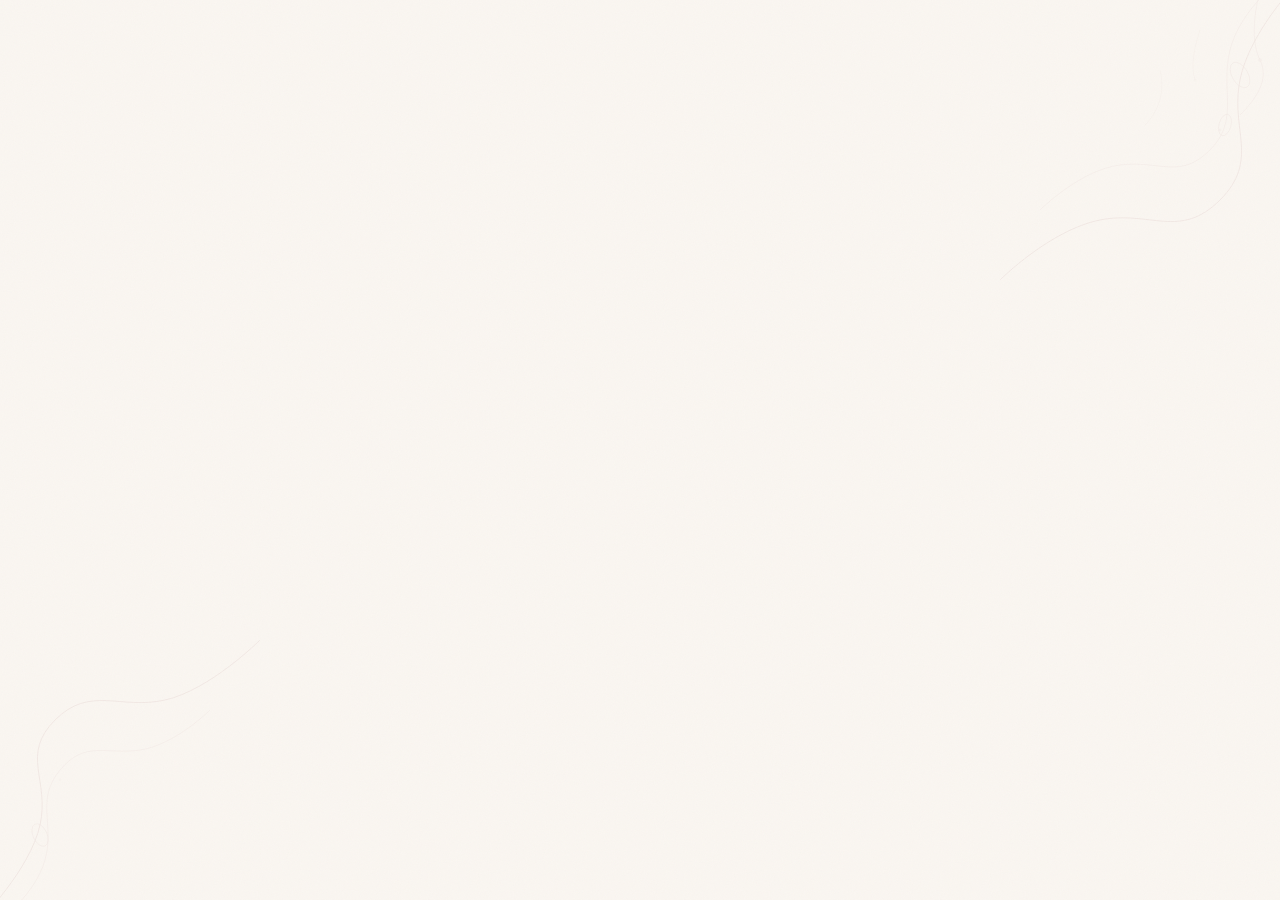
==== index.html @ 4d5f2e0e "Initial commit - citation calendar" ====
<!DOCTYPE html>
<html lang="fr">
<head>
<meta charset="UTF-8" />
<meta name="viewport" content="width=device-width, initial-scale=1.0" />
<title>Pour toi, chaque matin.</title>
<link rel="preconnect" href="https://fonts.googleapis.com" />
<link rel="preconnect" href="https://fonts.gstatic.com" crossorigin />
<link href="https://fonts.googleapis.com/css2?family=Cormorant+Garamond:ital,wght@0,300;0,400;0,500;0,600;1,300;1,400;1,500&family=Lora:ital,wght@0,400;0,500;1,400&display=swap" rel="stylesheet" />
<style>
*, *::before, *::after { margin: 0; padding: 0; box-sizing: border-box; }

:root {
  --ivory: #FAF6F1;
  --cream: #F5EDE4;
  --bordeaux: #7A2332;
  --bordeaux-light: #9B3A4A;
  --rose: #D4A0A0;
  --rose-light: #E8C4C4;
  --rose-pale: #F0D6D6;
  --ink: #1A1A1A;
  --ink-light: #4A4A4A;
  --ink-faded: #8A8A8A;
  --gold: #C9A96E;
  --gold-light: #D4BC8E;
}

html {
  font-size: 16px;
  scroll-behavior: smooth;
}

body {
  font-family: 'Lora', Georgia, serif;
  background-color: var(--ivory);
  color: var(--ink);
  min-height: 100vh;
  position: relative;
  overflow-x: hidden;
}

/* Grain texture overlay */
body::before {
  content: '';
  position: fixed;
  top: 0; left: 0; right: 0; bottom: 0;
  pointer-events: none;
  z-index: 9999;
  opacity: 0.03;
  background-image: url("data:image/svg+xml,%3Csvg viewBox='0 0 256 256' xmlns='http://www.w3.org/2000/svg'%3E%3Cfilter id='noise'%3E%3CfeTurbulence type='fractalNoise' baseFrequency='0.9' numOctaves='4' stitchTiles='stitch'/%3E%3C/filter%3E%3Crect width='100%25' height='100%25' filter='url(%23noise)'/%3E%3C/svg%3E");
  background-size: 256px 256px;
}

/* Subtle botanical corner decorations */
.botanical-corner {
  position: fixed;
  pointer-events: none;
  z-index: 1;
  opacity: 0.06;
}
.botanical-corner--top-right {
  top: -20px; right: -20px;
  width: 300px; height: 300px;
}
.botanical-corner--bottom-left {
  bottom: -20px; left: -20px;
  width: 280px; height: 280px;
  transform: rotate(180deg);
}

/* Header */
.header {
  text-align: center;
  padding: 3rem 1.5rem 1rem;
  position: relative;
}
.header__title {
  font-family: 'Cormorant Garamond', Georgia, serif;
  font-weight: 300;
  font-size: 1rem;
  letter-spacing: 0.25em;
  text-transform: uppercase;
  color: var(--bordeaux);
  margin-bottom: 0.5rem;
}
.header__subtitle {
  font-family: 'Cormorant Garamond', Georgia, serif;
  font-weight: 300;
  font-style: italic;
  font-size: 1.4rem;
  color: var(--ink-light);
  letter-spacing: 0.02em;
}
.header__line {
  width: 60px;
  height: 1px;
  background: var(--rose);
  margin: 1.2rem auto 0;
}

/* Countdown */
.countdown {
  text-align: center;
  padding: 0.8rem 1.5rem 0;
  font-family: 'Cormorant Garamond', Georgia, serif;
  font-size: 0.95rem;
  color: var(--ink-faded);
  font-style: italic;
  letter-spacing: 0.03em;
}
.countdown__number {
  color: var(--bordeaux);
  font-weight: 500;
  font-style: normal;
}

/* Today's citation - hero */
.hero {
  padding: 3rem 1.5rem 2.5rem;
  max-width: 680px;
  margin: 0 auto;
  text-align: center;
  min-height: 50vh;
  display: flex;
  flex-direction: column;
  justify-content: center;
  align-items: center;
}
.hero__date {
  font-family: 'Cormorant Garamond', Georgia, serif;
  font-size: 0.85rem;
  letter-spacing: 0.2em;
  text-transform: uppercase;
  color: var(--rose);
  margin-bottom: 2rem;
  font-weight: 500;
}
.hero__quote {
  font-family: 'Cormorant Garamond', Georgia, serif;
  font-size: clamp(1.6rem, 5vw, 2.4rem);
  font-weight: 300;
  line-height: 1.6;
  color: var(--ink);
  position: relative;
  padding: 0 1rem;
}
.hero__quote::before {
  content: '\201C';
  font-family: 'Cormorant Garamond', Georgia, serif;
  font-size: 5rem;
  color: var(--rose-light);
  position: absolute;
  top: -2.5rem;
  left: -0.5rem;
  line-height: 1;
  opacity: 0.5;
}
.hero__ornament {
  margin-top: 2rem;
  display: flex;
  align-items: center;
  gap: 0.8rem;
  justify-content: center;
}
.hero__ornament-line {
  width: 40px;
  height: 1px;
  background: var(--rose);
}
.hero__ornament-dot {
  width: 5px;
  height: 5px;
  border-radius: 50%;
  background: var(--bordeaux);
  opacity: 0.4;
}

/* Fade-in animation */
.fade-in {
  animation: fadeInUp 1.2s ease-out forwards;
  opacity: 0;
}
@keyframes fadeInUp {
  from { opacity: 0; transform: translateY(20px); }
  to { opacity: 1; transform: translateY(0); }
}
.fade-in-delay-1 { animation-delay: 0.2s; }
.fade-in-delay-2 { animation-delay: 0.5s; }
.fade-in-delay-3 { animation-delay: 0.8s; }

/* Section title */
.section-title {
  text-align: center;
  font-family: 'Cormorant Garamond', Georgia, serif;
  font-size: 0.8rem;
  letter-spacing: 0.25em;
  text-transform: uppercase;
  color: var(--ink-faded);
  padding: 0 1.5rem;
  margin-bottom: 1.5rem;
  position: relative;
}
.section-title::before,
.section-title::after {
  content: '';
  display: inline-block;
  width: 30px;
  height: 1px;
  background: var(--rose-light);
  vertical-align: middle;
  margin: 0 0.8rem;
}

/* Past citations */
.past-section {
  max-width: 600px;
  margin: 0 auto;
  padding: 0 1.5rem 2rem;
}
.past-card {
  border-top: 1px solid var(--rose-pale);
  padding: 1.5rem 0;
  opacity: 0;
  animation: fadeIn 0.6s ease-out forwards;
}
.past-card:last-child {
  border-bottom: 1px solid var(--rose-pale);
}
@keyframes fadeIn {
  to { opacity: 0.72; }
}
.past-card__date {
  font-family: 'Cormorant Garamond', Georgia, serif;
  font-size: 0.75rem;
  letter-spacing: 0.15em;
  text-transform: uppercase;
  color: var(--rose);
  margin-bottom: 0.6rem;
  font-weight: 500;
}
.past-card__quote {
  font-family: 'Cormorant Garamond', Georgia, serif;
  font-size: 1.15rem;
  font-weight: 300;
  line-height: 1.55;
  color: var(--ink-light);
  font-style: italic;
}

/* Future / locked citations */
.future-section {
  max-width: 600px;
  margin: 0 auto;
  padding: 0 1.5rem 4rem;
}
.future-grid {
  display: grid;
  grid-template-columns: repeat(auto-fill, minmax(130px, 1fr));
  gap: 0.8rem;
}
.future-card {
  background: var(--cream);
  border: 1px solid var(--rose-pale);
  border-radius: 4px;
  padding: 1.2rem 0.8rem;
  text-align: center;
  position: relative;
  overflow: hidden;
  transition: transform 0.2s ease;
}
.future-card:hover {
  transform: translateY(-2px);
}
.future-card__date {
  font-family: 'Cormorant Garamond', Georgia, serif;
  font-size: 0.75rem;
  letter-spacing: 0.12em;
  text-transform: uppercase;
  color: var(--ink-faded);
  margin-bottom: 0.5rem;
}
.future-card__icon {
  font-size: 1.3rem;
  opacity: 0.35;
  color: var(--bordeaux);
}
.future-card__label {
  font-family: 'Cormorant Garamond', Georgia, serif;
  font-size: 0.7rem;
  color: var(--rose);
  font-style: italic;
  margin-top: 0.4rem;
}
/* Sealed envelope effect */
.future-card::after {
  content: '';
  position: absolute;
  top: 0; left: 0;
  width: 100%;
  height: 3px;
  background: linear-gradient(90deg, transparent, var(--rose-light), transparent);
}

/* Pre-start state */
.pre-start {
  text-align: center;
  padding: 4rem 1.5rem;
  max-width: 580px;
  margin: 0 auto;
}
.pre-start__message {
  font-family: 'Cormorant Garamond', Georgia, serif;
  font-size: 1.4rem;
  font-weight: 300;
  line-height: 1.7;
  color: var(--ink-light);
  font-style: italic;
}

/* Footer */
.footer {
  text-align: center;
  padding: 2rem 1.5rem 3rem;
  font-family: 'Cormorant Garamond', Georgia, serif;
  font-size: 0.75rem;
  color: var(--rose);
  letter-spacing: 0.1em;
  font-style: italic;
}

/* Responsive */
@media (max-width: 480px) {
  .header { padding: 2rem 1rem 0.8rem; }
  .hero { padding: 2rem 1rem 2rem; min-height: 40vh; }
  .hero__quote { font-size: 1.4rem; padding: 0 0.5rem; }
  .hero__quote::before { font-size: 3.5rem; top: -1.8rem; left: -0.3rem; }
  .future-grid { grid-template-columns: repeat(auto-fill, minmax(100px, 1fr)); gap: 0.6rem; }
  .section-title::before, .section-title::after { width: 20px; }
}

@media (min-width: 768px) {
  .header { padding: 4rem 2rem 1.5rem; }
  .hero { padding: 4rem 2rem 3rem; }
}
</style>
</head>
<body>

<!-- Botanical SVG corner decorations -->
<svg class="botanical-corner botanical-corner--top-right" viewBox="0 0 300 300" fill="none" xmlns="http://www.w3.org/2000/svg">
  <path d="M300 0C300 0 250 50 240 100C230 150 260 180 220 220C180 260 150 230 100 240C50 250 0 300 0 300" stroke="#7A2332" stroke-width="1" fill="none"/>
  <path d="M280 0C280 0 240 30 230 70C220 110 240 140 210 170C180 200 160 180 120 185C80 190 40 230 40 230" stroke="#7A2332" stroke-width="0.5" fill="none"/>
  <path d="M260 10C255 30 250 60 260 80C270 100 255 120 240 135" stroke="#7A2332" stroke-width="0.5" fill="none"/>
  <ellipse cx="240" cy="95" rx="8" ry="14" transform="rotate(-30 240 95)" stroke="#7A2332" stroke-width="0.5" fill="none"/>
  <ellipse cx="225" cy="145" rx="6" ry="11" transform="rotate(15 225 145)" stroke="#7A2332" stroke-width="0.5" fill="none"/>
  <path d="M200 50C195 65 190 85 195 100" stroke="#7A2332" stroke-width="0.3" fill="none"/>
  <path d="M160 90C165 110 160 130 145 145" stroke="#7A2332" stroke-width="0.3" fill="none"/>
  <circle cx="260" cy="80" r="2" fill="#7A2332" opacity="0.3"/>
  <circle cx="220" cy="150" r="1.5" fill="#7A2332" opacity="0.3"/>
  <circle cx="195" cy="100" r="1.5" fill="#7A2332" opacity="0.2"/>
</svg>

<svg class="botanical-corner botanical-corner--bottom-left" viewBox="0 0 280 280" fill="none" xmlns="http://www.w3.org/2000/svg">
  <path d="M280 0C280 0 230 50 220 95C210 140 240 165 205 200C170 235 140 210 95 220C50 230 0 280 0 280" stroke="#7A2332" stroke-width="1" fill="none"/>
  <path d="M260 0C260 0 225 25 215 60C205 95 225 120 200 150C175 180 155 165 120 170C85 175 50 210 50 210" stroke="#7A2332" stroke-width="0.5" fill="none"/>
  <ellipse cx="220" cy="85" rx="7" ry="12" transform="rotate(-25 220 85)" stroke="#7A2332" stroke-width="0.5" fill="none"/>
  <circle cx="200" cy="140" r="1.5" fill="#7A2332" opacity="0.2"/>
</svg>

<div id="root"></div>

<script crossorigin src="https://unpkg.com/react@18/umd/react.production.min.js"></script>
<script crossorigin src="https://unpkg.com/react-dom@18/umd/react-dom.production.min.js"></script>

<script>
const e = React.createElement;

const CITATIONS = {
  "2026-04-13": "Demain, ça commence vraiment. Ce soir, repose-toi comme quelqu'un qui sait exactement ce qu'elle vaut — et demain, montre-le.",
  "2026-04-14": "Tu portes déjà en toi tout ce qu'il faut. Aujourd'hui, rappelle-toi juste pourquoi tu as commencé.",
  "2026-04-15": "Chaque page tournée ce soir, c'est un patient que tu sauveras demain. Continue, même quand les mots se brouillent.",
  "2026-04-16": "T'as pas sacrifié tes soirées, tes week-ends et ta santé mentale pour t'arrêter maintenant. Pas toi. Pas aujourd'hui.",
  "2026-04-17": "Il y a quelque chose de magnifique chez quelqu'un qui refuse d'abandonner. Tu es exactement cette personne.",
  "2026-04-18": "Le doute, c'est juste ton cerveau qui te dit qu'il travaille. Laisse-le bosser, et toi, continue d'avancer.",
  "2026-04-19": "Un jour, une petite fille dans un couloir d'hôpital te regardera avec des yeux immenses et dira « merci, docteure ». Tout part de cette table de travail.",
  "2026-04-20": "Aujourd'hui, tu as le droit d'être fatiguée. Tu n'as pas le droit de lâcher. Ce n'est pas la même chose.",
  "2026-04-21": "Tes fiches ne te jugeront pas. Tes profs ne te jugeront pas. Et moi non plus. Mais toi tu te jugeras si tu n'y vas pas à fond.",
  "2026-04-22": "La médecine, c'est une histoire d'amour difficile. Tu en es au chapitre le plus dur. Mais les plus beaux chapitres arrivent.",
  "2026-04-23": "Ferme les réseaux. Ouvre tes cours. Dans trois heures, tu seras fière de toi. Dans trois semaines, tu seras libre.",
  "2026-04-24": "Tu n'es pas en train de « réviser pour un examen ». Tu es en train de devenir quelqu'un qui sauve des vies. Agis en conséquence.",
  "2026-04-25": "Même les plus grands médecins ont eu cette nuit-là où tout semblait impossible. Ils ont juste tourné une page de plus.",
  "2026-04-26": "Je ne vais pas te dire que c'est facile. Je vais te dire que tu es plus forte que tout ce qui te fait peur en ce moment.",
  "2026-04-27": "Quelque part entre la fatigue et la détermination, il y a toi. Et tu es exactement là où tu dois être.",
  "2026-04-28": "Personne ne viendra faire le travail à ta place. Mais personne ne pourra non plus t'enlever ce que tu construis, nuit après nuit.",
  "2026-04-29": "Respire. Relis. Recommence. Les trois R de ceux qui réussissent quand les autres s'écroulent.",
  "2026-04-30": "T'es pas juste « en train de réviser ». T'es en train de prouver à tout le monde — et surtout à toi — que t'es faite pour ça.",
  "2026-05-01": "Aujourd'hui le monde se repose. Toi, tu prends de l'avance. Et c'est exactement cette différence qui fera tout.",
  "2026-05-02": "Cinq jours. Cent vingt heures. Chaque minute compte, mais toi aussi tu comptes. Mange. Bois. Puis replonge.",
  "2026-05-03": "La peur que tu ressens, c'est le signe que ça compte vraiment pour toi. Utilise-la comme carburant, pas comme frein.",
  "2026-05-04": "Tu es si proche que tu pourrais presque toucher la ligne d'arrivée. Ne marche pas. Cours.",
  "2026-05-05": "Dernière ligne droite. Tu n'as plus besoin de motivation — tu as besoin de discipline. Et ça, tu l'as déjà prouvé mille fois.",
  "2026-05-06": "Demain, tu entres dans cette salle et tu déposes sur la table tout ce que tu es. Et ce que tu es, c'est suffisant. C'est immense.",
  "2026-05-07": "C'est aujourd'hui. Tu sais tout ce qu'il faut savoir. Fais-toi confiance autant que moi je te fais confiance. Va tout donner."
};

const EXAM_DATE = new Date(2026, 4, 6); // May 6 - index 4

const MONTHS_FR = ['janvier','février','mars','avril','mai','juin','juillet','août','septembre','octobre','novembre','décembre'];

function formatDate(dateStr) {
  const d = new Date(dateStr + 'T00:00:00');
  return d.getDate() + ' ' + MONTHS_FR[d.getMonth()];
}

function formatDateLong(dateStr) {
  const d = new Date(dateStr + 'T00:00:00');
  const jours = ['Dimanche','Lundi','Mardi','Mercredi','Jeudi','Vendredi','Samedi'];
  return jours[d.getDay()] + ' ' + d.getDate() + ' ' + MONTHS_FR[d.getMonth()];
}

function getToday() {
  const now = new Date();
  const y = now.getFullYear();
  const m = String(now.getMonth() + 1).padStart(2, '0');
  const d = String(now.getDate()).padStart(2, '0');
  return y + '-' + m + '-' + d;
}

function getDaysUntilExam() {
  const now = new Date();
  now.setHours(0,0,0,0);
  const exam = new Date(EXAM_DATE);
  exam.setHours(0,0,0,0);
  const diff = Math.ceil((exam - now) / (1000 * 60 * 60 * 24));
  return diff;
}

function App() {
  const today = getToday();
  const allDates = Object.keys(CITATIONS).sort();
  const daysUntil = getDaysUntilExam();

  const todayCitation = CITATIONS[today];
  const pastDates = allDates.filter(function(d) { return d < today && CITATIONS[d]; }).reverse();
  const futureDates = allDates.filter(function(d) { return d > today; });

  // Countdown text
  var countdownText = null;
  if (daysUntil > 0) {
    countdownText = e('div', { className: 'countdown fade-in' },
      'J-', e('span', { className: 'countdown__number' }, daysUntil), ' avant le grand jour'
    );
  } else if (daysUntil === 0) {
    countdownText = e('div', { className: 'countdown fade-in' },
      e('span', { className: 'countdown__number' }, "C'est aujourd'hui.")
    );
  }

  // Header
  var header = e('header', { className: 'header' },
    e('h1', { className: 'header__title fade-in' }, 'Calendrier'),
    e('p', { className: 'header__subtitle fade-in fade-in-delay-1' }, 'Pour toi, chaque matin.'),
    e('div', { className: 'header__line fade-in fade-in-delay-2' })
  );

  // Hero - today's citation
  var hero = null;
  if (todayCitation) {
    hero = e('section', { className: 'hero' },
      e('div', { className: 'hero__date fade-in fade-in-delay-1' }, formatDateLong(today)),
      e('blockquote', { className: 'hero__quote fade-in fade-in-delay-2' }, todayCitation),
      e('div', { className: 'hero__ornament fade-in fade-in-delay-3' },
        e('span', { className: 'hero__ornament-line' }),
        e('span', { className: 'hero__ornament-dot' }),
        e('span', { className: 'hero__ornament-line' })
      )
    );
  } else if (today < allDates[0]) {
    hero = e('section', { className: 'pre-start' },
      e('p', { className: 'pre-start__message fade-in fade-in-delay-2' },
        'Les mots arrivent bientôt. Le 14 avril, ouvre cette page au réveil.'
      )
    );
  } else if (today > allDates[allDates.length - 1]) {
    hero = e('section', { className: 'pre-start' },
      e('p', { className: 'pre-start__message fade-in fade-in-delay-2' },
        'Tu l\u2019as fait. Chaque mot était pour toi, et tu les as tous mérités.'
      )
    );
  }

  // Past citations
  var pastSection = null;
  if (pastDates.length > 0) {
    pastSection = e('section', { className: 'past-section' },
      e('h2', { className: 'section-title' }, 'Jours passés'),
      pastDates.map(function(d, i) {
        return e('div', {
          className: 'past-card',
          key: d,
          style: { animationDelay: (i * 0.1) + 's' }
        },
          e('div', { className: 'past-card__date' }, formatDate(d)),
          e('p', { className: 'past-card__quote' }, '\u201C' + CITATIONS[d] + '\u201D')
        );
      })
    );
  }

  // Future locked cards
  var futureSection = null;
  if (futureDates.length > 0) {
    futureSection = e('section', { className: 'future-section' },
      e('h2', { className: 'section-title' }, '\u00C0 venir'),
      e('div', { className: 'future-grid' },
        futureDates.map(function(d) {
          return e('div', { className: 'future-card', key: d },
            e('div', { className: 'future-card__date' }, formatDate(d)),
            e('div', { className: 'future-card__icon' }, '\u2709'),
            e('div', { className: 'future-card__label' }, 'patience\u2026')
          );
        })
      )
    );
  }

  // Footer
  var footer = e('footer', { className: 'footer' }, '\u2014 avec tout ce que j\u2019ai \u2014');

  return e(React.Fragment, null,
    header,
    countdownText,
    hero,
    pastSection,
    futureSection,
    footer
  );
}

var root = ReactDOM.createRoot(document.getElementById('root'));
root.render(e(App));
</script>
</body>
</html>
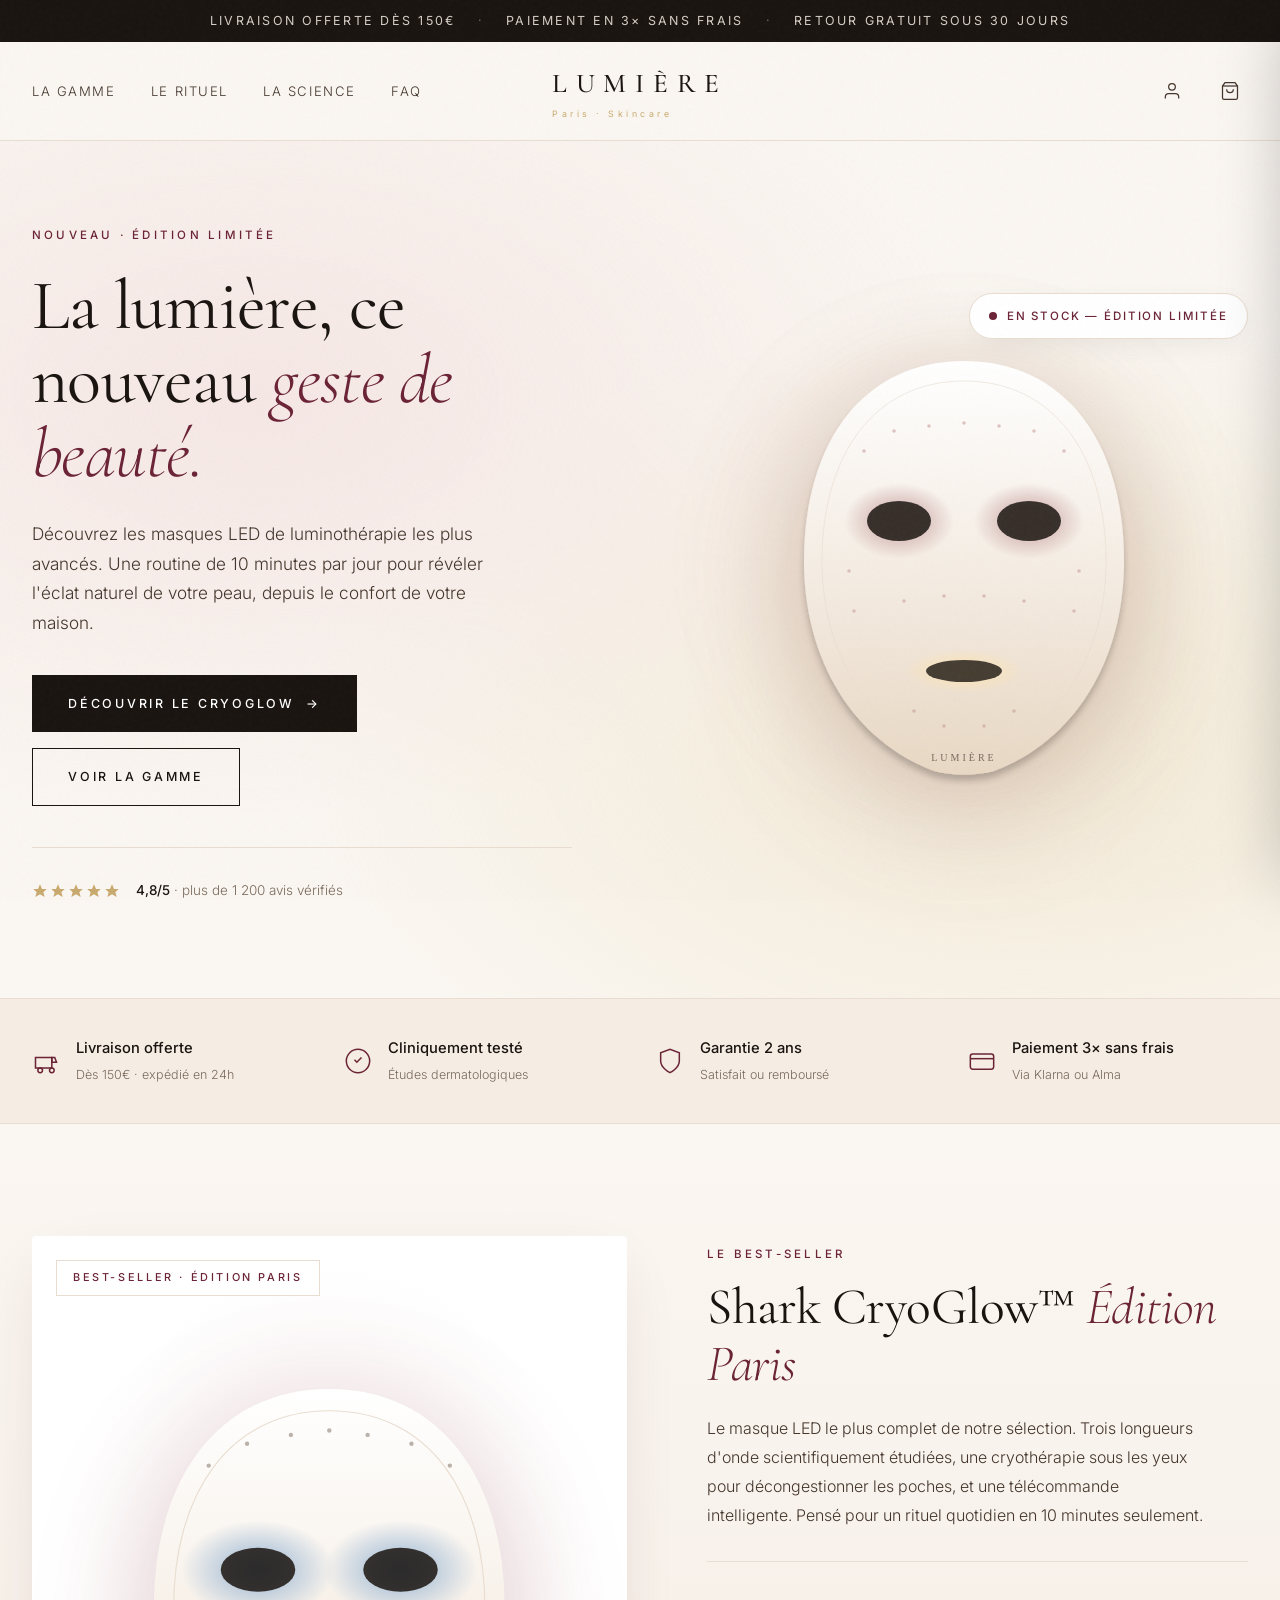
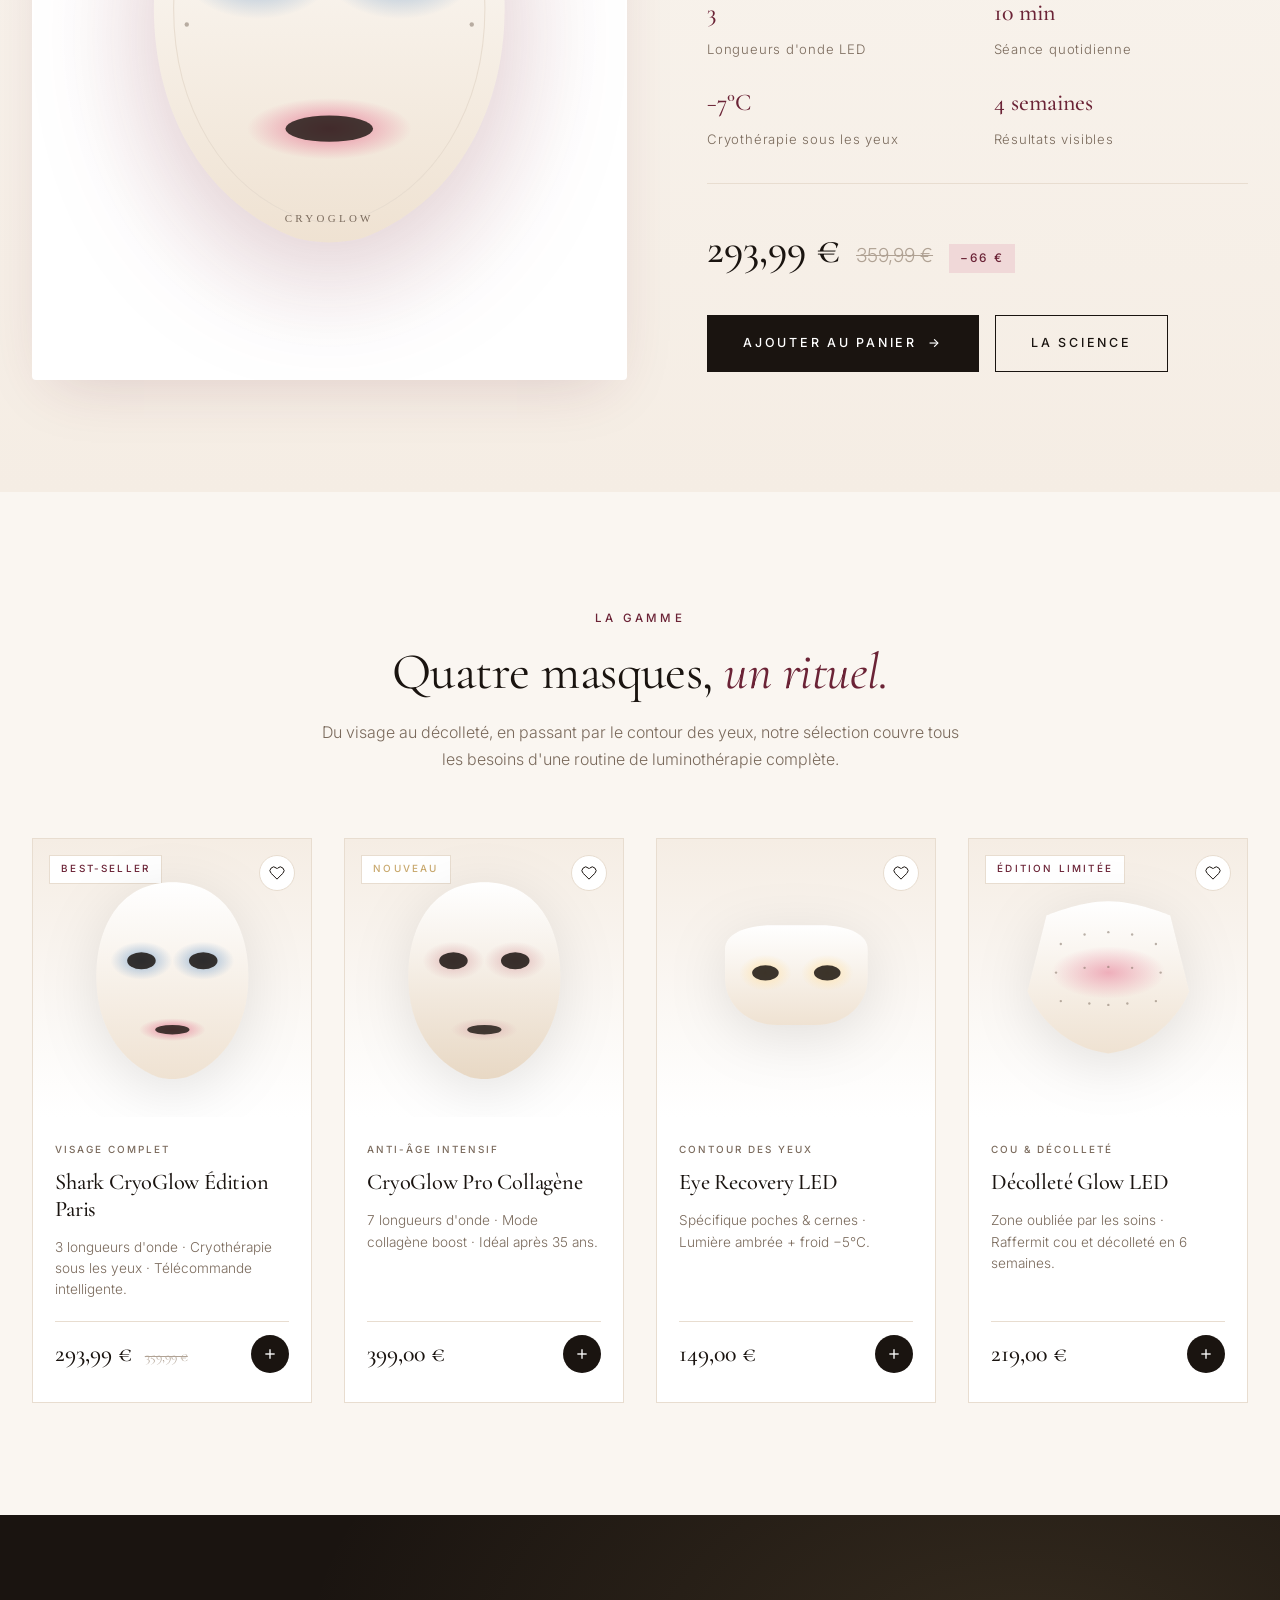
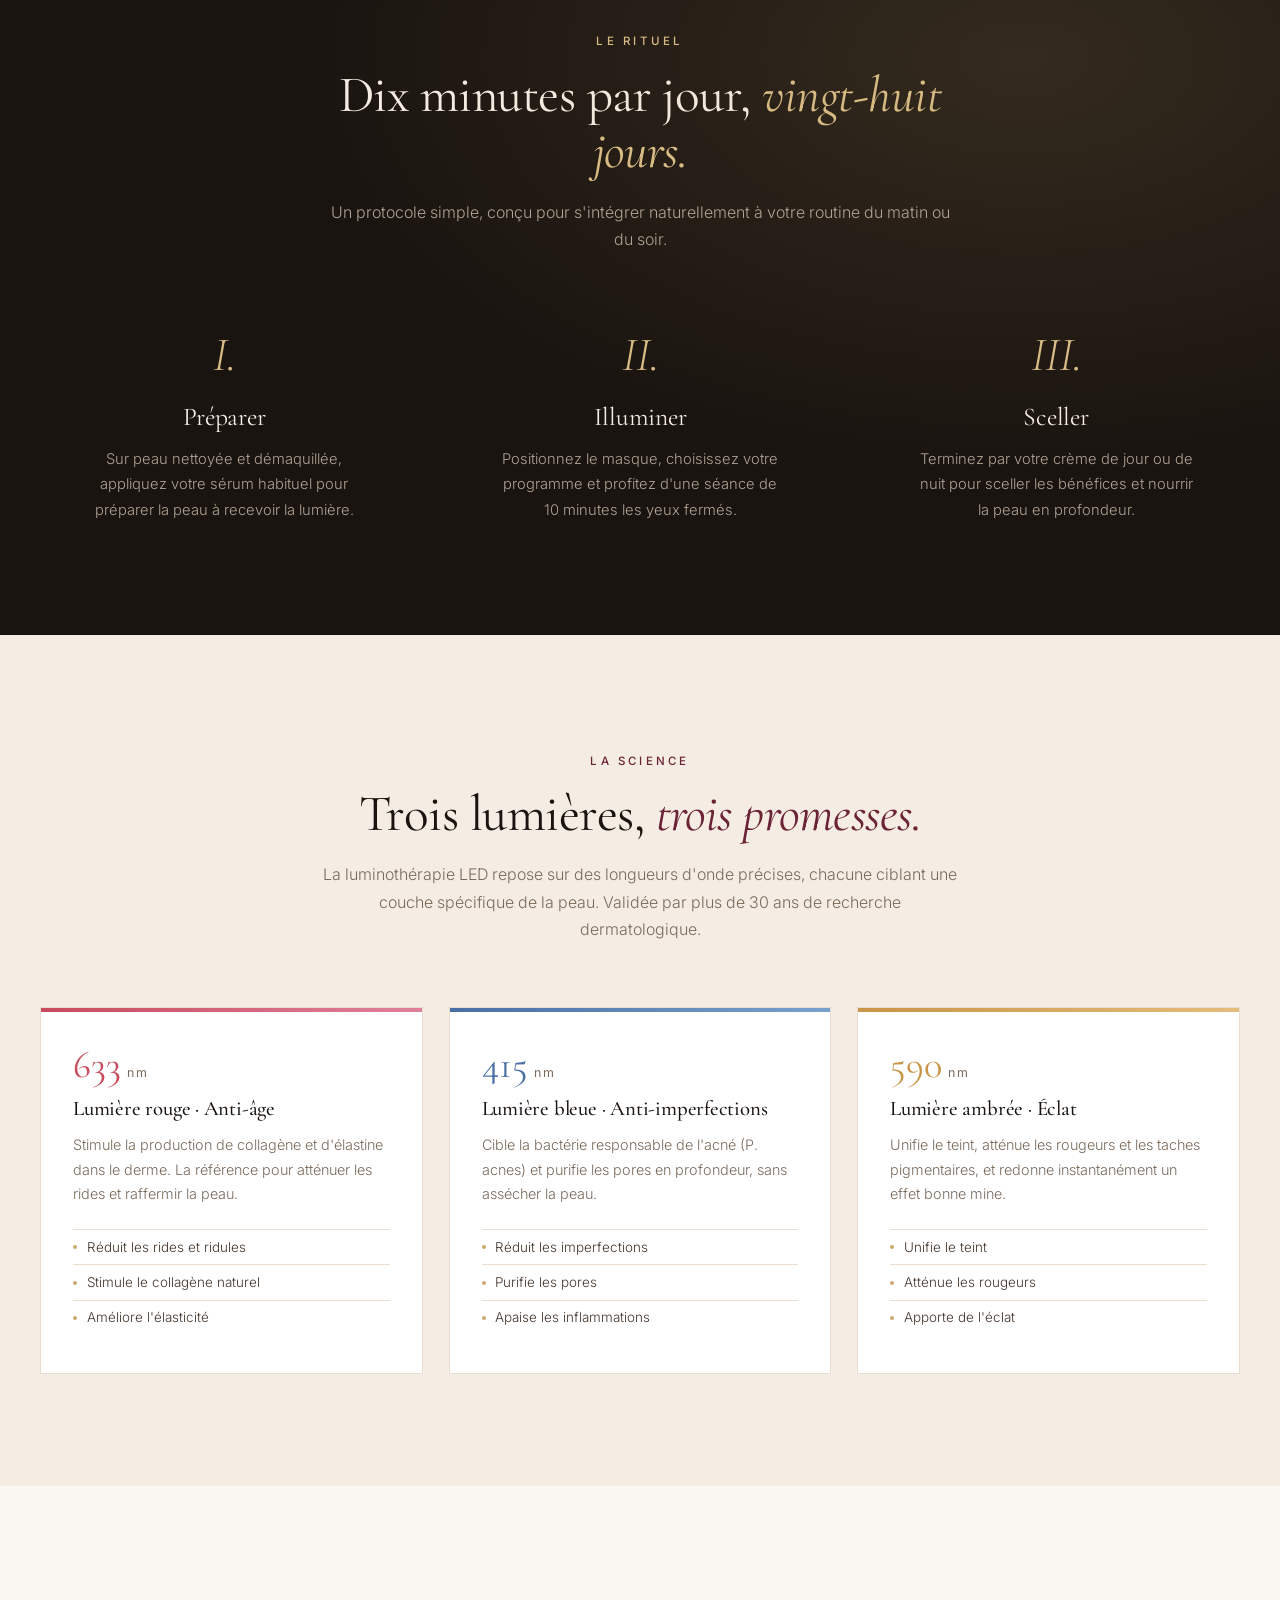
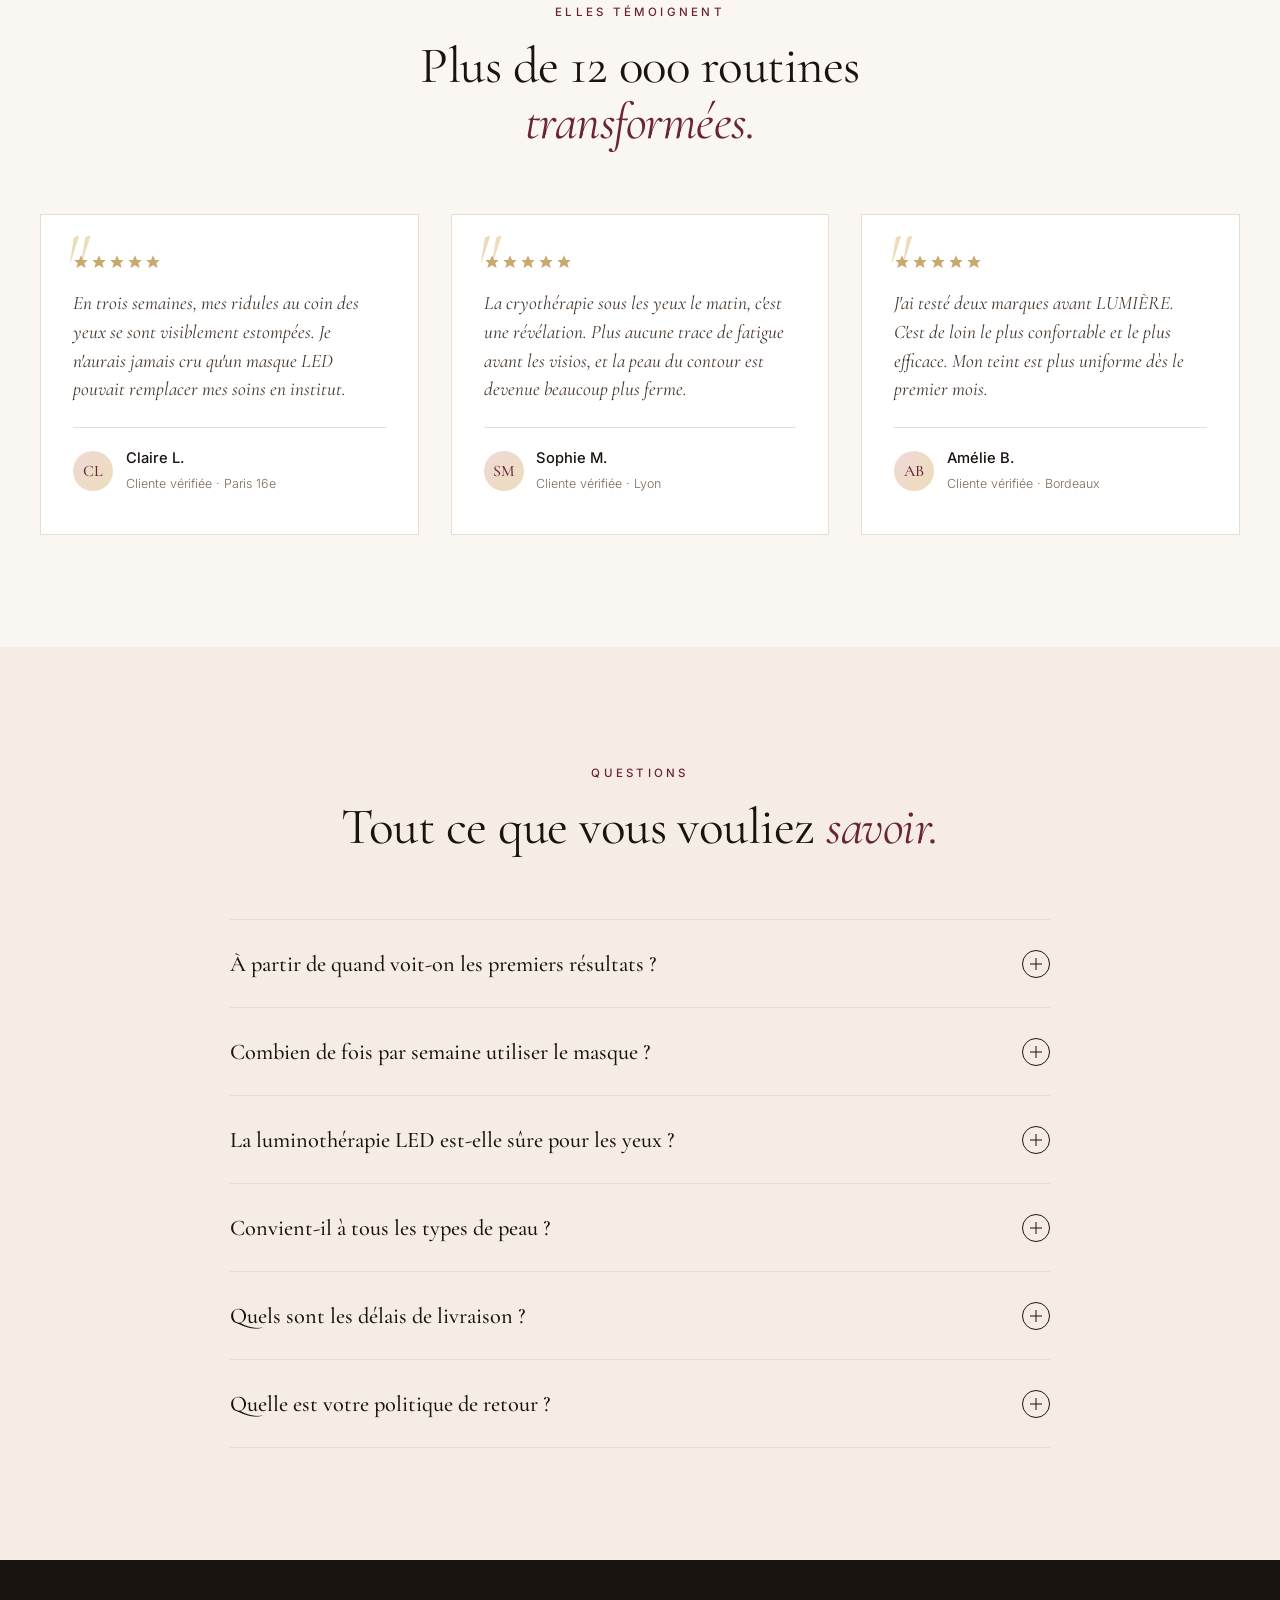
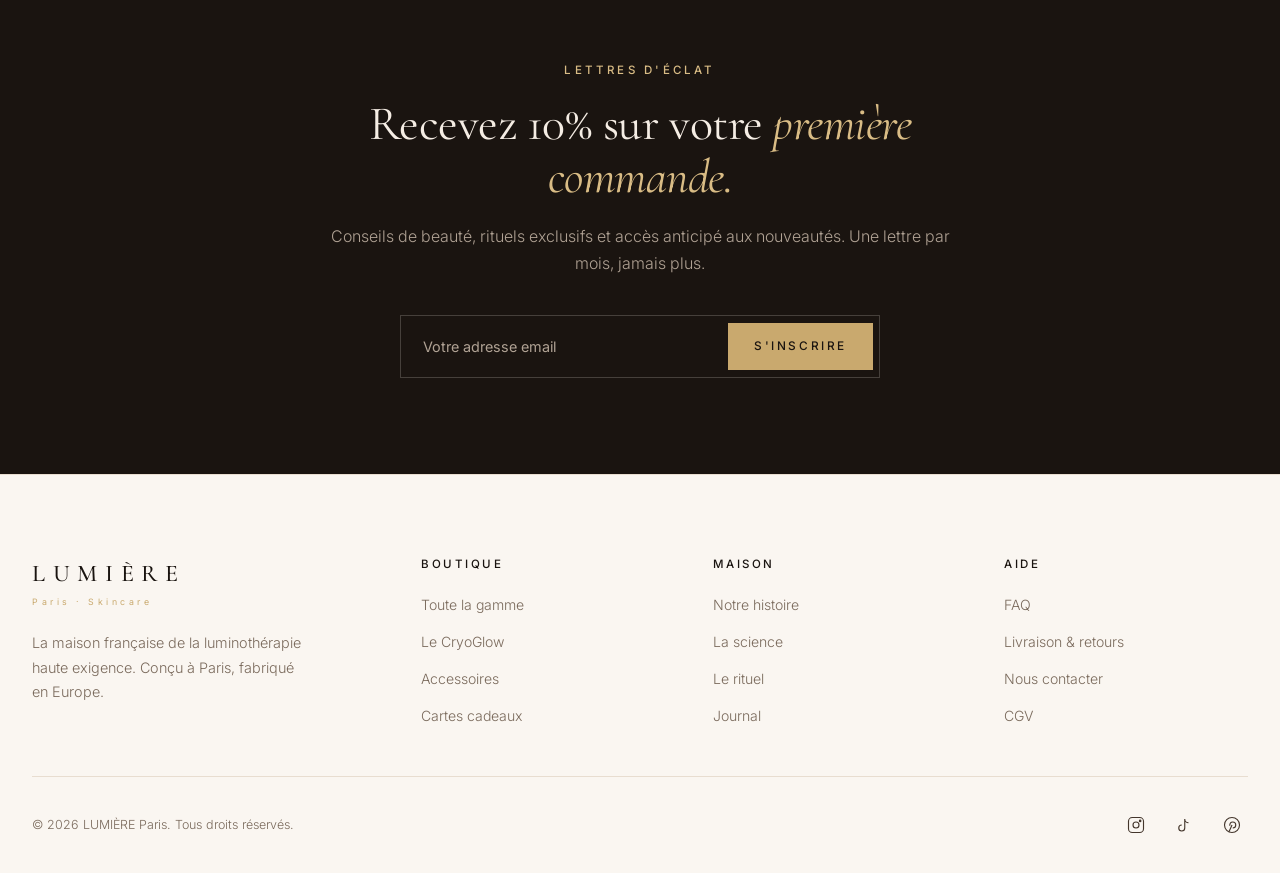
==== commit bfc31b89: "feat: boutique LUMIÈRE — landing premium masques LED CryoGlow Single-page e-commerce luxe/spa avec g" ====
--- a/index.html
+++ b/index.html
@@ -3,542 +3,2012 @@
 <head>
 <meta charset="UTF-8" />
 <meta name="viewport" content="width=device-width, initial-scale=1.0" />
-<title>Pour toi, chaque matin.</title>
+<title>LUMIÈRE — Masques LED de luminothérapie</title>
+<meta name="description" content="La lumière comme nouveau geste de beauté. Découvrez le Shark CryoGlow et notre sélection de masques LED de luminothérapie." />
 <link rel="preconnect" href="https://fonts.googleapis.com" />
 <link rel="preconnect" href="https://fonts.gstatic.com" crossorigin />
-<link href="https://fonts.googleapis.com/css2?family=Cormorant+Garamond:ital,wght@0,300;0,400;0,500;0,600;1,300;1,400;1,500&family=Lora:ital,wght@0,400;0,500;1,400&display=swap" rel="stylesheet" />
+<link href="https://fonts.googleapis.com/css2?family=Cormorant+Garamond:ital,wght@0,300;0,400;0,500;0,600;0,700;1,400&family=Inter:wght@300;400;500;600&display=swap" rel="stylesheet" />
 <style>
 *, *::before, *::after { margin: 0; padding: 0; box-sizing: border-box; }
 
 :root {
   --ivory: #FAF6F1;
   --cream: #F5EDE4;
-  --bordeaux: #7A2332;
-  --bordeaux-light: #9B3A4A;
-  --rose: #D4A0A0;
-  --rose-light: #E8C4C4;
-  --rose-pale: #F0D6D6;
-  --ink: #1A1A1A;
-  --ink-light: #4A4A4A;
-  --ink-faded: #8A8A8A;
+  --champagne: #E8D8C4;
+  --pearl: #FFFFFF;
+  --rose-pale: #F0D8D8;
+  --rose: #E0B6B6;
+  --rose-deep: #B97D7D;
+  --bordeaux: #6B2336;
   --gold: #C9A96E;
-  --gold-light: #D4BC8E;
-}
-
-html {
-  font-size: 16px;
-  scroll-behavior: smooth;
-}
+  --gold-light: #D9BC85;
+  --gold-pale: #EBDDB9;
+  --ink: #1A1410;
+  --ink-2: #44362C;
+  --ink-3: #7A6A5C;
+  --ink-faded: #B0A294;
+  --line: #E8DDD0;
+  --shadow-soft: 0 20px 60px -20px rgba(107, 35, 54, 0.18);
+  --shadow-card: 0 8px 32px -12px rgba(26, 20, 16, 0.12);
+}
+
+html { font-size: 16px; scroll-behavior: smooth; }
 
 body {
-  font-family: 'Lora', Georgia, serif;
-  background-color: var(--ivory);
+  font-family: 'Inter', system-ui, sans-serif;
+  font-weight: 300;
+  background: var(--ivory);
   color: var(--ink);
-  min-height: 100vh;
-  position: relative;
+  line-height: 1.6;
   overflow-x: hidden;
-}
-
-/* Grain texture overlay */
+  -webkit-font-smoothing: antialiased;
+}
+
 body::before {
   content: '';
   position: fixed;
-  top: 0; left: 0; right: 0; bottom: 0;
+  inset: 0;
   pointer-events: none;
   z-index: 9999;
-  opacity: 0.03;
-  background-image: url("data:image/svg+xml,%3Csvg viewBox='0 0 256 256' xmlns='http://www.w3.org/2000/svg'%3E%3Cfilter id='noise'%3E%3CfeTurbulence type='fractalNoise' baseFrequency='0.9' numOctaves='4' stitchTiles='stitch'/%3E%3C/filter%3E%3Crect width='100%25' height='100%25' filter='url(%23noise)'/%3E%3C/svg%3E");
-  background-size: 256px 256px;
-}
-
-/* Subtle botanical corner decorations */
-.botanical-corner {
-  position: fixed;
-  pointer-events: none;
-  z-index: 1;
-  opacity: 0.06;
-}
-.botanical-corner--top-right {
-  top: -20px; right: -20px;
-  width: 300px; height: 300px;
-}
-.botanical-corner--bottom-left {
-  bottom: -20px; left: -20px;
-  width: 280px; height: 280px;
-  transform: rotate(180deg);
-}
-
-/* Header */
-.header {
-  text-align: center;
-  padding: 3rem 1.5rem 1rem;
-  position: relative;
-}
-.header__title {
+  opacity: 0.025;
+  background-image: url("data:image/svg+xml,%3Csvg viewBox='0 0 256 256' xmlns='http://www.w3.org/2000/svg'%3E%3Cfilter id='n'%3E%3CfeTurbulence type='fractalNoise' baseFrequency='0.9' numOctaves='4' stitchTiles='stitch'/%3E%3C/filter%3E%3Crect width='100%25' height='100%25' filter='url(%23n)'/%3E%3C/svg%3E");
+}
+
+h1, h2, h3, h4, .display {
   font-family: 'Cormorant Garamond', Georgia, serif;
-  font-weight: 300;
-  font-size: 1rem;
-  letter-spacing: 0.25em;
+  font-weight: 400;
+  letter-spacing: -0.01em;
+  line-height: 1.1;
+  color: var(--ink);
+}
+
+.eyebrow {
+  font-family: 'Inter', sans-serif;
+  font-size: 0.72rem;
+  font-weight: 500;
+  letter-spacing: 0.28em;
   text-transform: uppercase;
   color: var(--bordeaux);
-  margin-bottom: 0.5rem;
-}
-.header__subtitle {
-  font-family: 'Cormorant Garamond', Georgia, serif;
+}
+
+a { color: inherit; text-decoration: none; }
+button { font: inherit; cursor: pointer; border: none; background: none; color: inherit; }
+img { max-width: 100%; display: block; }
+
+.announce {
+  background: var(--ink);
+  color: var(--cream);
+  text-align: center;
+  font-size: 0.78rem;
+  letter-spacing: 0.18em;
+  text-transform: uppercase;
+  padding: 0.7rem 1rem;
+  font-weight: 400;
+}
+.announce span { opacity: 0.85; }
+.announce .sep { margin: 0 1rem; opacity: 0.4; }
+
+.header {
+  position: sticky;
+  top: 0;
+  z-index: 100;
+  background: rgba(250, 246, 241, 0.85);
+  backdrop-filter: blur(20px);
+  -webkit-backdrop-filter: blur(20px);
+  border-bottom: 1px solid var(--line);
+}
+.header-inner {
+  max-width: 1400px;
+  margin: 0 auto;
+  padding: 1.2rem 2rem;
+  display: grid;
+  grid-template-columns: 1fr auto 1fr;
+  align-items: center;
+  gap: 2rem;
+}
+.nav { display: flex; gap: 2.2rem; align-items: center; }
+.nav a {
+  font-size: 0.82rem;
+  letter-spacing: 0.12em;
+  text-transform: uppercase;
+  color: var(--ink-2);
+  transition: color 0.2s;
+  position: relative;
+}
+.nav a:hover { color: var(--bordeaux); }
+.nav a::after {
+  content: '';
+  position: absolute;
+  bottom: -4px; left: 0;
+  width: 0; height: 1px;
+  background: var(--bordeaux);
+  transition: width 0.3s ease;
+}
+.nav a:hover::after { width: 100%; }
+
+.logo {
+  font-family: 'Cormorant Garamond', serif;
+  font-size: 1.7rem;
+  font-weight: 500;
+  letter-spacing: 0.32em;
+  color: var(--ink);
+  white-space: nowrap;
+}
+.logo small {
+  display: block;
+  font-family: 'Inter', sans-serif;
+  font-size: 0.55rem;
+  letter-spacing: 0.4em;
+  color: var(--gold);
+  margin-top: 0.1rem;
+  font-weight: 400;
+}
+
+.header-actions {
+  display: flex;
+  justify-content: flex-end;
+  gap: 1.4rem;
+  align-items: center;
+}
+.icon-btn {
+  width: 36px; height: 36px;
+  display: grid;
+  place-items: center;
+  color: var(--ink-2);
+  transition: color 0.2s;
+  position: relative;
+}
+.icon-btn:hover { color: var(--bordeaux); }
+.icon-btn svg { width: 20px; height: 20px; stroke-width: 1.5; }
+.cart-count {
+  position: absolute;
+  top: 2px; right: 2px;
+  background: var(--bordeaux);
+  color: var(--pearl);
+  font-size: 0.6rem;
+  font-weight: 500;
+  width: 16px; height: 16px;
+  border-radius: 50%;
+  display: grid;
+  place-items: center;
+  letter-spacing: 0;
+  font-family: 'Inter', sans-serif;
+}
+.cart-count.hidden { display: none; }
+
+.menu-toggle { display: none; }
+
+.hero {
+  position: relative;
+  padding: 5rem 2rem 6rem;
+  overflow: hidden;
+}
+.hero::before {
+  content: '';
+  position: absolute;
+  inset: 0;
+  background:
+    radial-gradient(ellipse at 20% 30%, var(--rose-pale) 0%, transparent 50%),
+    radial-gradient(ellipse at 80% 70%, var(--gold-pale) 0%, transparent 50%);
+  opacity: 0.5;
+  pointer-events: none;
+}
+.hero-inner {
+  max-width: 1400px;
+  margin: 0 auto;
+  display: grid;
+  grid-template-columns: 1fr 1fr;
+  gap: 5rem;
+  align-items: center;
+  position: relative;
+  z-index: 1;
+}
+.hero-text { max-width: 540px; }
+.hero h1 {
+  font-size: clamp(2.5rem, 5.5vw, 4.6rem);
+  line-height: 1.05;
+  margin: 1.4rem 0 1.8rem;
+  font-weight: 400;
+}
+.hero h1 em {
+  font-style: italic;
+  color: var(--bordeaux);
   font-weight: 300;
+}
+.hero p.lead {
+  font-size: 1.08rem;
+  color: var(--ink-2);
+  line-height: 1.7;
+  margin-bottom: 2.4rem;
+  font-weight: 300;
+  max-width: 460px;
+}
+.hero-cta {
+  display: flex;
+  gap: 1rem;
+  flex-wrap: wrap;
+  align-items: center;
+}
+
+.btn {
+  display: inline-flex;
+  align-items: center;
+  gap: 0.7rem;
+  padding: 1.1rem 2.2rem;
+  font-size: 0.78rem;
+  letter-spacing: 0.22em;
+  text-transform: uppercase;
+  font-weight: 500;
+  transition: all 0.3s ease;
+  cursor: pointer;
+  border: 1px solid transparent;
+  font-family: 'Inter', sans-serif;
+}
+.btn-primary {
+  background: var(--ink);
+  color: var(--pearl);
+}
+.btn-primary:hover {
+  background: var(--bordeaux);
+  transform: translateY(-1px);
+  box-shadow: 0 12px 28px -10px rgba(107, 35, 54, 0.4);
+}
+.btn-ghost {
+  border-color: var(--ink);
+  color: var(--ink);
+}
+.btn-ghost:hover {
+  background: var(--ink);
+  color: var(--pearl);
+}
+.btn .arrow { transition: transform 0.3s; }
+.btn:hover .arrow { transform: translateX(4px); }
+
+.hero-visual {
+  position: relative;
+  height: 600px;
+  display: grid;
+  place-items: center;
+}
+.mask-stage {
+  position: relative;
+  width: 100%;
+  height: 100%;
+  display: grid;
+  place-items: center;
+}
+.mask-glow {
+  position: absolute;
+  width: 480px; height: 480px;
+  border-radius: 50%;
+  background: radial-gradient(circle, rgba(224, 182, 182, 0.45) 0%, rgba(201, 169, 110, 0.18) 40%, transparent 70%);
+  filter: blur(40px);
+  animation: pulse 6s ease-in-out infinite;
+}
+@keyframes pulse {
+  0%, 100% { transform: scale(1); opacity: 0.7; }
+  50% { transform: scale(1.08); opacity: 1; }
+}
+
+.led-mask {
+  position: relative;
+  width: 380px;
+  height: 460px;
+  z-index: 2;
+  filter: drop-shadow(0 30px 60px rgba(107, 35, 54, 0.2));
+}
+
+.hero-badge {
+  position: absolute;
+  top: 2rem; right: 0;
+  background: var(--pearl);
+  border: 1px solid var(--line);
+  padding: 0.8rem 1.2rem;
+  border-radius: 999px;
+  display: flex;
+  align-items: center;
+  gap: 0.6rem;
+  font-size: 0.72rem;
+  letter-spacing: 0.16em;
+  text-transform: uppercase;
+  color: var(--bordeaux);
+  font-weight: 500;
+  box-shadow: var(--shadow-card);
+  z-index: 3;
+}
+.hero-badge .dot {
+  width: 8px; height: 8px;
+  background: var(--bordeaux);
+  border-radius: 50%;
+  animation: blink 2s ease-in-out infinite;
+}
+@keyframes blink {
+  0%, 100% { opacity: 1; }
+  50% { opacity: 0.4; }
+}
+
+.hero-rating {
+  display: flex;
+  align-items: center;
+  gap: 1rem;
+  margin-top: 2.6rem;
+  padding-top: 2rem;
+  border-top: 1px solid var(--line);
+}
+.stars {
+  display: flex;
+  gap: 2px;
+  color: var(--gold);
+}
+.stars svg { width: 16px; height: 16px; }
+.hero-rating-text {
+  font-size: 0.84rem;
+  color: var(--ink-3);
+}
+.hero-rating-text strong { color: var(--ink); font-weight: 500; }
+
+.promise {
+  background: var(--cream);
+  padding: 2.4rem 2rem;
+  border-top: 1px solid var(--line);
+  border-bottom: 1px solid var(--line);
+}
+.promise-inner {
+  max-width: 1400px;
+  margin: 0 auto;
+  display: grid;
+  grid-template-columns: repeat(4, 1fr);
+  gap: 2rem;
+}
+.promise-item {
+  display: flex;
+  align-items: center;
+  gap: 1rem;
+  font-size: 0.86rem;
+  color: var(--ink-2);
+}
+.promise-item svg {
+  width: 28px; height: 28px;
+  color: var(--bordeaux);
+  stroke-width: 1.3;
+  flex-shrink: 0;
+}
+.promise-item strong {
+  display: block;
+  color: var(--ink);
+  font-weight: 500;
+  font-size: 0.92rem;
+  margin-bottom: 0.15rem;
+}
+.promise-item small {
+  font-size: 0.78rem;
+  color: var(--ink-3);
+}
+
+.section { padding: 7rem 2rem; }
+.section-narrow {
+  max-width: 1400px;
+  margin: 0 auto;
+}
+.section-head {
+  text-align: center;
+  max-width: 640px;
+  margin: 0 auto 4rem;
+}
+.section-head .eyebrow { margin-bottom: 1rem; display: inline-block; }
+.section-head h2 {
+  font-size: clamp(2rem, 4vw, 3.4rem);
+  margin-bottom: 1.2rem;
+}
+.section-head h2 em {
   font-style: italic;
-  font-size: 1.4rem;
-  color: var(--ink-light);
-  letter-spacing: 0.02em;
-}
-.header__line {
-  width: 60px;
-  height: 1px;
-  background: var(--rose);
-  margin: 1.2rem auto 0;
-}
-
-/* Countdown */
-.countdown {
-  text-align: center;
-  padding: 0.8rem 1.5rem 0;
-  font-family: 'Cormorant Garamond', Georgia, serif;
-  font-size: 0.95rem;
+  color: var(--bordeaux);
+}
+.section-head p {
+  color: var(--ink-3);
+  font-size: 1rem;
+  line-height: 1.7;
+}
+
+.featured {
+  background: linear-gradient(180deg, var(--ivory) 0%, var(--cream) 100%);
+  padding: 7rem 2rem;
+}
+.featured-inner {
+  max-width: 1400px;
+  margin: 0 auto;
+  display: grid;
+  grid-template-columns: 1.1fr 1fr;
+  gap: 5rem;
+  align-items: center;
+}
+.featured-visual {
+  position: relative;
+  aspect-ratio: 4 / 5;
+  background: var(--pearl);
+  border-radius: 4px;
+  display: grid;
+  place-items: center;
+  overflow: hidden;
+  box-shadow: var(--shadow-soft);
+}
+.featured-visual::before {
+  content: '';
+  position: absolute;
+  inset: 0;
+  background: radial-gradient(ellipse at center, var(--rose-pale) 0%, transparent 65%);
+  opacity: 0.6;
+}
+.featured-visual .led-mask {
+  width: 70%;
+  height: auto;
+  z-index: 2;
+}
+.featured-tag {
+  position: absolute;
+  top: 1.5rem; left: 1.5rem;
+  font-size: 0.68rem;
+  letter-spacing: 0.24em;
+  text-transform: uppercase;
+  color: var(--bordeaux);
+  font-weight: 500;
+  background: var(--pearl);
+  padding: 0.5rem 1rem;
+  border: 1px solid var(--line);
+  z-index: 3;
+}
+.featured-content .eyebrow { display: block; margin-bottom: 1rem; }
+.featured-content h2 {
+  font-size: clamp(2.2rem, 4vw, 3.6rem);
+  margin-bottom: 1.4rem;
+  line-height: 1.1;
+}
+.featured-content h2 em { font-style: italic; color: var(--bordeaux); font-weight: 300; }
+.featured-content .desc {
+  color: var(--ink-2);
+  line-height: 1.8;
+  font-size: 1rem;
+  margin-bottom: 2rem;
+  max-width: 500px;
+}
+.featured-specs {
+  display: grid;
+  grid-template-columns: 1fr 1fr;
+  gap: 1.4rem 2rem;
+  padding: 2rem 0;
+  margin: 2rem 0;
+  border-top: 1px solid var(--line);
+  border-bottom: 1px solid var(--line);
+}
+.spec strong {
+  display: block;
+  font-family: 'Cormorant Garamond', serif;
+  font-size: 1.5rem;
+  font-weight: 500;
+  color: var(--bordeaux);
+  margin-bottom: 0.2rem;
+}
+.spec span {
+  font-size: 0.82rem;
+  color: var(--ink-3);
+  letter-spacing: 0.06em;
+}
+.featured-price {
+  display: flex;
+  align-items: baseline;
+  gap: 1rem;
+  margin-bottom: 2rem;
+}
+.price-current {
+  font-family: 'Cormorant Garamond', serif;
+  font-size: 2.6rem;
+  font-weight: 500;
+  color: var(--ink);
+}
+.price-old {
+  font-size: 1.2rem;
   color: var(--ink-faded);
-  font-style: italic;
-  letter-spacing: 0.03em;
-}
-.countdown__number {
+  text-decoration: line-through;
+}
+.price-save {
+  font-size: 0.74rem;
+  font-weight: 500;
+  letter-spacing: 0.18em;
+  text-transform: uppercase;
   color: var(--bordeaux);
-  font-weight: 500;
-  font-style: normal;
-}
-
-/* Today's citation - hero */
-.hero {
-  padding: 3rem 1.5rem 2.5rem;
-  max-width: 680px;
+  background: var(--rose-pale);
+  padding: 0.3rem 0.7rem;
+}
+
+.gamme {
+  padding: 7rem 2rem;
+  background: var(--ivory);
+}
+.product-grid {
+  display: grid;
+  grid-template-columns: repeat(4, 1fr);
+  gap: 2rem;
+  max-width: 1400px;
   margin: 0 auto;
-  text-align: center;
-  min-height: 50vh;
+}
+.product-card {
+  background: var(--pearl);
+  border: 1px solid var(--line);
+  transition: all 0.4s ease;
+  position: relative;
   display: flex;
   flex-direction: column;
-  justify-content: center;
+}
+.product-card:hover {
+  transform: translateY(-6px);
+  box-shadow: var(--shadow-soft);
+  border-color: var(--gold-pale);
+}
+.product-img {
+  aspect-ratio: 1;
+  position: relative;
+  display: grid;
+  place-items: center;
+  background: linear-gradient(180deg, var(--cream) 0%, var(--pearl) 100%);
+  overflow: hidden;
+}
+.product-img .led-mask {
+  width: 65%;
+  height: auto;
+  filter: drop-shadow(0 12px 28px rgba(0,0,0,0.1));
+  transition: transform 0.5s ease;
+}
+.product-card:hover .product-img .led-mask { transform: scale(1.04); }
+
+.product-tag {
+  position: absolute;
+  top: 1rem; left: 1rem;
+  font-size: 0.62rem;
+  letter-spacing: 0.22em;
+  text-transform: uppercase;
+  color: var(--bordeaux);
+  background: var(--pearl);
+  padding: 0.35rem 0.7rem;
+  font-weight: 500;
+  border: 1px solid var(--line);
+  z-index: 2;
+}
+.product-tag.new { color: var(--gold); }
+.product-fav {
+  position: absolute;
+  top: 1rem; right: 1rem;
+  width: 36px; height: 36px;
+  border-radius: 50%;
+  background: var(--pearl);
+  display: grid;
+  place-items: center;
+  border: 1px solid var(--line);
+  z-index: 2;
+  transition: all 0.2s;
+}
+.product-fav:hover { color: var(--bordeaux); border-color: var(--bordeaux); }
+.product-fav svg { width: 16px; height: 16px; stroke-width: 1.5; }
+
+.product-info {
+  padding: 1.6rem 1.4rem 1.8rem;
+  display: flex;
+  flex-direction: column;
+  gap: 0.5rem;
+  flex: 1;
+}
+.product-info .eyebrow {
+  font-size: 0.62rem;
+  letter-spacing: 0.2em;
+  color: var(--ink-3);
+}
+.product-info h3 {
+  font-size: 1.4rem;
+  font-weight: 500;
+  margin: 0.2rem 0 0.4rem;
+  line-height: 1.2;
+}
+.product-info .product-desc {
+  font-size: 0.85rem;
+  color: var(--ink-3);
+  line-height: 1.55;
+  margin-bottom: 0.8rem;
+  flex: 1;
+}
+.product-footer {
+  display: flex;
+  justify-content: space-between;
   align-items: center;
-}
-.hero__date {
-  font-family: 'Cormorant Garamond', Georgia, serif;
+  margin-top: auto;
+  padding-top: 0.8rem;
+  border-top: 1px solid var(--line);
+}
+.product-price {
+  font-family: 'Cormorant Garamond', serif;
+  font-size: 1.5rem;
+  font-weight: 500;
+  color: var(--ink);
+}
+.product-price s {
   font-size: 0.85rem;
-  letter-spacing: 0.2em;
-  text-transform: uppercase;
-  color: var(--rose);
-  margin-bottom: 2rem;
-  font-weight: 500;
-}
-.hero__quote {
-  font-family: 'Cormorant Garamond', Georgia, serif;
-  font-size: clamp(1.6rem, 5vw, 2.4rem);
+  color: var(--ink-faded);
+  margin-left: 0.4rem;
   font-weight: 300;
-  line-height: 1.6;
-  color: var(--ink);
+}
+.add-btn {
+  width: 38px; height: 38px;
+  border-radius: 50%;
+  background: var(--ink);
+  color: var(--pearl);
+  display: grid;
+  place-items: center;
+  transition: all 0.2s;
+}
+.add-btn:hover {
+  background: var(--bordeaux);
+  transform: scale(1.08);
+}
+.add-btn svg { width: 16px; height: 16px; stroke-width: 2; }
+
+.rituel {
+  background: var(--ink);
+  color: var(--cream);
+  padding: 7rem 2rem;
   position: relative;
-  padding: 0 1rem;
-}
-.hero__quote::before {
-  content: '\201C';
-  font-family: 'Cormorant Garamond', Georgia, serif;
+  overflow: hidden;
+}
+.rituel::before {
+  content: '';
+  position: absolute;
+  inset: 0;
+  background: radial-gradient(ellipse at 80% 20%, rgba(201, 169, 110, 0.15) 0%, transparent 50%);
+  pointer-events: none;
+}
+.rituel .section-head h2 { color: var(--cream); }
+.rituel .section-head h2 em { color: var(--gold-light); }
+.rituel .section-head p { color: var(--ink-faded); }
+.rituel .eyebrow { color: var(--gold-light); }
+.steps {
+  max-width: 1200px;
+  margin: 0 auto;
+  display: grid;
+  grid-template-columns: repeat(3, 1fr);
+  gap: 3rem;
+  position: relative;
+  z-index: 1;
+}
+.step { text-align: center; }
+.step-num {
+  font-family: 'Cormorant Garamond', serif;
+  font-size: 3rem;
+  font-weight: 300;
+  color: var(--gold-light);
+  font-style: italic;
+  display: block;
+  margin-bottom: 0.6rem;
+}
+.step h3 {
+  color: var(--cream);
+  font-size: 1.6rem;
+  font-weight: 400;
+  margin-bottom: 1rem;
+}
+.step p {
+  color: var(--ink-faded);
+  font-size: 0.92rem;
+  line-height: 1.7;
+  max-width: 280px;
+  margin: 0 auto;
+}
+
+.science {
+  padding: 7rem 2rem;
+  background: var(--cream);
+}
+.wavelengths {
+  max-width: 1200px;
+  margin: 0 auto;
+  display: grid;
+  grid-template-columns: repeat(3, 1fr);
+  gap: 1.6rem;
+}
+.wave-card {
+  background: var(--pearl);
+  padding: 2.4rem 2rem;
+  border: 1px solid var(--line);
+  position: relative;
+  overflow: hidden;
+}
+.wave-card::before {
+  content: '';
+  position: absolute;
+  top: 0; left: 0; right: 0;
+  height: 4px;
+}
+.wave-card.red::before { background: linear-gradient(90deg, #C84B5C, #E0809B); }
+.wave-card.blue::before { background: linear-gradient(90deg, #4A6FA5, #7AA0CC); }
+.wave-card.amber::before { background: linear-gradient(90deg, #C99547, #E5BC7A); }
+.wave-nm {
+  font-family: 'Cormorant Garamond', serif;
+  font-size: 2.4rem;
+  font-weight: 400;
+  margin-bottom: 0.4rem;
+  line-height: 1;
+}
+.wave-card.red .wave-nm { color: #C84B5C; }
+.wave-card.blue .wave-nm { color: #4A6FA5; }
+.wave-card.amber .wave-nm { color: #C99547; }
+.wave-nm span {
+  font-family: 'Inter', sans-serif;
+  font-size: 0.78rem;
+  font-weight: 400;
+  letter-spacing: 0.14em;
+  color: var(--ink-3);
+  margin-left: 0.4rem;
+}
+.wave-card h4 {
+  font-size: 1.3rem;
+  font-weight: 500;
+  margin: 0.8rem 0 0.8rem;
+}
+.wave-card p {
+  color: var(--ink-3);
+  font-size: 0.9rem;
+  line-height: 1.7;
+  margin-bottom: 1.4rem;
+}
+.wave-card ul { list-style: none; }
+.wave-card li {
+  font-size: 0.84rem;
+  color: var(--ink-2);
+  padding: 0.4rem 0;
+  border-top: 1px solid var(--line);
+  display: flex;
+  align-items: center;
+  gap: 0.6rem;
+}
+.wave-card li::before {
+  content: '';
+  width: 4px; height: 4px;
+  background: var(--gold);
+  border-radius: 50%;
+  flex-shrink: 0;
+}
+
+.testimonials {
+  padding: 7rem 2rem;
+  background: var(--ivory);
+}
+.testimonial-grid {
+  max-width: 1200px;
+  margin: 0 auto;
+  display: grid;
+  grid-template-columns: repeat(3, 1fr);
+  gap: 2rem;
+}
+.testimonial {
+  background: var(--pearl);
+  padding: 2.4rem 2rem;
+  border: 1px solid var(--line);
+  position: relative;
+}
+.testimonial::before {
+  content: '"';
+  font-family: 'Cormorant Garamond', serif;
   font-size: 5rem;
-  color: var(--rose-light);
+  color: var(--gold-pale);
   position: absolute;
-  top: -2.5rem;
-  left: -0.5rem;
+  top: 0.4rem; left: 1.4rem;
   line-height: 1;
-  opacity: 0.5;
-}
-.hero__ornament {
-  margin-top: 2rem;
+  font-style: italic;
+}
+.testimonial .stars {
+  margin-bottom: 1.2rem;
+  position: relative;
+  z-index: 1;
+}
+.testimonial blockquote {
+  font-family: 'Cormorant Garamond', serif;
+  font-size: 1.2rem;
+  font-weight: 400;
+  font-style: italic;
+  color: var(--ink-2);
+  line-height: 1.5;
+  margin-bottom: 1.4rem;
+  position: relative;
+  z-index: 1;
+}
+.testimonial-author {
   display: flex;
   align-items: center;
   gap: 0.8rem;
-  justify-content: center;
-}
-.hero__ornament-line {
-  width: 40px;
-  height: 1px;
-  background: var(--rose);
-}
-.hero__ornament-dot {
-  width: 5px;
-  height: 5px;
+  padding-top: 1.2rem;
+  border-top: 1px solid var(--line);
+}
+.avatar {
+  width: 40px; height: 40px;
   border-radius: 50%;
-  background: var(--bordeaux);
-  opacity: 0.4;
-}
-
-/* Fade-in animation */
-.fade-in {
-  animation: fadeInUp 1.2s ease-out forwards;
+  background: linear-gradient(135deg, var(--rose-pale), var(--gold-pale));
+  display: grid;
+  place-items: center;
+  font-family: 'Cormorant Garamond', serif;
+  font-size: 1rem;
+  color: var(--bordeaux);
+  font-weight: 500;
+}
+.testimonial-author strong {
+  display: block;
+  font-size: 0.92rem;
+  font-weight: 500;
+  color: var(--ink);
+}
+.testimonial-author span {
+  font-size: 0.78rem;
+  color: var(--ink-3);
+}
+
+.faq {
+  padding: 7rem 2rem;
+  background: var(--cream);
+}
+.faq-list {
+  max-width: 820px;
+  margin: 0 auto;
+}
+.faq-item { border-bottom: 1px solid var(--line); }
+.faq-item:first-child { border-top: 1px solid var(--line); }
+.faq-question {
+  width: 100%;
+  text-align: left;
+  padding: 1.6rem 0;
+  display: flex;
+  justify-content: space-between;
+  align-items: center;
+  gap: 2rem;
+  font-family: 'Cormorant Garamond', serif;
+  font-size: 1.4rem;
+  font-weight: 500;
+  color: var(--ink);
+  transition: color 0.2s;
+}
+.faq-question:hover { color: var(--bordeaux); }
+.faq-question .plus {
+  width: 28px; height: 28px;
+  flex-shrink: 0;
+  position: relative;
+  border: 1px solid var(--ink);
+  border-radius: 50%;
+  transition: all 0.3s;
+}
+.faq-question .plus::before,
+.faq-question .plus::after {
+  content: '';
+  position: absolute;
+  background: var(--ink);
+  top: 50%; left: 50%;
+  transform: translate(-50%, -50%);
+  transition: transform 0.3s;
+}
+.faq-question .plus::before { width: 12px; height: 1px; }
+.faq-question .plus::after { width: 1px; height: 12px; }
+.faq-item.open .faq-question .plus { background: var(--ink); }
+.faq-item.open .faq-question .plus::before,
+.faq-item.open .faq-question .plus::after { background: var(--pearl); }
+.faq-item.open .faq-question .plus::after { transform: translate(-50%, -50%) rotate(90deg); }
+.faq-answer {
+  max-height: 0;
+  overflow: hidden;
+  transition: max-height 0.4s ease, padding 0.3s;
+  color: var(--ink-2);
+  font-size: 0.96rem;
+  line-height: 1.75;
+}
+.faq-item.open .faq-answer {
+  max-height: 400px;
+  padding-bottom: 1.6rem;
+}
+
+.newsletter {
+  background: var(--ink);
+  color: var(--cream);
+  padding: 6rem 2rem;
+  text-align: center;
+}
+.newsletter-inner { max-width: 640px; margin: 0 auto; }
+.newsletter .eyebrow { color: var(--gold-light); }
+.newsletter h2 {
+  color: var(--cream);
+  font-size: clamp(2rem, 4vw, 3rem);
+  margin: 1rem 0 1.2rem;
+}
+.newsletter h2 em { color: var(--gold-light); font-style: italic; }
+.newsletter p {
+  color: var(--ink-faded);
+  margin-bottom: 2.4rem;
+  line-height: 1.7;
+}
+.newsletter-form {
+  display: flex;
+  gap: 0.4rem;
+  max-width: 480px;
+  margin: 0 auto;
+  border: 1px solid rgba(245, 237, 228, 0.2);
+  padding: 0.4rem;
+}
+.newsletter-form input {
+  flex: 1;
+  background: transparent;
+  border: none;
+  color: var(--cream);
+  padding: 0.9rem 1rem;
+  font-family: 'Inter', sans-serif;
+  font-size: 0.9rem;
+  outline: none;
+}
+.newsletter-form input::placeholder { color: var(--ink-faded); }
+.newsletter-form button {
+  background: var(--gold);
+  color: var(--ink);
+  padding: 0.9rem 1.6rem;
+  font-size: 0.74rem;
+  letter-spacing: 0.22em;
+  text-transform: uppercase;
+  font-weight: 500;
+  transition: background 0.2s;
+}
+.newsletter-form button:hover { background: var(--gold-light); }
+
+.footer {
+  background: var(--ivory);
+  padding: 5rem 2rem 2rem;
+  border-top: 1px solid var(--line);
+}
+.footer-inner {
+  max-width: 1400px;
+  margin: 0 auto;
+  display: grid;
+  grid-template-columns: 1.4fr repeat(3, 1fr);
+  gap: 3rem;
+  padding-bottom: 3rem;
+  border-bottom: 1px solid var(--line);
+}
+.footer-brand .logo { font-size: 1.5rem; }
+.footer-brand p {
+  margin-top: 1.4rem;
+  color: var(--ink-3);
+  font-size: 0.9rem;
+  line-height: 1.7;
+  max-width: 280px;
+}
+.footer-col h5 {
+  font-family: 'Inter', sans-serif;
+  font-size: 0.72rem;
+  letter-spacing: 0.22em;
+  text-transform: uppercase;
+  color: var(--ink);
+  font-weight: 500;
+  margin-bottom: 1.2rem;
+}
+.footer-col ul {
+  list-style: none;
+  display: flex;
+  flex-direction: column;
+  gap: 0.7rem;
+}
+.footer-col a {
+  font-size: 0.88rem;
+  color: var(--ink-3);
+  transition: color 0.2s;
+}
+.footer-col a:hover { color: var(--bordeaux); }
+.footer-bottom {
+  max-width: 1400px;
+  margin: 0 auto;
+  padding-top: 2rem;
+  display: flex;
+  justify-content: space-between;
+  align-items: center;
+  gap: 1rem;
+  font-size: 0.78rem;
+  color: var(--ink-3);
+}
+.socials { display: flex; gap: 1rem; }
+.socials a {
+  width: 32px; height: 32px;
+  display: grid;
+  place-items: center;
+  color: var(--ink-2);
+  transition: color 0.2s;
+}
+.socials a:hover { color: var(--bordeaux); }
+.socials svg { width: 18px; height: 18px; stroke-width: 1.5; }
+
+.drawer-overlay {
+  position: fixed;
+  inset: 0;
+  background: rgba(26, 20, 16, 0.4);
+  backdrop-filter: blur(4px);
   opacity: 0;
-}
-@keyframes fadeInUp {
-  from { opacity: 0; transform: translateY(20px); }
-  to { opacity: 1; transform: translateY(0); }
-}
-.fade-in-delay-1 { animation-delay: 0.2s; }
-.fade-in-delay-2 { animation-delay: 0.5s; }
-.fade-in-delay-3 { animation-delay: 0.8s; }
-
-/* Section title */
-.section-title {
+  pointer-events: none;
+  transition: opacity 0.3s;
+  z-index: 200;
+}
+.drawer-overlay.open {
+  opacity: 1;
+  pointer-events: auto;
+}
+.cart-drawer {
+  position: fixed;
+  top: 0; right: 0;
+  bottom: 0;
+  width: 420px;
+  max-width: 100%;
+  background: var(--ivory);
+  z-index: 201;
+  transform: translateX(100%);
+  transition: transform 0.4s ease;
+  display: flex;
+  flex-direction: column;
+  box-shadow: -20px 0 60px -20px rgba(0,0,0,0.2);
+}
+.cart-drawer.open { transform: translateX(0); }
+.cart-header {
+  padding: 1.8rem 2rem;
+  display: flex;
+  justify-content: space-between;
+  align-items: center;
+  border-bottom: 1px solid var(--line);
+}
+.cart-header h3 {
+  font-size: 1.4rem;
+  font-weight: 500;
+}
+.cart-close {
+  width: 32px; height: 32px;
+  display: grid;
+  place-items: center;
+}
+.cart-close svg { width: 18px; height: 18px; stroke-width: 1.5; }
+.cart-items {
+  flex: 1;
+  overflow-y: auto;
+  padding: 1.4rem 2rem;
+}
+.cart-empty {
   text-align: center;
-  font-family: 'Cormorant Garamond', Georgia, serif;
-  font-size: 0.8rem;
-  letter-spacing: 0.25em;
-  text-transform: uppercase;
-  color: var(--ink-faded);
-  padding: 0 1.5rem;
-  margin-bottom: 1.5rem;
-  position: relative;
-}
-.section-title::before,
-.section-title::after {
-  content: '';
-  display: inline-block;
-  width: 30px;
-  height: 1px;
-  background: var(--rose-light);
-  vertical-align: middle;
-  margin: 0 0.8rem;
-}
-
-/* Past citations */
-.past-section {
-  max-width: 600px;
-  margin: 0 auto;
-  padding: 0 1.5rem 2rem;
-}
-.past-card {
-  border-top: 1px solid var(--rose-pale);
-  padding: 1.5rem 0;
-  opacity: 0;
-  animation: fadeIn 0.6s ease-out forwards;
-}
-.past-card:last-child {
-  border-bottom: 1px solid var(--rose-pale);
-}
-@keyframes fadeIn {
-  to { opacity: 0.72; }
-}
-.past-card__date {
-  font-family: 'Cormorant Garamond', Georgia, serif;
-  font-size: 0.75rem;
-  letter-spacing: 0.15em;
-  text-transform: uppercase;
-  color: var(--rose);
-  margin-bottom: 0.6rem;
-  font-weight: 500;
-}
-.past-card__quote {
-  font-family: 'Cormorant Garamond', Georgia, serif;
-  font-size: 1.15rem;
-  font-weight: 300;
-  line-height: 1.55;
-  color: var(--ink-light);
+  padding: 4rem 0;
+  color: var(--ink-3);
+}
+.cart-empty p {
+  font-family: 'Cormorant Garamond', serif;
+  font-size: 1.4rem;
   font-style: italic;
-}
-
-/* Future / locked citations */
-.future-section {
-  max-width: 600px;
-  margin: 0 auto;
-  padding: 0 1.5rem 4rem;
-}
-.future-grid {
-  display: grid;
-  grid-template-columns: repeat(auto-fill, minmax(130px, 1fr));
-  gap: 0.8rem;
-}
-.future-card {
+  margin-bottom: 1.4rem;
+}
+.cart-item {
+  display: grid;
+  grid-template-columns: 70px 1fr auto;
+  gap: 1rem;
+  padding: 1.2rem 0;
+  border-bottom: 1px solid var(--line);
+  align-items: center;
+}
+.cart-item-img {
+  width: 70px; height: 70px;
   background: var(--cream);
-  border: 1px solid var(--rose-pale);
-  border-radius: 4px;
-  padding: 1.2rem 0.8rem;
-  text-align: center;
-  position: relative;
-  overflow: hidden;
-  transition: transform 0.2s ease;
-}
-.future-card:hover {
-  transform: translateY(-2px);
-}
-.future-card__date {
-  font-family: 'Cormorant Garamond', Georgia, serif;
-  font-size: 0.75rem;
+  display: grid;
+  place-items: center;
+}
+.cart-item-img svg { width: 60%; height: auto; }
+.cart-item-info h4 {
+  font-size: 1rem;
+  font-weight: 500;
+  margin-bottom: 0.2rem;
+}
+.cart-item-info .qty {
+  display: inline-flex;
+  align-items: center;
+  gap: 0.6rem;
+  margin-top: 0.4rem;
+  font-size: 0.84rem;
+  color: var(--ink-3);
+}
+.qty button {
+  width: 22px; height: 22px;
+  display: grid;
+  place-items: center;
+  border: 1px solid var(--line);
+  font-size: 0.9rem;
+  color: var(--ink-2);
+  transition: all 0.15s;
+}
+.qty button:hover { background: var(--ink); color: var(--pearl); border-color: var(--ink); }
+.cart-item-price {
+  font-family: 'Cormorant Garamond', serif;
+  font-weight: 500;
+  font-size: 1.1rem;
+}
+.cart-item-remove {
+  display: block;
+  font-size: 0.74rem;
+  color: var(--ink-3);
   letter-spacing: 0.12em;
   text-transform: uppercase;
-  color: var(--ink-faded);
-  margin-bottom: 0.5rem;
-}
-.future-card__icon {
-  font-size: 1.3rem;
-  opacity: 0.35;
-  color: var(--bordeaux);
-}
-.future-card__label {
-  font-family: 'Cormorant Garamond', Georgia, serif;
-  font-size: 0.7rem;
-  color: var(--rose);
-  font-style: italic;
   margin-top: 0.4rem;
-}
-/* Sealed envelope effect */
-.future-card::after {
-  content: '';
-  position: absolute;
-  top: 0; left: 0;
+  text-align: right;
+}
+.cart-item-remove:hover { color: var(--bordeaux); }
+.cart-footer {
+  padding: 1.6rem 2rem 2rem;
+  border-top: 1px solid var(--line);
+  background: var(--cream);
+}
+.cart-total {
+  display: flex;
+  justify-content: space-between;
+  margin-bottom: 1.4rem;
+  font-family: 'Cormorant Garamond', serif;
+  font-size: 1.4rem;
+  font-weight: 500;
+}
+.cart-checkout {
   width: 100%;
-  height: 3px;
-  background: linear-gradient(90deg, transparent, var(--rose-light), transparent);
-}
-
-/* Pre-start state */
-.pre-start {
+  background: var(--ink);
+  color: var(--pearl);
+  padding: 1.1rem;
+  font-size: 0.78rem;
+  letter-spacing: 0.22em;
+  text-transform: uppercase;
+  font-weight: 500;
+  transition: background 0.2s;
+}
+.cart-checkout:hover { background: var(--bordeaux); }
+.cart-note {
   text-align: center;
-  padding: 4rem 1.5rem;
-  max-width: 580px;
-  margin: 0 auto;
-}
-.pre-start__message {
-  font-family: 'Cormorant Garamond', Georgia, serif;
-  font-size: 1.4rem;
-  font-weight: 300;
-  line-height: 1.7;
-  color: var(--ink-light);
-  font-style: italic;
-}
-
-/* Footer */
-.footer {
-  text-align: center;
-  padding: 2rem 1.5rem 3rem;
-  font-family: 'Cormorant Garamond', Georgia, serif;
-  font-size: 0.75rem;
-  color: var(--rose);
-  letter-spacing: 0.1em;
-  font-style: italic;
-}
-
-/* Responsive */
-@media (max-width: 480px) {
-  .header { padding: 2rem 1rem 0.8rem; }
-  .hero { padding: 2rem 1rem 2rem; min-height: 40vh; }
-  .hero__quote { font-size: 1.4rem; padding: 0 0.5rem; }
-  .hero__quote::before { font-size: 3.5rem; top: -1.8rem; left: -0.3rem; }
-  .future-grid { grid-template-columns: repeat(auto-fill, minmax(100px, 1fr)); gap: 0.6rem; }
-  .section-title::before, .section-title::after { width: 20px; }
-}
-
-@media (min-width: 768px) {
-  .header { padding: 4rem 2rem 1.5rem; }
-  .hero { padding: 4rem 2rem 3rem; }
+  font-size: 0.74rem;
+  color: var(--ink-3);
+  margin-top: 0.8rem;
+}
+
+.toast {
+  position: fixed;
+  bottom: 2rem;
+  left: 50%;
+  transform: translateX(-50%) translateY(20px);
+  background: var(--ink);
+  color: var(--cream);
+  padding: 0.9rem 1.4rem;
+  font-size: 0.84rem;
+  letter-spacing: 0.06em;
+  z-index: 300;
+  opacity: 0;
+  pointer-events: none;
+  transition: all 0.3s;
+  display: flex;
+  align-items: center;
+  gap: 0.6rem;
+  box-shadow: 0 12px 40px -10px rgba(0,0,0,0.3);
+}
+.toast.show {
+  opacity: 1;
+  transform: translateX(-50%) translateY(0);
+}
+.toast svg { width: 16px; height: 16px; color: var(--gold-light); }
+
+@media (max-width: 980px) {
+  .hero-inner, .featured-inner { grid-template-columns: 1fr; gap: 3rem; }
+  .hero-visual { height: 460px; }
+  .led-mask { width: 300px; height: 360px; }
+  .hero-badge { right: 1rem; top: 1rem; }
+  .product-grid, .promise-inner, .steps, .wavelengths, .testimonial-grid { grid-template-columns: repeat(2, 1fr); }
+  .nav { display: none; }
+  .menu-toggle {
+    display: grid;
+    place-items: center;
+    width: 36px; height: 36px;
+  }
+  .menu-toggle svg { width: 22px; height: 22px; }
+  .header-inner { grid-template-columns: auto 1fr auto; gap: 1rem; }
+  .footer-inner { grid-template-columns: 1fr 1fr; gap: 2rem; }
+  .section, .featured, .gamme, .rituel, .science, .testimonials, .faq { padding: 4.5rem 1.4rem; }
+  .hero { padding: 3rem 1.4rem 4rem; }
+  .featured-content h2, .hero h1 { font-size: 2.4rem; }
+}
+@media (max-width: 580px) {
+  .product-grid, .promise-inner, .steps, .wavelengths, .testimonial-grid { grid-template-columns: 1fr; }
+  .footer-inner { grid-template-columns: 1fr; }
+  .header-inner { padding: 1rem 1.2rem; }
+  .logo { font-size: 1.3rem; letter-spacing: 0.24em; }
+  .featured-specs { grid-template-columns: 1fr; gap: 1rem; }
+  .newsletter-form { flex-direction: column; }
+  .announce { font-size: 0.68rem; letter-spacing: 0.1em; }
+  .announce .sep { display: none; }
 }
 </style>
 </head>
 <body>
 
-<!-- Botanical SVG corner decorations -->
-<svg class="botanical-corner botanical-corner--top-right" viewBox="0 0 300 300" fill="none" xmlns="http://www.w3.org/2000/svg">
-  <path d="M300 0C300 0 250 50 240 100C230 150 260 180 220 220C180 260 150 230 100 240C50 250 0 300 0 300" stroke="#7A2332" stroke-width="1" fill="none"/>
-  <path d="M280 0C280 0 240 30 230 70C220 110 240 140 210 170C180 200 160 180 120 185C80 190 40 230 40 230" stroke="#7A2332" stroke-width="0.5" fill="none"/>
-  <path d="M260 10C255 30 250 60 260 80C270 100 255 120 240 135" stroke="#7A2332" stroke-width="0.5" fill="none"/>
-  <ellipse cx="240" cy="95" rx="8" ry="14" transform="rotate(-30 240 95)" stroke="#7A2332" stroke-width="0.5" fill="none"/>
-  <ellipse cx="225" cy="145" rx="6" ry="11" transform="rotate(15 225 145)" stroke="#7A2332" stroke-width="0.5" fill="none"/>
-  <path d="M200 50C195 65 190 85 195 100" stroke="#7A2332" stroke-width="0.3" fill="none"/>
-  <path d="M160 90C165 110 160 130 145 145" stroke="#7A2332" stroke-width="0.3" fill="none"/>
-  <circle cx="260" cy="80" r="2" fill="#7A2332" opacity="0.3"/>
-  <circle cx="220" cy="150" r="1.5" fill="#7A2332" opacity="0.3"/>
-  <circle cx="195" cy="100" r="1.5" fill="#7A2332" opacity="0.2"/>
-</svg>
-
-<svg class="botanical-corner botanical-corner--bottom-left" viewBox="0 0 280 280" fill="none" xmlns="http://www.w3.org/2000/svg">
-  <path d="M280 0C280 0 230 50 220 95C210 140 240 165 205 200C170 235 140 210 95 220C50 230 0 280 0 280" stroke="#7A2332" stroke-width="1" fill="none"/>
-  <path d="M260 0C260 0 225 25 215 60C205 95 225 120 200 150C175 180 155 165 120 170C85 175 50 210 50 210" stroke="#7A2332" stroke-width="0.5" fill="none"/>
-  <ellipse cx="220" cy="85" rx="7" ry="12" transform="rotate(-25 220 85)" stroke="#7A2332" stroke-width="0.5" fill="none"/>
-  <circle cx="200" cy="140" r="1.5" fill="#7A2332" opacity="0.2"/>
-</svg>
-
-<div id="root"></div>
-
-<script crossorigin src="https://unpkg.com/react@18/umd/react.production.min.js"></script>
-<script crossorigin src="https://unpkg.com/react-dom@18/umd/react-dom.production.min.js"></script>
+<div class="announce">
+  <span>Livraison offerte dès 150€</span>
+  <span class="sep">·</span>
+  <span>Paiement en 3× sans frais</span>
+  <span class="sep">·</span>
+  <span>Retour gratuit sous 30 jours</span>
+</div>
+
+<header class="header">
+  <div class="header-inner">
+    <nav class="nav">
+      <a href="#gamme">La gamme</a>
+      <a href="#rituel">Le rituel</a>
+      <a href="#science">La science</a>
+      <a href="#faq">FAQ</a>
+    </nav>
+    <a href="#" class="logo">
+      LUMIÈRE
+      <small>Paris · Skincare</small>
+    </a>
+    <div class="header-actions">
+      <button class="menu-toggle" aria-label="Menu">
+        <svg viewBox="0 0 24 24" fill="none" stroke="currentColor"><line x1="3" y1="6" x2="21" y2="6"/><line x1="3" y1="12" x2="21" y2="12"/><line x1="3" y1="18" x2="21" y2="18"/></svg>
+      </button>
+      <button class="icon-btn" aria-label="Compte">
+        <svg viewBox="0 0 24 24" fill="none" stroke="currentColor"><path d="M20 21v-2a4 4 0 0 0-4-4H8a4 4 0 0 0-4 4v2"/><circle cx="12" cy="7" r="4"/></svg>
+      </button>
+      <button class="icon-btn cart-toggle" aria-label="Panier">
+        <svg viewBox="0 0 24 24" fill="none" stroke="currentColor"><path d="M6 2L3 6v14a2 2 0 0 0 2 2h14a2 2 0 0 0 2-2V6l-3-4z"/><line x1="3" y1="6" x2="21" y2="6"/><path d="M16 10a4 4 0 0 1-8 0"/></svg>
+        <span class="cart-count hidden">0</span>
+      </button>
+    </div>
+  </div>
+</header>
+
+<section class="hero">
+  <div class="hero-inner">
+    <div class="hero-text">
+      <span class="eyebrow">Nouveau · Édition limitée</span>
+      <h1>La lumière, ce nouveau <em>geste de beauté.</em></h1>
+      <p class="lead">Découvrez les masques LED de luminothérapie les plus avancés. Une routine de 10 minutes par jour pour révéler l'éclat naturel de votre peau, depuis le confort de votre maison.</p>
+      <div class="hero-cta">
+        <a href="#featured" class="btn btn-primary">
+          Découvrir le CryoGlow
+          <span class="arrow">→</span>
+        </a>
+        <a href="#gamme" class="btn btn-ghost">Voir la gamme</a>
+      </div>
+      <div class="hero-rating">
+        <div class="stars" aria-label="4.8 sur 5">
+          <svg viewBox="0 0 24 24" fill="currentColor"><polygon points="12,2 15,9 22,9 17,14 19,21 12,17 5,21 7,14 2,9 9,9"/></svg>
+          <svg viewBox="0 0 24 24" fill="currentColor"><polygon points="12,2 15,9 22,9 17,14 19,21 12,17 5,21 7,14 2,9 9,9"/></svg>
+          <svg viewBox="0 0 24 24" fill="currentColor"><polygon points="12,2 15,9 22,9 17,14 19,21 12,17 5,21 7,14 2,9 9,9"/></svg>
+          <svg viewBox="0 0 24 24" fill="currentColor"><polygon points="12,2 15,9 22,9 17,14 19,21 12,17 5,21 7,14 2,9 9,9"/></svg>
+          <svg viewBox="0 0 24 24" fill="currentColor"><polygon points="12,2 15,9 22,9 17,14 19,21 12,17 5,21 7,14 2,9 9,9"/></svg>
+        </div>
+        <div class="hero-rating-text">
+          <strong>4,8/5</strong> · plus de 1 200 avis vérifiés
+        </div>
+      </div>
+    </div>
+    <div class="hero-visual">
+      <div class="mask-stage">
+        <div class="mask-glow"></div>
+        <div class="hero-badge"><span class="dot"></span> En stock — Édition limitée</div>
+        <svg class="led-mask" viewBox="0 0 380 460" xmlns="http://www.w3.org/2000/svg" aria-hidden="true">
+          <defs>
+            <linearGradient id="maskShellHero" x1="0%" y1="0%" x2="0%" y2="100%">
+              <stop offset="0%" stop-color="#FFFFFF"/>
+              <stop offset="50%" stop-color="#F5EDE4"/>
+              <stop offset="100%" stop-color="#E8D8C4"/>
+            </linearGradient>
+            <radialGradient id="eyeGlowHero" cx="50%" cy="50%" r="50%">
+              <stop offset="0%" stop-color="#E0B6B6" stop-opacity="0.9"/>
+              <stop offset="60%" stop-color="#C49A9A" stop-opacity="0.4"/>
+              <stop offset="100%" stop-color="#C49A9A" stop-opacity="0"/>
+            </radialGradient>
+            <radialGradient id="mouthGlowHero" cx="50%" cy="50%" r="50%">
+              <stop offset="0%" stop-color="#FFE4B0" stop-opacity="0.95"/>
+              <stop offset="100%" stop-color="#FFE4B0" stop-opacity="0"/>
+            </radialGradient>
+            <filter id="softShadow" x="-50%" y="-50%" width="200%" height="200%">
+              <feGaussianBlur in="SourceAlpha" stdDeviation="3"/>
+              <feOffset dx="0" dy="6" result="offsetblur"/>
+              <feComponentTransfer><feFuncA type="linear" slope="0.2"/></feComponentTransfer>
+              <feMerge><feMergeNode/><feMergeNode in="SourceGraphic"/></feMerge>
+            </filter>
+          </defs>
+          <path d="M 190 30 C 290 30, 350 110, 350 230 C 350 330, 300 410, 220 440 C 200 445, 180 445, 160 440 C 80 410, 30 330, 30 230 C 30 110, 90 30, 190 30 Z" fill="url(#maskShellHero)" filter="url(#softShadow)"/>
+          <path d="M 190 50 C 280 50, 332 124, 332 230 C 332 322, 286 396, 215 422 C 199 426, 181 426, 165 422 C 94 396, 48 322, 48 230 C 48 124, 100 50, 190 50 Z" fill="none" stroke="#E8DDD0" stroke-width="1" opacity="0.6"/>
+          <ellipse cx="125" cy="190" rx="55" ry="38" fill="url(#eyeGlowHero)"/>
+          <ellipse cx="255" cy="190" rx="55" ry="38" fill="url(#eyeGlowHero)"/>
+          <ellipse cx="125" cy="190" rx="32" ry="20" fill="#1A1410" opacity="0.85"/>
+          <ellipse cx="255" cy="190" rx="32" ry="20" fill="#1A1410" opacity="0.85"/>
+          <ellipse cx="190" cy="340" rx="60" ry="22" fill="url(#mouthGlowHero)"/>
+          <ellipse cx="190" cy="340" rx="38" ry="11" fill="#1A1410" opacity="0.8"/>
+          <g opacity="0.55" fill="#C49A9A">
+            <circle cx="90" cy="120" r="1.8"/><circle cx="120" cy="100" r="1.8"/><circle cx="155" cy="95" r="1.8"/><circle cx="190" cy="92" r="1.8"/><circle cx="225" cy="95" r="1.8"/><circle cx="260" cy="100" r="1.8"/><circle cx="290" cy="120" r="1.8"/>
+            <circle cx="75" cy="240" r="1.8"/><circle cx="305" cy="240" r="1.8"/><circle cx="80" cy="280" r="1.8"/><circle cx="300" cy="280" r="1.8"/>
+            <circle cx="130" cy="270" r="1.8"/><circle cx="170" cy="265" r="1.8"/><circle cx="210" cy="265" r="1.8"/><circle cx="250" cy="270" r="1.8"/>
+            <circle cx="140" cy="380" r="1.8"/><circle cx="170" cy="395" r="1.8"/><circle cx="210" cy="395" r="1.8"/><circle cx="240" cy="380" r="1.8"/>
+          </g>
+          <text x="190" y="430" text-anchor="middle" fill="#7A6A5C" font-family="serif" font-size="10" letter-spacing="3">LUMIÈRE</text>
+        </svg>
+      </div>
+    </div>
+  </div>
+</section>
+
+<section class="promise">
+  <div class="promise-inner">
+    <div class="promise-item">
+      <svg viewBox="0 0 24 24" fill="none" stroke="currentColor"><path d="M3 9h14v9H3z"/><path d="M17 13h4l-1.5-4H17v4z"/><circle cx="7" cy="20" r="2"/><circle cx="17" cy="20" r="2"/></svg>
+      <div>
+        <strong>Livraison offerte</strong>
+        <small>Dès 150€ · expédié en 24h</small>
+      </div>
+    </div>
+    <div class="promise-item">
+      <svg viewBox="0 0 24 24" fill="none" stroke="currentColor"><path d="M9 11l2 2 4-4"/><circle cx="12" cy="12" r="10"/></svg>
+      <div>
+        <strong>Cliniquement testé</strong>
+        <small>Études dermatologiques</small>
+      </div>
+    </div>
+    <div class="promise-item">
+      <svg viewBox="0 0 24 24" fill="none" stroke="currentColor"><path d="M12 22s8-4 8-10V5l-8-3-8 3v7c0 6 8 10 8 10z"/></svg>
+      <div>
+        <strong>Garantie 2 ans</strong>
+        <small>Satisfait ou remboursé</small>
+      </div>
+    </div>
+    <div class="promise-item">
+      <svg viewBox="0 0 24 24" fill="none" stroke="currentColor"><rect x="2" y="6" width="20" height="13" rx="2"/><line x1="2" y1="10" x2="22" y2="10"/></svg>
+      <div>
+        <strong>Paiement 3× sans frais</strong>
+        <small>Via Klarna ou Alma</small>
+      </div>
+    </div>
+  </div>
+</section>
+
+<section class="featured" id="featured">
+  <div class="featured-inner">
+    <div class="featured-visual">
+      <span class="featured-tag">Best-seller · Édition Paris</span>
+      <svg class="led-mask" viewBox="0 0 380 460" xmlns="http://www.w3.org/2000/svg" aria-hidden="true">
+        <defs>
+          <linearGradient id="maskShellFeat" x1="0%" y1="0%" x2="0%" y2="100%">
+            <stop offset="0%" stop-color="#FFFFFF"/>
+            <stop offset="100%" stop-color="#EFE2D2"/>
+          </linearGradient>
+          <radialGradient id="eyeGlowFeat" cx="50%" cy="50%" r="50%">
+            <stop offset="0%" stop-color="#8FAFD0" stop-opacity="0.95"/>
+            <stop offset="100%" stop-color="#8FAFD0" stop-opacity="0"/>
+          </radialGradient>
+          <radialGradient id="mouthGlowFeat" cx="50%" cy="50%" r="50%">
+            <stop offset="0%" stop-color="#E8809A" stop-opacity="0.95"/>
+            <stop offset="100%" stop-color="#E8809A" stop-opacity="0"/>
+          </radialGradient>
+        </defs>
+        <path d="M 190 30 C 290 30, 350 110, 350 230 C 350 330, 300 410, 220 440 C 200 445, 180 445, 160 440 C 80 410, 30 330, 30 230 C 30 110, 90 30, 190 30 Z" fill="url(#maskShellFeat)"/>
+        <path d="M 190 50 C 280 50, 332 124, 332 230 C 332 322, 286 396, 215 422 C 199 426, 181 426, 165 422 C 94 396, 48 322, 48 230 C 48 124, 100 50, 190 50 Z" fill="none" stroke="#E8DDD0" stroke-width="1"/>
+        <ellipse cx="125" cy="195" rx="70" ry="45" fill="url(#eyeGlowFeat)"/>
+        <ellipse cx="255" cy="195" rx="70" ry="45" fill="url(#eyeGlowFeat)"/>
+        <ellipse cx="125" cy="195" rx="34" ry="20" fill="#1A1410" opacity="0.85"/>
+        <ellipse cx="255" cy="195" rx="34" ry="20" fill="#1A1410" opacity="0.85"/>
+        <ellipse cx="190" cy="340" rx="75" ry="28" fill="url(#mouthGlowFeat)"/>
+        <ellipse cx="190" cy="340" rx="40" ry="12" fill="#1A1410" opacity="0.8"/>
+        <g opacity="0.5" fill="#7A6A5C">
+          <circle cx="80" cy="100" r="2"/><circle cx="115" cy="80" r="2"/><circle cx="155" cy="72" r="2"/><circle cx="190" cy="68" r="2"/><circle cx="225" cy="72" r="2"/><circle cx="265" cy="80" r="2"/><circle cx="300" cy="100" r="2"/>
+          <circle cx="60" cy="245" r="2"/><circle cx="320" cy="245" r="2"/>
+        </g>
+        <text x="190" y="425" text-anchor="middle" fill="#7A6A5C" font-family="serif" font-size="10" letter-spacing="3">CRYOGLOW</text>
+      </svg>
+    </div>
+    <div class="featured-content">
+      <span class="eyebrow">Le best-seller</span>
+      <h2>Shark CryoGlow™ <em>Édition Paris</em></h2>
+      <p class="desc">Le masque LED le plus complet de notre sélection. Trois longueurs d'onde scientifiquement étudiées, une cryothérapie sous les yeux pour décongestionner les poches, et une télécommande intelligente. Pensé pour un rituel quotidien en 10 minutes seulement.</p>
+      <div class="featured-specs">
+        <div class="spec">
+          <strong>3</strong>
+          <span>Longueurs d'onde LED</span>
+        </div>
+        <div class="spec">
+          <strong>10 min</strong>
+          <span>Séance quotidienne</span>
+        </div>
+        <div class="spec">
+          <strong>−7°C</strong>
+          <span>Cryothérapie sous les yeux</span>
+        </div>
+        <div class="spec">
+          <strong>4 semaines</strong>
+          <span>Résultats visibles</span>
+        </div>
+      </div>
+      <div class="featured-price">
+        <span class="price-current">293,99 €</span>
+        <span class="price-old">359,99 €</span>
+        <span class="price-save">−66 €</span>
+      </div>
+      <div class="hero-cta">
+        <button class="btn btn-primary add-to-cart" data-id="cryoglow" data-name="Shark CryoGlow Édition Paris" data-price="293.99">
+          Ajouter au panier
+          <span class="arrow">→</span>
+        </button>
+        <a href="#science" class="btn btn-ghost">La science</a>
+      </div>
+    </div>
+  </div>
+</section>
+
+<section class="gamme" id="gamme">
+  <div class="section-narrow">
+    <div class="section-head">
+      <span class="eyebrow">La gamme</span>
+      <h2>Quatre masques, <em>un rituel.</em></h2>
+      <p>Du visage au décolleté, en passant par le contour des yeux, notre sélection couvre tous les besoins d'une routine de luminothérapie complète.</p>
+    </div>
+    <div class="product-grid">
+      <article class="product-card">
+        <div class="product-img">
+          <span class="product-tag">Best-seller</span>
+          <button class="product-fav" aria-label="Favori">
+            <svg viewBox="0 0 24 24" fill="none" stroke="currentColor"><path d="M20.84 4.61a5.5 5.5 0 0 0-7.78 0L12 5.67l-1.06-1.06a5.5 5.5 0 0 0-7.78 7.78l1.06 1.06L12 21.23l7.78-7.78 1.06-1.06a5.5 5.5 0 0 0 0-7.78z"/></svg>
+          </button>
+          <svg class="led-mask" viewBox="0 0 380 460" xmlns="http://www.w3.org/2000/svg">
+            <defs>
+              <linearGradient id="ms1" x1="0%" y1="0%" x2="0%" y2="100%"><stop offset="0%" stop-color="#FFFFFF"/><stop offset="100%" stop-color="#EFE2D2"/></linearGradient>
+              <radialGradient id="eg1"><stop offset="0%" stop-color="#8FAFD0" stop-opacity="0.9"/><stop offset="100%" stop-color="#8FAFD0" stop-opacity="0"/></radialGradient>
+              <radialGradient id="mg1"><stop offset="0%" stop-color="#E8809A" stop-opacity="0.9"/><stop offset="100%" stop-color="#E8809A" stop-opacity="0"/></radialGradient>
+            </defs>
+            <path d="M 190 30 C 290 30, 350 110, 350 230 C 350 330, 300 410, 220 440 C 200 445, 180 445, 160 440 C 80 410, 30 330, 30 230 C 30 110, 90 30, 190 30 Z" fill="url(#ms1)"/>
+            <ellipse cx="125" cy="195" rx="65" ry="40" fill="url(#eg1)"/>
+            <ellipse cx="255" cy="195" rx="65" ry="40" fill="url(#eg1)"/>
+            <ellipse cx="125" cy="195" rx="30" ry="18" fill="#1A1410" opacity="0.85"/>
+            <ellipse cx="255" cy="195" rx="30" ry="18" fill="#1A1410" opacity="0.85"/>
+            <ellipse cx="190" cy="340" rx="70" ry="24" fill="url(#mg1)"/>
+            <ellipse cx="190" cy="340" rx="36" ry="10" fill="#1A1410" opacity="0.8"/>
+          </svg>
+        </div>
+        <div class="product-info">
+          <span class="eyebrow">Visage complet</span>
+          <h3>Shark CryoGlow Édition Paris</h3>
+          <p class="product-desc">3 longueurs d'onde · Cryothérapie sous les yeux · Télécommande intelligente.</p>
+          <div class="product-footer">
+            <div class="product-price">293,99 € <s>359,99 €</s></div>
+            <button class="add-btn add-to-cart" aria-label="Ajouter au panier" data-id="cryoglow" data-name="Shark CryoGlow Édition Paris" data-price="293.99">
+              <svg viewBox="0 0 24 24" fill="none" stroke="currentColor"><line x1="12" y1="5" x2="12" y2="19"/><line x1="5" y1="12" x2="19" y2="12"/></svg>
+            </button>
+          </div>
+        </div>
+      </article>
+
+      <article class="product-card">
+        <div class="product-img">
+          <span class="product-tag new">Nouveau</span>
+          <button class="product-fav" aria-label="Favori">
+            <svg viewBox="0 0 24 24" fill="none" stroke="currentColor"><path d="M20.84 4.61a5.5 5.5 0 0 0-7.78 0L12 5.67l-1.06-1.06a5.5 5.5 0 0 0-7.78 7.78l1.06 1.06L12 21.23l7.78-7.78 1.06-1.06a5.5 5.5 0 0 0 0-7.78z"/></svg>
+          </button>
+          <svg class="led-mask" viewBox="0 0 380 460" xmlns="http://www.w3.org/2000/svg">
+            <defs>
+              <linearGradient id="ms2" x1="0%" y1="0%" x2="0%" y2="100%"><stop offset="0%" stop-color="#FFFFFF"/><stop offset="100%" stop-color="#E8D8C4"/></linearGradient>
+              <radialGradient id="eg2"><stop offset="0%" stop-color="#E0B6B6" stop-opacity="0.95"/><stop offset="100%" stop-color="#E0B6B6" stop-opacity="0"/></radialGradient>
+              <radialGradient id="mg2"><stop offset="0%" stop-color="#E0B6B6" stop-opacity="0.95"/><stop offset="100%" stop-color="#E0B6B6" stop-opacity="0"/></radialGradient>
+            </defs>
+            <path d="M 190 30 C 290 30, 350 110, 350 230 C 350 330, 300 410, 220 440 C 200 445, 180 445, 160 440 C 80 410, 30 330, 30 230 C 30 110, 90 30, 190 30 Z" fill="url(#ms2)"/>
+            <ellipse cx="125" cy="195" rx="65" ry="40" fill="url(#eg2)"/>
+            <ellipse cx="255" cy="195" rx="65" ry="40" fill="url(#eg2)"/>
+            <ellipse cx="125" cy="195" rx="30" ry="18" fill="#1A1410" opacity="0.85"/>
+            <ellipse cx="255" cy="195" rx="30" ry="18" fill="#1A1410" opacity="0.85"/>
+            <ellipse cx="190" cy="340" rx="70" ry="24" fill="url(#mg2)"/>
+            <ellipse cx="190" cy="340" rx="36" ry="10" fill="#1A1410" opacity="0.8"/>
+          </svg>
+        </div>
+        <div class="product-info">
+          <span class="eyebrow">Anti-âge intensif</span>
+          <h3>CryoGlow Pro Collagène</h3>
+          <p class="product-desc">7 longueurs d'onde · Mode collagène boost · Idéal après 35 ans.</p>
+          <div class="product-footer">
+            <div class="product-price">399,00 €</div>
+            <button class="add-btn add-to-cart" aria-label="Ajouter au panier" data-id="cryoglow-pro" data-name="CryoGlow Pro Collagène" data-price="399.00">
+              <svg viewBox="0 0 24 24" fill="none" stroke="currentColor"><line x1="12" y1="5" x2="12" y2="19"/><line x1="5" y1="12" x2="19" y2="12"/></svg>
+            </button>
+          </div>
+        </div>
+      </article>
+
+      <article class="product-card">
+        <div class="product-img">
+          <button class="product-fav" aria-label="Favori">
+            <svg viewBox="0 0 24 24" fill="none" stroke="currentColor"><path d="M20.84 4.61a5.5 5.5 0 0 0-7.78 0L12 5.67l-1.06-1.06a5.5 5.5 0 0 0-7.78 7.78l1.06 1.06L12 21.23l7.78-7.78 1.06-1.06a5.5 5.5 0 0 0 0-7.78z"/></svg>
+          </button>
+          <svg class="led-mask" viewBox="0 0 380 280" xmlns="http://www.w3.org/2000/svg">
+            <defs>
+              <linearGradient id="ms3" x1="0%" y1="0%" x2="0%" y2="100%"><stop offset="0%" stop-color="#FFFFFF"/><stop offset="100%" stop-color="#EFE2D2"/></linearGradient>
+              <radialGradient id="eg3"><stop offset="0%" stop-color="#FFE4B0" stop-opacity="0.95"/><stop offset="100%" stop-color="#FFE4B0" stop-opacity="0"/></radialGradient>
+            </defs>
+            <path d="M 40 80 C 40 50, 80 30, 140 30 L 240 30 C 300 30, 340 50, 340 80 L 340 140 C 340 200, 290 240, 230 240 L 150 240 C 90 240, 40 200, 40 140 Z" fill="url(#ms3)"/>
+            <ellipse cx="125" cy="130" rx="55" ry="38" fill="url(#eg3)"/>
+            <ellipse cx="255" cy="130" rx="55" ry="38" fill="url(#eg3)"/>
+            <ellipse cx="125" cy="130" rx="28" ry="16" fill="#1A1410" opacity="0.85"/>
+            <ellipse cx="255" cy="130" rx="28" ry="16" fill="#1A1410" opacity="0.85"/>
+          </svg>
+        </div>
+        <div class="product-info">
+          <span class="eyebrow">Contour des yeux</span>
+          <h3>Eye Recovery LED</h3>
+          <p class="product-desc">Spécifique poches & cernes · Lumière ambrée + froid −5°C.</p>
+          <div class="product-footer">
+            <div class="product-price">149,00 €</div>
+            <button class="add-btn add-to-cart" aria-label="Ajouter au panier" data-id="eye-recovery" data-name="Eye Recovery LED" data-price="149.00">
+              <svg viewBox="0 0 24 24" fill="none" stroke="currentColor"><line x1="12" y1="5" x2="12" y2="19"/><line x1="5" y1="12" x2="19" y2="12"/></svg>
+            </button>
+          </div>
+        </div>
+      </article>
+
+      <article class="product-card">
+        <div class="product-img">
+          <span class="product-tag">Édition limitée</span>
+          <button class="product-fav" aria-label="Favori">
+            <svg viewBox="0 0 24 24" fill="none" stroke="currentColor"><path d="M20.84 4.61a5.5 5.5 0 0 0-7.78 0L12 5.67l-1.06-1.06a5.5 5.5 0 0 0-7.78 7.78l1.06 1.06L12 21.23l7.78-7.78 1.06-1.06a5.5 5.5 0 0 0 0-7.78z"/></svg>
+          </button>
+          <svg class="led-mask" viewBox="0 0 380 380" xmlns="http://www.w3.org/2000/svg">
+            <defs>
+              <linearGradient id="ms4" x1="0%" y1="0%" x2="0%" y2="100%"><stop offset="0%" stop-color="#FFFFFF"/><stop offset="100%" stop-color="#EFE2D2"/></linearGradient>
+              <radialGradient id="mg4"><stop offset="0%" stop-color="#E8809A" stop-opacity="0.85"/><stop offset="100%" stop-color="#E8809A" stop-opacity="0"/></radialGradient>
+            </defs>
+            <path d="M 60 60 C 60 60, 130 30, 190 30 C 250 30, 320 60, 320 60 L 360 220 C 340 270, 280 340, 190 350 C 100 340, 40 270, 20 220 Z" fill="url(#ms4)"/>
+            <ellipse cx="190" cy="180" rx="120" ry="55" fill="url(#mg4)" opacity="0.7"/>
+            <g opacity="0.5" fill="#7A6A5C">
+              <circle cx="90" cy="120" r="2.5"/><circle cx="140" cy="100" r="2.5"/><circle cx="190" cy="95" r="2.5"/><circle cx="240" cy="100" r="2.5"/><circle cx="290" cy="120" r="2.5"/>
+              <circle cx="80" cy="180" r="2.5"/><circle cx="140" cy="170" r="2.5"/><circle cx="190" cy="168" r="2.5"/><circle cx="240" cy="170" r="2.5"/><circle cx="300" cy="180" r="2.5"/>
+              <circle cx="90" cy="240" r="2.5"/><circle cx="150" cy="245" r="2.5"/><circle cx="190" cy="248" r="2.5"/><circle cx="230" cy="245" r="2.5"/><circle cx="290" cy="240" r="2.5"/>
+            </g>
+          </svg>
+        </div>
+        <div class="product-info">
+          <span class="eyebrow">Cou & décolleté</span>
+          <h3>Décolleté Glow LED</h3>
+          <p class="product-desc">Zone oubliée par les soins · Raffermit cou et décolleté en 6 semaines.</p>
+          <div class="product-footer">
+            <div class="product-price">219,00 €</div>
+            <button class="add-btn add-to-cart" aria-label="Ajouter au panier" data-id="decollete" data-name="Décolleté Glow LED" data-price="219.00">
+              <svg viewBox="0 0 24 24" fill="none" stroke="currentColor"><line x1="12" y1="5" x2="12" y2="19"/><line x1="5" y1="12" x2="19" y2="12"/></svg>
+            </button>
+          </div>
+        </div>
+      </article>
+    </div>
+  </div>
+</section>
+
+<section class="rituel" id="rituel">
+  <div class="section-narrow">
+    <div class="section-head">
+      <span class="eyebrow">Le rituel</span>
+      <h2>Dix minutes par jour, <em>vingt-huit jours.</em></h2>
+      <p>Un protocole simple, conçu pour s'intégrer naturellement à votre routine du matin ou du soir.</p>
+    </div>
+    <div class="steps">
+      <div class="step">
+        <span class="step-num">I.</span>
+        <h3>Préparer</h3>
+        <p>Sur peau nettoyée et démaquillée, appliquez votre sérum habituel pour préparer la peau à recevoir la lumière.</p>
+      </div>
+      <div class="step">
+        <span class="step-num">II.</span>
+        <h3>Illuminer</h3>
+        <p>Positionnez le masque, choisissez votre programme et profitez d'une séance de 10 minutes les yeux fermés.</p>
+      </div>
+      <div class="step">
+        <span class="step-num">III.</span>
+        <h3>Sceller</h3>
+        <p>Terminez par votre crème de jour ou de nuit pour sceller les bénéfices et nourrir la peau en profondeur.</p>
+      </div>
+    </div>
+  </div>
+</section>
+
+<section class="science" id="science">
+  <div class="section-narrow">
+    <div class="section-head">
+      <span class="eyebrow">La science</span>
+      <h2>Trois lumières, <em>trois promesses.</em></h2>
+      <p>La luminothérapie LED repose sur des longueurs d'onde précises, chacune ciblant une couche spécifique de la peau. Validée par plus de 30 ans de recherche dermatologique.</p>
+    </div>
+    <div class="wavelengths">
+      <div class="wave-card red">
+        <div class="wave-nm">633<span>nm</span></div>
+        <h4>Lumière rouge · Anti-âge</h4>
+        <p>Stimule la production de collagène et d'élastine dans le derme. La référence pour atténuer les rides et raffermir la peau.</p>
+        <ul>
+          <li>Réduit les rides et ridules</li>
+          <li>Stimule le collagène naturel</li>
+          <li>Améliore l'élasticité</li>
+        </ul>
+      </div>
+      <div class="wave-card blue">
+        <div class="wave-nm">415<span>nm</span></div>
+        <h4>Lumière bleue · Anti-imperfections</h4>
+        <p>Cible la bactérie responsable de l'acné (P. acnes) et purifie les pores en profondeur, sans assécher la peau.</p>
+        <ul>
+          <li>Réduit les imperfections</li>
+          <li>Purifie les pores</li>
+          <li>Apaise les inflammations</li>
+        </ul>
+      </div>
+      <div class="wave-card amber">
+        <div class="wave-nm">590<span>nm</span></div>
+        <h4>Lumière ambrée · Éclat</h4>
+        <p>Unifie le teint, atténue les rougeurs et les taches pigmentaires, et redonne instantanément un effet bonne mine.</p>
+        <ul>
+          <li>Unifie le teint</li>
+          <li>Atténue les rougeurs</li>
+          <li>Apporte de l'éclat</li>
+        </ul>
+      </div>
+    </div>
+  </div>
+</section>
+
+<section class="testimonials">
+  <div class="section-narrow">
+    <div class="section-head">
+      <span class="eyebrow">Elles témoignent</span>
+      <h2>Plus de 12 000 routines <em>transformées.</em></h2>
+    </div>
+    <div class="testimonial-grid">
+      <div class="testimonial">
+        <div class="stars">
+          <svg viewBox="0 0 24 24" fill="currentColor"><polygon points="12,2 15,9 22,9 17,14 19,21 12,17 5,21 7,14 2,9 9,9"/></svg>
+          <svg viewBox="0 0 24 24" fill="currentColor"><polygon points="12,2 15,9 22,9 17,14 19,21 12,17 5,21 7,14 2,9 9,9"/></svg>
+          <svg viewBox="0 0 24 24" fill="currentColor"><polygon points="12,2 15,9 22,9 17,14 19,21 12,17 5,21 7,14 2,9 9,9"/></svg>
+          <svg viewBox="0 0 24 24" fill="currentColor"><polygon points="12,2 15,9 22,9 17,14 19,21 12,17 5,21 7,14 2,9 9,9"/></svg>
+          <svg viewBox="0 0 24 24" fill="currentColor"><polygon points="12,2 15,9 22,9 17,14 19,21 12,17 5,21 7,14 2,9 9,9"/></svg>
+        </div>
+        <blockquote>En trois semaines, mes ridules au coin des yeux se sont visiblement estompées. Je n'aurais jamais cru qu'un masque LED pouvait remplacer mes soins en institut.</blockquote>
+        <div class="testimonial-author">
+          <div class="avatar">CL</div>
+          <div>
+            <strong>Claire L.</strong>
+            <span>Cliente vérifiée · Paris 16e</span>
+          </div>
+        </div>
+      </div>
+      <div class="testimonial">
+        <div class="stars">
+          <svg viewBox="0 0 24 24" fill="currentColor"><polygon points="12,2 15,9 22,9 17,14 19,21 12,17 5,21 7,14 2,9 9,9"/></svg>
+          <svg viewBox="0 0 24 24" fill="currentColor"><polygon points="12,2 15,9 22,9 17,14 19,21 12,17 5,21 7,14 2,9 9,9"/></svg>
+          <svg viewBox="0 0 24 24" fill="currentColor"><polygon points="12,2 15,9 22,9 17,14 19,21 12,17 5,21 7,14 2,9 9,9"/></svg>
+          <svg viewBox="0 0 24 24" fill="currentColor"><polygon points="12,2 15,9 22,9 17,14 19,21 12,17 5,21 7,14 2,9 9,9"/></svg>
+          <svg viewBox="0 0 24 24" fill="currentColor"><polygon points="12,2 15,9 22,9 17,14 19,21 12,17 5,21 7,14 2,9 9,9"/></svg>
+        </div>
+        <blockquote>La cryothérapie sous les yeux le matin, c'est une révélation. Plus aucune trace de fatigue avant les visios, et la peau du contour est devenue beaucoup plus ferme.</blockquote>
+        <div class="testimonial-author">
+          <div class="avatar">SM</div>
+          <div>
+            <strong>Sophie M.</strong>
+            <span>Cliente vérifiée · Lyon</span>
+          </div>
+        </div>
+      </div>
+      <div class="testimonial">
+        <div class="stars">
+          <svg viewBox="0 0 24 24" fill="currentColor"><polygon points="12,2 15,9 22,9 17,14 19,21 12,17 5,21 7,14 2,9 9,9"/></svg>
+          <svg viewBox="0 0 24 24" fill="currentColor"><polygon points="12,2 15,9 22,9 17,14 19,21 12,17 5,21 7,14 2,9 9,9"/></svg>
+          <svg viewBox="0 0 24 24" fill="currentColor"><polygon points="12,2 15,9 22,9 17,14 19,21 12,17 5,21 7,14 2,9 9,9"/></svg>
+          <svg viewBox="0 0 24 24" fill="currentColor"><polygon points="12,2 15,9 22,9 17,14 19,21 12,17 5,21 7,14 2,9 9,9"/></svg>
+          <svg viewBox="0 0 24 24" fill="currentColor"><polygon points="12,2 15,9 22,9 17,14 19,21 12,17 5,21 7,14 2,9 9,9"/></svg>
+        </div>
+        <blockquote>J'ai testé deux marques avant LUMIÈRE. C'est de loin le plus confortable et le plus efficace. Mon teint est plus uniforme dès le premier mois.</blockquote>
+        <div class="testimonial-author">
+          <div class="avatar">AB</div>
+          <div>
+            <strong>Amélie B.</strong>
+            <span>Cliente vérifiée · Bordeaux</span>
+          </div>
+        </div>
+      </div>
+    </div>
+  </div>
+</section>
+
+<section class="faq" id="faq">
+  <div class="section-narrow">
+    <div class="section-head">
+      <span class="eyebrow">Questions</span>
+      <h2>Tout ce que vous vouliez <em>savoir.</em></h2>
+    </div>
+    <div class="faq-list">
+      <div class="faq-item">
+        <button class="faq-question">
+          À partir de quand voit-on les premiers résultats ?
+          <span class="plus"></span>
+        </button>
+        <div class="faq-answer">
+          <p>Les premiers effets sur l'éclat et la fermeté de la peau sont visibles dès 2 à 3 semaines d'utilisation quotidienne. Les bénéfices anti-âge plus profonds (rides, élasticité) s'observent généralement à partir de 6 à 8 semaines.</p>
+        </div>
+      </div>
+      <div class="faq-item">
+        <button class="faq-question">
+          Combien de fois par semaine utiliser le masque ?
+          <span class="plus"></span>
+        </button>
+        <div class="faq-answer">
+          <p>Pour des résultats optimaux, nous recommandons 5 à 7 séances par semaine de 10 minutes, idéalement le matin ou le soir après le nettoyage. Une cure intensive peut être faite tous les jours pendant 4 semaines, puis 3 fois par semaine en entretien.</p>
+        </div>
+      </div>
+      <div class="faq-item">
+        <button class="faq-question">
+          La luminothérapie LED est-elle sûre pour les yeux ?
+          <span class="plus"></span>
+        </button>
+        <div class="faq-answer">
+          <p>Oui. Nos masques sont conçus avec une protection oculaire intégrée et émettent une lumière non UV, sans danger pour les yeux. Il est néanmoins recommandé de garder les yeux fermés pendant la séance pour un meilleur confort.</p>
+        </div>
+      </div>
+      <div class="faq-item">
+        <button class="faq-question">
+          Convient-il à tous les types de peau ?
+          <span class="plus"></span>
+        </button>
+        <div class="faq-answer">
+          <p>Absolument. La luminothérapie LED est adaptée à tous les phototypes et tous les types de peau, y compris sensibles. Elle est non invasive et indolore. Déconseillée uniquement en cas de grossesse, de prise de médicaments photosensibilisants, ou d'épilepsie photosensible.</p>
+        </div>
+      </div>
+      <div class="faq-item">
+        <button class="faq-question">
+          Quels sont les délais de livraison ?
+          <span class="plus"></span>
+        </button>
+        <div class="faq-answer">
+          <p>Vos commandes sont expédiées sous 24h ouvrées depuis notre entrepôt parisien. La livraison à domicile en France métropolitaine prend 2 à 3 jours ouvrés, et 4 à 6 jours dans le reste de l'Europe. Livraison offerte à partir de 150€ d'achat.</p>
+        </div>
+      </div>
+      <div class="faq-item">
+        <button class="faq-question">
+          Quelle est votre politique de retour ?
+          <span class="plus"></span>
+        </button>
+        <div class="faq-answer">
+          <p>Nous offrons 30 jours pour tester votre masque. Si vous n'êtes pas convaincue, retournez-le-nous gratuitement et nous vous remboursons intégralement. Tous nos produits bénéficient également d'une garantie constructeur de 2 ans.</p>
+        </div>
+      </div>
+    </div>
+  </div>
+</section>
+
+<section class="newsletter">
+  <div class="newsletter-inner">
+    <span class="eyebrow">Lettres d'éclat</span>
+    <h2>Recevez 10% sur votre <em>première commande.</em></h2>
+    <p>Conseils de beauté, rituels exclusifs et accès anticipé aux nouveautés. Une lettre par mois, jamais plus.</p>
+    <form class="newsletter-form" onsubmit="event.preventDefault(); showToast('Merci, vous êtes inscrite ✦');">
+      <input type="email" placeholder="Votre adresse email" required />
+      <button type="submit">S'inscrire</button>
+    </form>
+  </div>
+</section>
+
+<footer class="footer">
+  <div class="footer-inner">
+    <div class="footer-brand">
+      <a href="#" class="logo">
+        LUMIÈRE
+        <small>Paris · Skincare</small>
+      </a>
+      <p>La maison française de la luminothérapie haute exigence. Conçu à Paris, fabriqué en Europe.</p>
+    </div>
+    <div class="footer-col">
+      <h5>Boutique</h5>
+      <ul>
+        <li><a href="#gamme">Toute la gamme</a></li>
+        <li><a href="#featured">Le CryoGlow</a></li>
+        <li><a href="#">Accessoires</a></li>
+        <li><a href="#">Cartes cadeaux</a></li>
+      </ul>
+    </div>
+    <div class="footer-col">
+      <h5>Maison</h5>
+      <ul>
+        <li><a href="#">Notre histoire</a></li>
+        <li><a href="#science">La science</a></li>
+        <li><a href="#rituel">Le rituel</a></li>
+        <li><a href="#">Journal</a></li>
+      </ul>
+    </div>
+    <div class="footer-col">
+      <h5>Aide</h5>
+      <ul>
+        <li><a href="#faq">FAQ</a></li>
+        <li><a href="#">Livraison & retours</a></li>
+        <li><a href="#">Nous contacter</a></li>
+        <li><a href="#">CGV</a></li>
+      </ul>
+    </div>
+  </div>
+  <div class="footer-bottom">
+    <span>© 2026 LUMIÈRE Paris. Tous droits réservés.</span>
+    <div class="socials">
+      <a href="#" aria-label="Instagram">
+        <svg viewBox="0 0 24 24" fill="none" stroke="currentColor"><rect x="2" y="2" width="20" height="20" rx="5"/><circle cx="12" cy="12" r="4"/><circle cx="17.5" cy="6.5" r="1" fill="currentColor"/></svg>
+      </a>
+      <a href="#" aria-label="TikTok">
+        <svg viewBox="0 0 24 24" fill="none" stroke="currentColor"><path d="M9 12a4 4 0 1 0 4 4V4a5 5 0 0 0 5 5"/></svg>
+      </a>
+      <a href="#" aria-label="Pinterest">
+        <svg viewBox="0 0 24 24" fill="none" stroke="currentColor"><circle cx="12" cy="12" r="10"/><path d="M8 21l4-9"/><path d="M9 13c0-3 2-5 4-5s4 1.5 4 4-2 4-4 4"/></svg>
+      </a>
+    </div>
+  </div>
+</footer>
+
+<div class="drawer-overlay" id="overlay"></div>
+<aside class="cart-drawer" id="cart">
+  <header class="cart-header">
+    <h3>Votre panier</h3>
+    <button class="cart-close" id="cart-close" aria-label="Fermer">
+      <svg viewBox="0 0 24 24" fill="none" stroke="currentColor"><line x1="18" y1="6" x2="6" y2="18"/><line x1="6" y1="6" x2="18" y2="18"/></svg>
+    </button>
+  </header>
+  <div class="cart-items" id="cart-items">
+    <div class="cart-empty">
+      <p>Votre panier est vide</p>
+      <a href="#gamme" class="btn btn-ghost" onclick="closeCart()">Découvrir la gamme</a>
+    </div>
+  </div>
+  <footer class="cart-footer" id="cart-footer" style="display:none">
+    <div class="cart-total">
+      <span>Sous-total</span>
+      <span id="cart-total">0,00 €</span>
+    </div>
+    <button class="cart-checkout" onclick="showToast('Le paiement sera disponible très bientôt ✦')">Procéder au paiement</button>
+    <p class="cart-note">Livraison et taxes calculées au paiement</p>
+  </footer>
+</aside>
+
+<div class="toast" id="toast">
+  <svg viewBox="0 0 24 24" fill="none" stroke="currentColor"><polyline points="20 6 9 17 4 12"/></svg>
+  <span id="toast-msg">Ajouté au panier</span>
+</div>
 
 <script>
-const e = React.createElement;
-
-const CITATIONS = {
-  "2026-04-13": "Demain, ça commence vraiment. Ce soir, repose-toi comme quelqu'un qui sait exactement ce qu'elle vaut — et demain, montre-le.",
-  "2026-04-14": "Tu portes déjà en toi tout ce qu'il faut. Aujourd'hui, rappelle-toi juste pourquoi tu as commencé.",
-  "2026-04-15": "Chaque page tournée ce soir, c'est un patient que tu sauveras demain. Continue, même quand les mots se brouillent.",
-  "2026-04-16": "T'as pas sacrifié tes soirées, tes week-ends et ta santé mentale pour t'arrêter maintenant. Pas toi. Pas aujourd'hui.",
-  "2026-04-17": "Il y a quelque chose de magnifique chez quelqu'un qui refuse d'abandonner. Tu es exactement cette personne.",
-  "2026-04-18": "Le doute, c'est juste ton cerveau qui te dit qu'il travaille. Laisse-le bosser, et toi, continue d'avancer.",
-  "2026-04-19": "Un jour, une petite fille dans un couloir d'hôpital te regardera avec des yeux immenses et dira « merci, docteure ». Tout part de cette table de travail.",
-  "2026-04-20": "Aujourd'hui, tu as le droit d'être fatiguée. Tu n'as pas le droit de lâcher. Ce n'est pas la même chose.",
-  "2026-04-21": "Tes fiches ne te jugeront pas. Tes profs ne te jugeront pas. Et moi non plus. Mais toi tu te jugeras si tu n'y vas pas à fond.",
-  "2026-04-22": "La médecine, c'est une histoire d'amour difficile. Tu en es au chapitre le plus dur. Mais les plus beaux chapitres arrivent.",
-  "2026-04-23": "Ferme les réseaux. Ouvre tes cours. Dans trois heures, tu seras fière de toi. Dans trois semaines, tu seras libre.",
-  "2026-04-24": "Tu n'es pas en train de « réviser pour un examen ». Tu es en train de devenir quelqu'un qui sauve des vies. Agis en conséquence.",
-  "2026-04-25": "Même les plus grands médecins ont eu cette nuit-là où tout semblait impossible. Ils ont juste tourné une page de plus.",
-  "2026-04-26": "Je ne vais pas te dire que c'est facile. Je vais te dire que tu es plus forte que tout ce qui te fait peur en ce moment.",
-  "2026-04-27": "Quelque part entre la fatigue et la détermination, il y a toi. Et tu es exactement là où tu dois être.",
-  "2026-04-28": "Personne ne viendra faire le travail à ta place. Mais personne ne pourra non plus t'enlever ce que tu construis, nuit après nuit.",
-  "2026-04-29": "Respire. Relis. Recommence. Les trois R de ceux qui réussissent quand les autres s'écroulent.",
-  "2026-04-30": "T'es pas juste « en train de réviser ». T'es en train de prouver à tout le monde — et surtout à toi — que t'es faite pour ça.",
-  "2026-05-01": "Aujourd'hui le monde se repose. Toi, tu prends de l'avance. Et c'est exactement cette différence qui fera tout.",
-  "2026-05-02": "Cinq jours. Cent vingt heures. Chaque minute compte, mais toi aussi tu comptes. Mange. Bois. Puis replonge.",
-  "2026-05-03": "La peur que tu ressens, c'est le signe que ça compte vraiment pour toi. Utilise-la comme carburant, pas comme frein.",
-  "2026-05-04": "Tu es si proche que tu pourrais presque toucher la ligne d'arrivée. Ne marche pas. Cours.",
-  "2026-05-05": "Dernière ligne droite. Tu n'as plus besoin de motivation — tu as besoin de discipline. Et ça, tu l'as déjà prouvé mille fois.",
-  "2026-05-06": "Demain, tu entres dans cette salle et tu déposes sur la table tout ce que tu es. Et ce que tu es, c'est suffisant. C'est immense.",
-  "2026-05-07": "C'est aujourd'hui. Tu sais tout ce qu'il faut savoir. Fais-toi confiance autant que moi je te fais confiance. Va tout donner."
-};
-
-const EXAM_DATE = new Date(2026, 4, 6); // May 6 - index 4
-
-const MONTHS_FR = ['janvier','février','mars','avril','mai','juin','juillet','août','septembre','octobre','novembre','décembre'];
-
-function formatDate(dateStr) {
-  const d = new Date(dateStr + 'T00:00:00');
-  return d.getDate() + ' ' + MONTHS_FR[d.getMonth()];
-}
-
-function formatDateLong(dateStr) {
-  const d = new Date(dateStr + 'T00:00:00');
-  const jours = ['Dimanche','Lundi','Mardi','Mercredi','Jeudi','Vendredi','Samedi'];
-  return jours[d.getDay()] + ' ' + d.getDate() + ' ' + MONTHS_FR[d.getMonth()];
-}
-
-function getToday() {
-  const now = new Date();
-  const y = now.getFullYear();
-  const m = String(now.getMonth() + 1).padStart(2, '0');
-  const d = String(now.getDate()).padStart(2, '0');
-  return y + '-' + m + '-' + d;
-}
-
-function getDaysUntilExam() {
-  const now = new Date();
-  now.setHours(0,0,0,0);
-  const exam = new Date(EXAM_DATE);
-  exam.setHours(0,0,0,0);
-  const diff = Math.ceil((exam - now) / (1000 * 60 * 60 * 24));
-  return diff;
-}
-
-function App() {
-  const today = getToday();
-  const allDates = Object.keys(CITATIONS).sort();
-  const daysUntil = getDaysUntilExam();
-
-  const todayCitation = CITATIONS[today];
-  const pastDates = allDates.filter(function(d) { return d < today && CITATIONS[d]; }).reverse();
-  const futureDates = allDates.filter(function(d) { return d > today; });
-
-  // Countdown text
-  var countdownText = null;
-  if (daysUntil > 0) {
-    countdownText = e('div', { className: 'countdown fade-in' },
-      'J-', e('span', { className: 'countdown__number' }, daysUntil), ' avant le grand jour'
-    );
-  } else if (daysUntil === 0) {
-    countdownText = e('div', { className: 'countdown fade-in' },
-      e('span', { className: 'countdown__number' }, "C'est aujourd'hui.")
-    );
+const cart = [];
+
+const formatPrice = (n) => n.toFixed(2).replace('.', ',') + ' €';
+
+function getProductSvg() {
+  return `<svg viewBox="0 0 100 120" xmlns="http://www.w3.org/2000/svg">
+    <path d="M 50 10 C 75 10, 90 30, 90 60 C 90 85, 75 105, 55 110 C 52 111, 48 111, 45 110 C 25 105, 10 85, 10 60 C 10 30, 25 10, 50 10 Z" fill="#F5EDE4"/>
+    <ellipse cx="32" cy="50" rx="9" ry="6" fill="#1A1410" opacity="0.75"/>
+    <ellipse cx="68" cy="50" rx="9" ry="6" fill="#1A1410" opacity="0.75"/>
+    <ellipse cx="50" cy="85" rx="10" ry="3.5" fill="#1A1410" opacity="0.7"/>
+  </svg>`;
+}
+
+function renderCart() {
+  const itemsEl = document.getElementById('cart-items');
+  const footerEl = document.getElementById('cart-footer');
+  const countEl = document.querySelector('.cart-count');
+
+  const totalQty = cart.reduce((s, i) => s + i.qty, 0);
+  countEl.textContent = totalQty;
+  countEl.classList.toggle('hidden', totalQty === 0);
+
+  if (cart.length === 0) {
+    itemsEl.innerHTML = `<div class="cart-empty">
+      <p>Votre panier est vide</p>
+      <a href="#gamme" class="btn btn-ghost" onclick="closeCart()">Découvrir la gamme</a>
+    </div>`;
+    footerEl.style.display = 'none';
+    return;
   }
 
-  // Header
-  var header = e('header', { className: 'header' },
-    e('h1', { className: 'header__title fade-in' }, 'Calendrier'),
-    e('p', { className: 'header__subtitle fade-in fade-in-delay-1' }, 'Pour toi, chaque matin.'),
-    e('div', { className: 'header__line fade-in fade-in-delay-2' })
-  );
-
-  // Hero - today's citation
-  var hero = null;
-  if (todayCitation) {
-    hero = e('section', { className: 'hero' },
-      e('div', { className: 'hero__date fade-in fade-in-delay-1' }, formatDateLong(today)),
-      e('blockquote', { className: 'hero__quote fade-in fade-in-delay-2' }, todayCitation),
-      e('div', { className: 'hero__ornament fade-in fade-in-delay-3' },
-        e('span', { className: 'hero__ornament-line' }),
-        e('span', { className: 'hero__ornament-dot' }),
-        e('span', { className: 'hero__ornament-line' })
-      )
-    );
-  } else if (today < allDates[0]) {
-    hero = e('section', { className: 'pre-start' },
-      e('p', { className: 'pre-start__message fade-in fade-in-delay-2' },
-        'Les mots arrivent bientôt. Le 14 avril, ouvre cette page au réveil.'
-      )
-    );
-  } else if (today > allDates[allDates.length - 1]) {
-    hero = e('section', { className: 'pre-start' },
-      e('p', { className: 'pre-start__message fade-in fade-in-delay-2' },
-        'Tu l\u2019as fait. Chaque mot était pour toi, et tu les as tous mérités.'
-      )
-    );
-  }
-
-  // Past citations
-  var pastSection = null;
-  if (pastDates.length > 0) {
-    pastSection = e('section', { className: 'past-section' },
-      e('h2', { className: 'section-title' }, 'Jours passés'),
-      pastDates.map(function(d, i) {
-        return e('div', {
-          className: 'past-card',
-          key: d,
-          style: { animationDelay: (i * 0.1) + 's' }
-        },
-          e('div', { className: 'past-card__date' }, formatDate(d)),
-          e('p', { className: 'past-card__quote' }, '\u201C' + CITATIONS[d] + '\u201D')
-        );
-      })
-    );
-  }
-
-  // Future locked cards
-  var futureSection = null;
-  if (futureDates.length > 0) {
-    futureSection = e('section', { className: 'future-section' },
-      e('h2', { className: 'section-title' }, '\u00C0 venir'),
-      e('div', { className: 'future-grid' },
-        futureDates.map(function(d) {
-          return e('div', { className: 'future-card', key: d },
-            e('div', { className: 'future-card__date' }, formatDate(d)),
-            e('div', { className: 'future-card__icon' }, '\u2709'),
-            e('div', { className: 'future-card__label' }, 'patience\u2026')
-          );
-        })
-      )
-    );
-  }
-
-  // Footer
-  var footer = e('footer', { className: 'footer' }, '\u2014 avec tout ce que j\u2019ai \u2014');
-
-  return e(React.Fragment, null,
-    header,
-    countdownText,
-    hero,
-    pastSection,
-    futureSection,
-    footer
-  );
-}
-
-var root = ReactDOM.createRoot(document.getElementById('root'));
-root.render(e(App));
+  itemsEl.innerHTML = cart.map(item => `
+    <div class="cart-item">
+      <div class="cart-item-img">${getProductSvg()}</div>
+      <div class="cart-item-info">
+        <h4>${item.name}</h4>
+        <span style="font-size:0.78rem;color:var(--ink-3)">${formatPrice(item.price)}</span>
+        <div class="qty">
+          <button onclick="changeQty('${item.id}', -1)">−</button>
+          <span>${item.qty}</span>
+          <button onclick="changeQty('${item.id}', 1)">+</button>
+        </div>
+      </div>
+      <div>
+        <div class="cart-item-price">${formatPrice(item.price * item.qty)}</div>
+        <button class="cart-item-remove" onclick="removeItem('${item.id}')">Retirer</button>
+      </div>
+    </div>
+  `).join('');
+
+  const total = cart.reduce((s, i) => s + i.price * i.qty, 0);
+  document.getElementById('cart-total').textContent = formatPrice(total);
+  footerEl.style.display = 'block';
+}
+
+function addToCart(id, name, price) {
+  const existing = cart.find(i => i.id === id);
+  if (existing) { existing.qty += 1; }
+  else { cart.push({ id, name, price, qty: 1 }); }
+  renderCart();
+  showToast(`${name} · ajouté au panier`);
+}
+
+function changeQty(id, delta) {
+  const item = cart.find(i => i.id === id);
+  if (!item) return;
+  item.qty += delta;
+  if (item.qty <= 0) { removeItem(id); return; }
+  renderCart();
+}
+
+function removeItem(id) {
+  const idx = cart.findIndex(i => i.id === id);
+  if (idx >= 0) cart.splice(idx, 1);
+  renderCart();
+}
+
+const overlay = document.getElementById('overlay');
+const drawer = document.getElementById('cart');
+
+function openCart() {
+  drawer.classList.add('open');
+  overlay.classList.add('open');
+}
+function closeCart() {
+  drawer.classList.remove('open');
+  overlay.classList.remove('open');
+}
+document.querySelector('.cart-toggle').addEventListener('click', openCart);
+document.getElementById('cart-close').addEventListener('click', closeCart);
+overlay.addEventListener('click', closeCart);
+
+document.querySelectorAll('.add-to-cart').forEach(btn => {
+  btn.addEventListener('click', () => {
+    const id = btn.dataset.id;
+    const name = btn.dataset.name;
+    const price = parseFloat(btn.dataset.price);
+    addToCart(id, name, price);
+    setTimeout(openCart, 350);
+  });
+});
+
+document.querySelectorAll('.faq-item').forEach(item => {
+  const q = item.querySelector('.faq-question');
+  q.addEventListener('click', () => {
+    const wasOpen = item.classList.contains('open');
+    document.querySelectorAll('.faq-item').forEach(i => i.classList.remove('open'));
+    if (!wasOpen) item.classList.add('open');
+  });
+});
+
+document.querySelector('.menu-toggle')?.addEventListener('click', () => {
+  const nav = document.querySelector('.nav');
+  nav.style.display = nav.style.display === 'flex' ? 'none' : 'flex';
+});
+
+let toastTimer;
+function showToast(msg) {
+  const t = document.getElementById('toast');
+  document.getElementById('toast-msg').textContent = msg;
+  t.classList.add('show');
+  clearTimeout(toastTimer);
+  toastTimer = setTimeout(() => t.classList.remove('show'), 2400);
+}
+
+document.querySelectorAll('.product-fav').forEach(btn => {
+  btn.addEventListener('click', (e) => {
+    e.preventDefault();
+    const svg = btn.querySelector('svg');
+    const isFav = svg.getAttribute('fill') === 'currentColor';
+    svg.setAttribute('fill', isFav ? 'none' : 'currentColor');
+    btn.style.color = isFav ? '' : 'var(--bordeaux)';
+  });
+});
 </script>
+
 </body>
 </html>
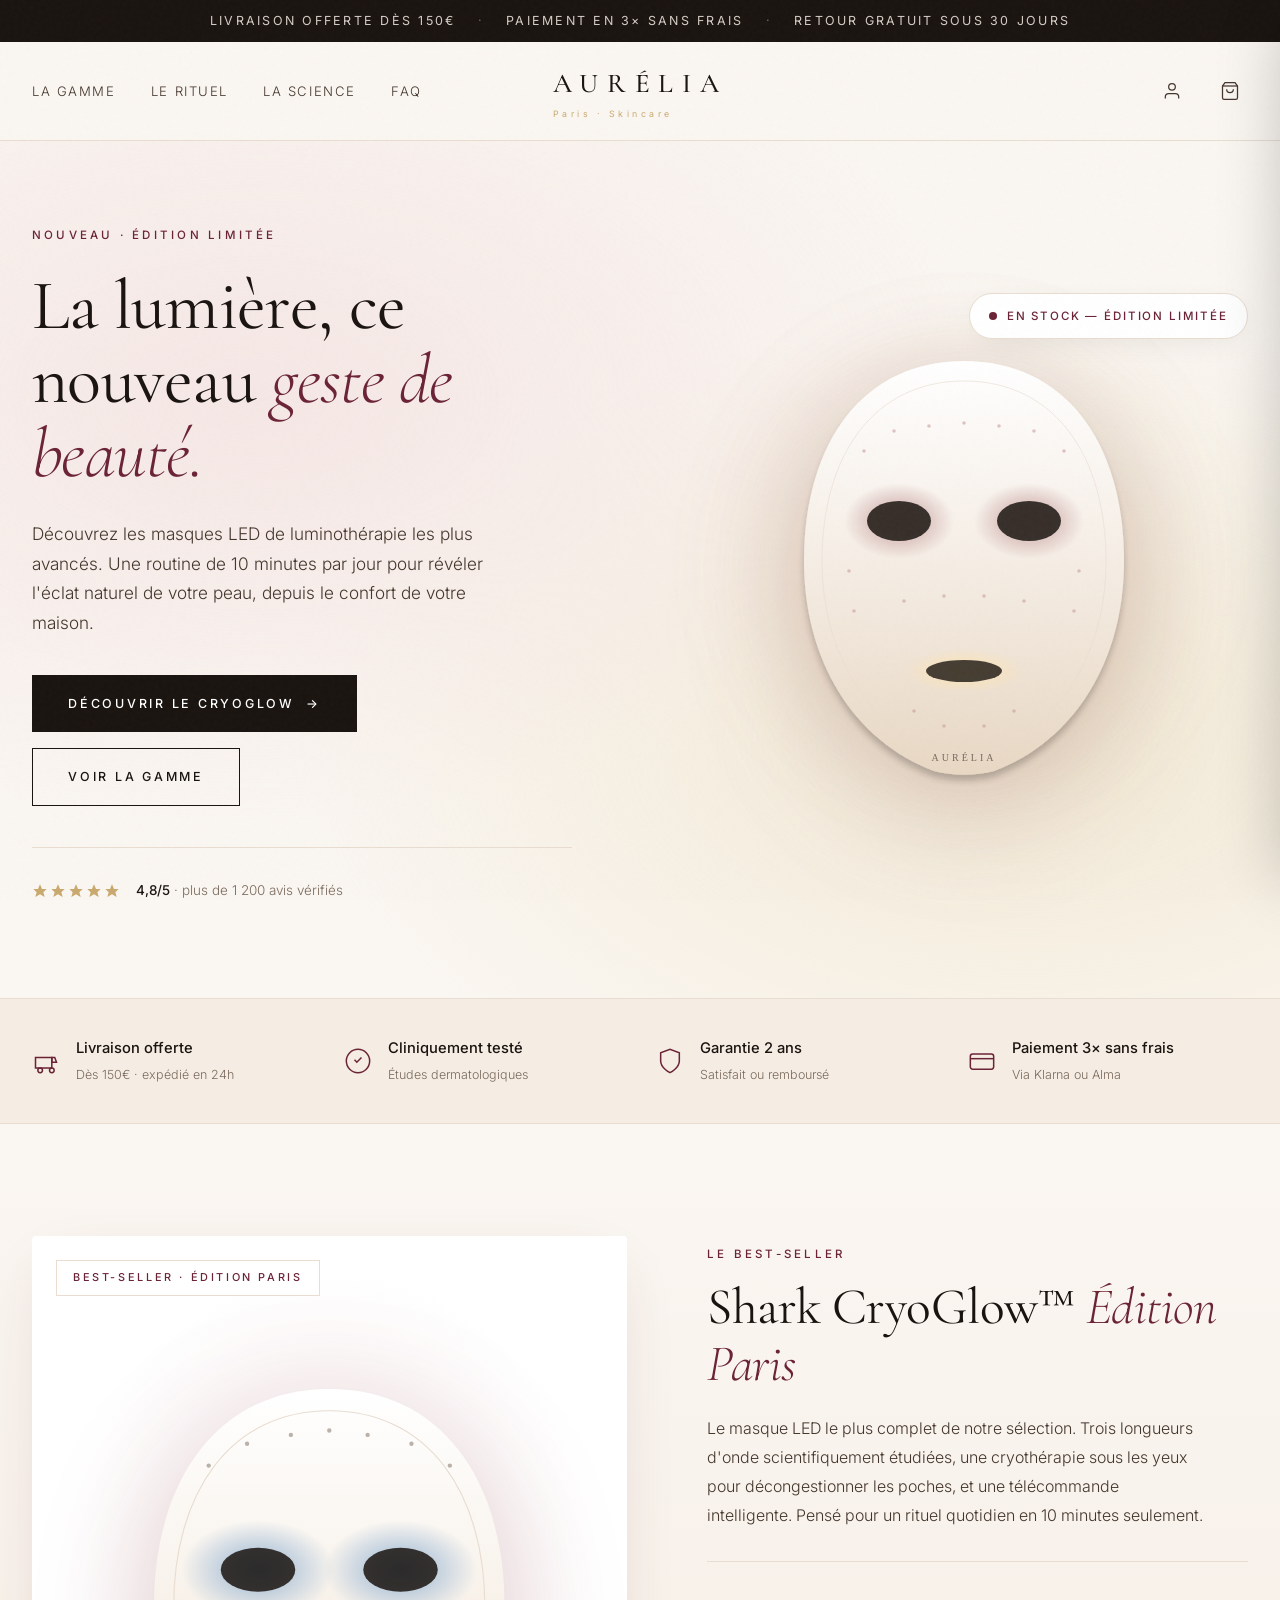
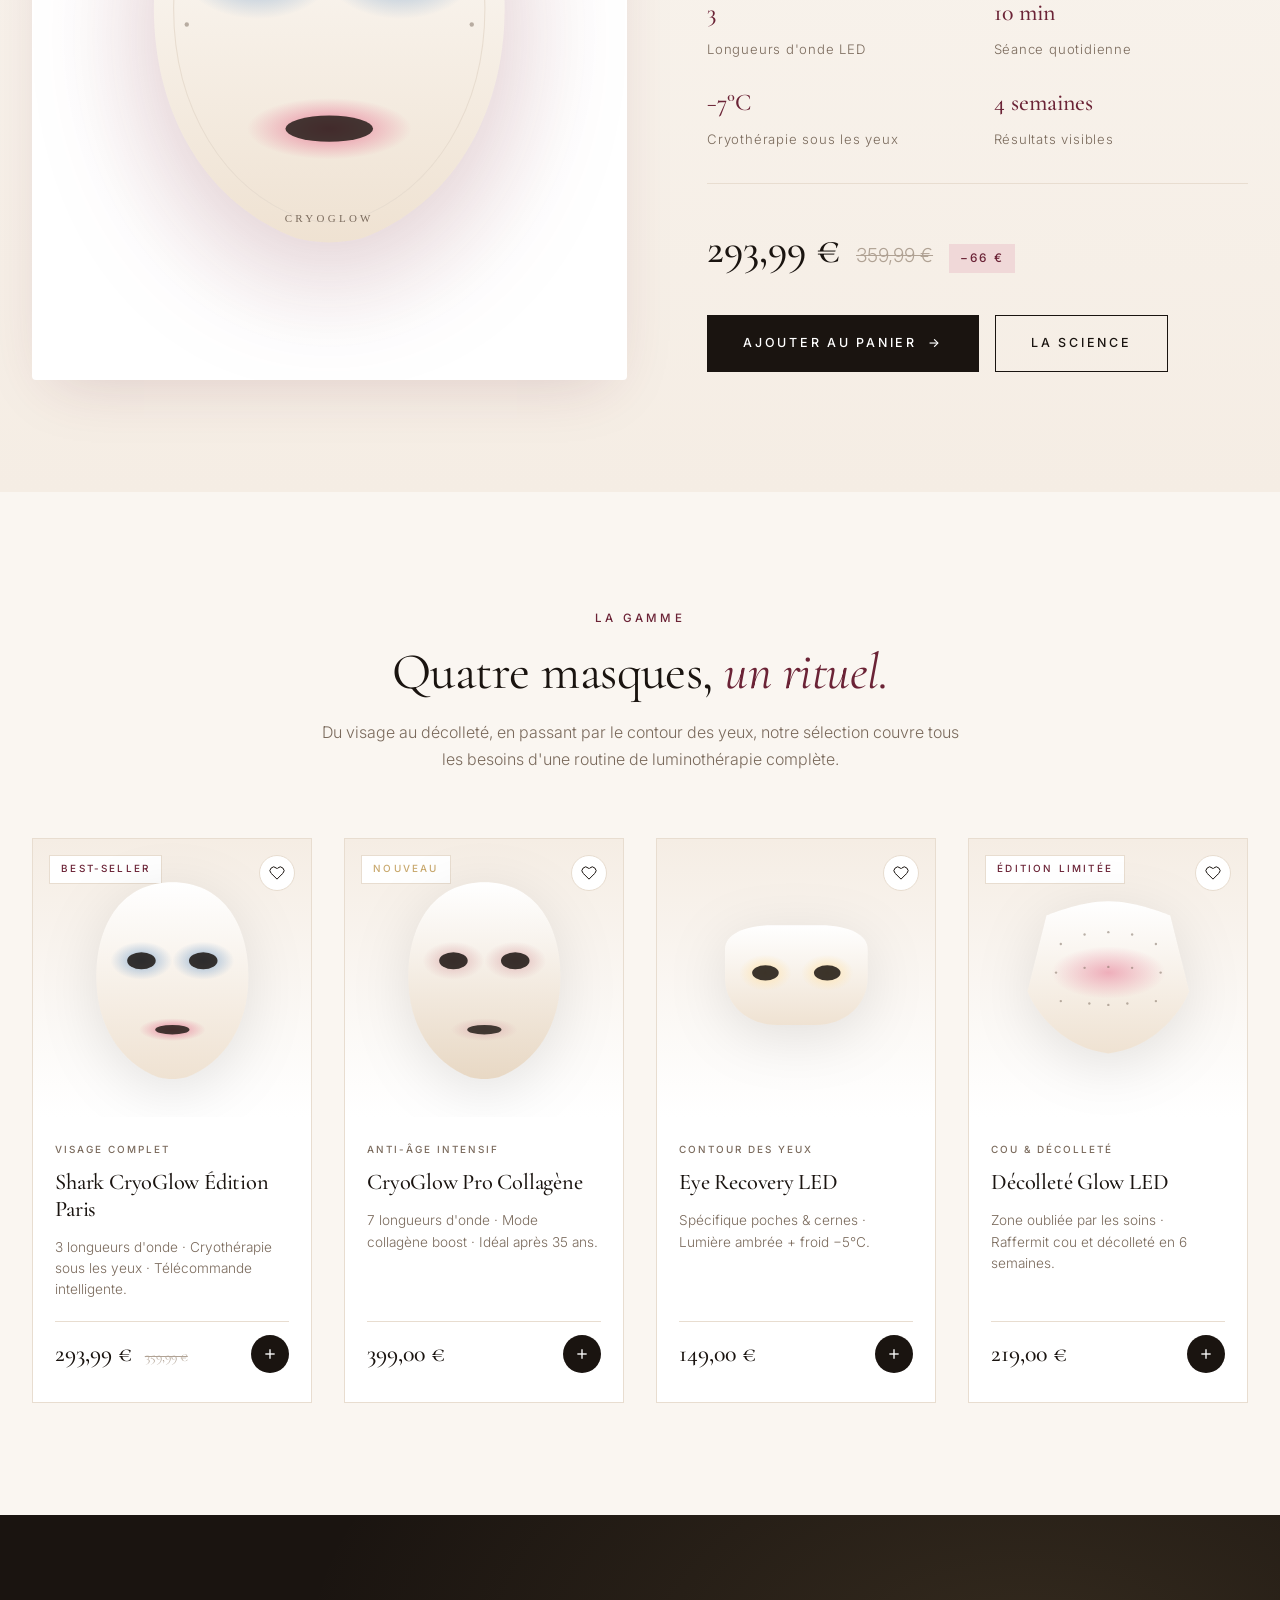
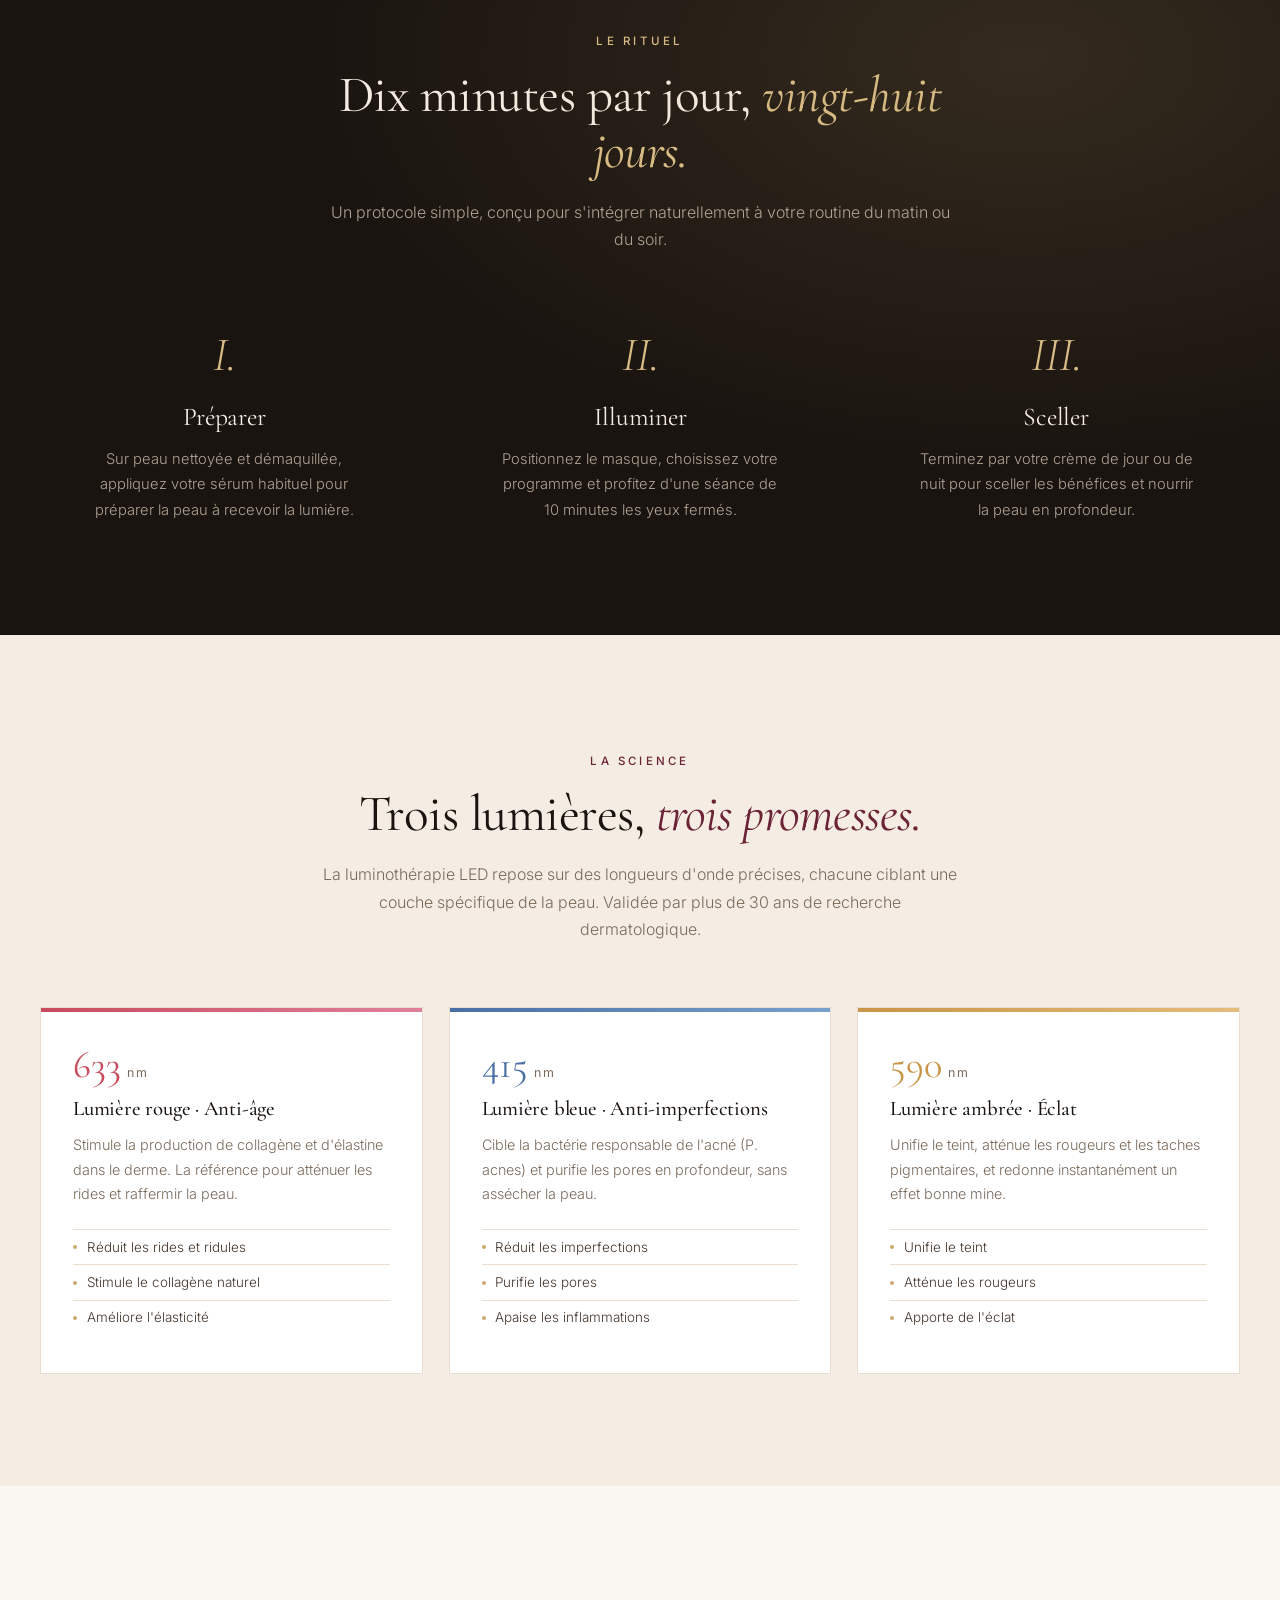
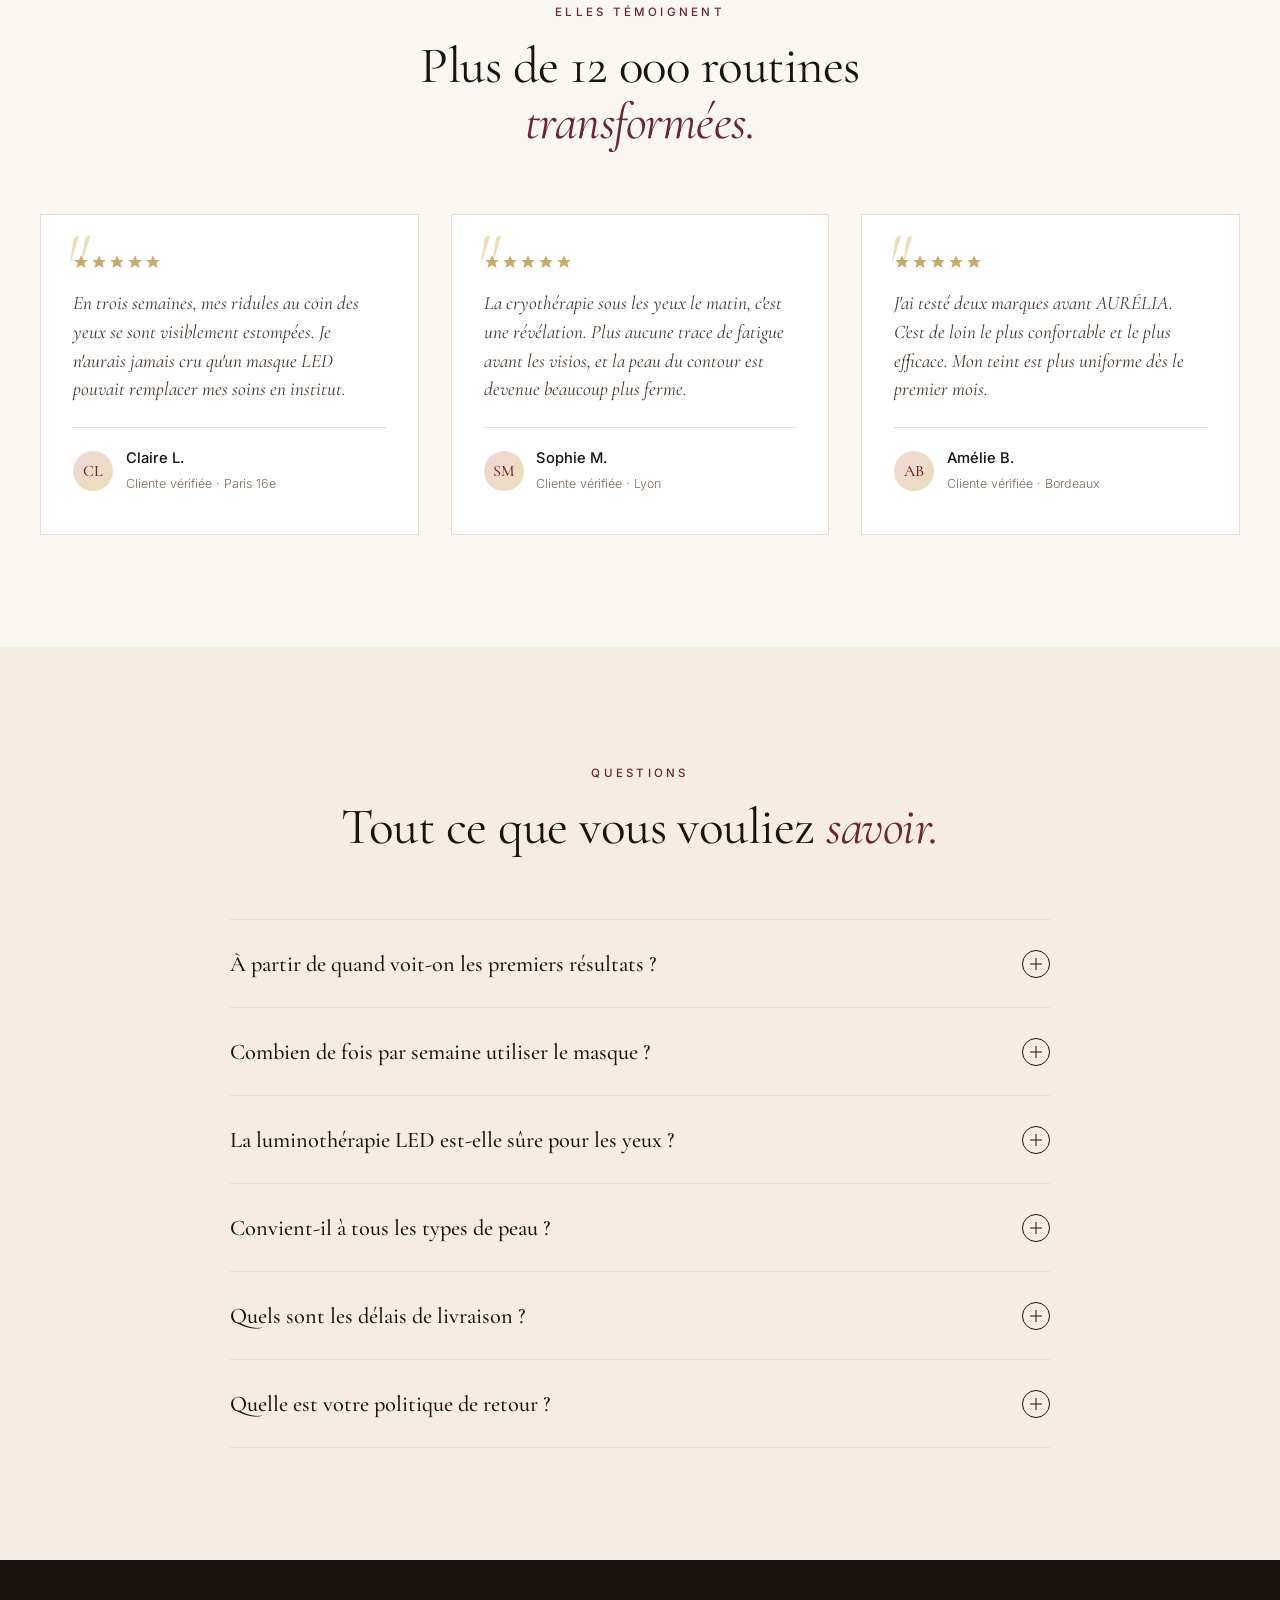
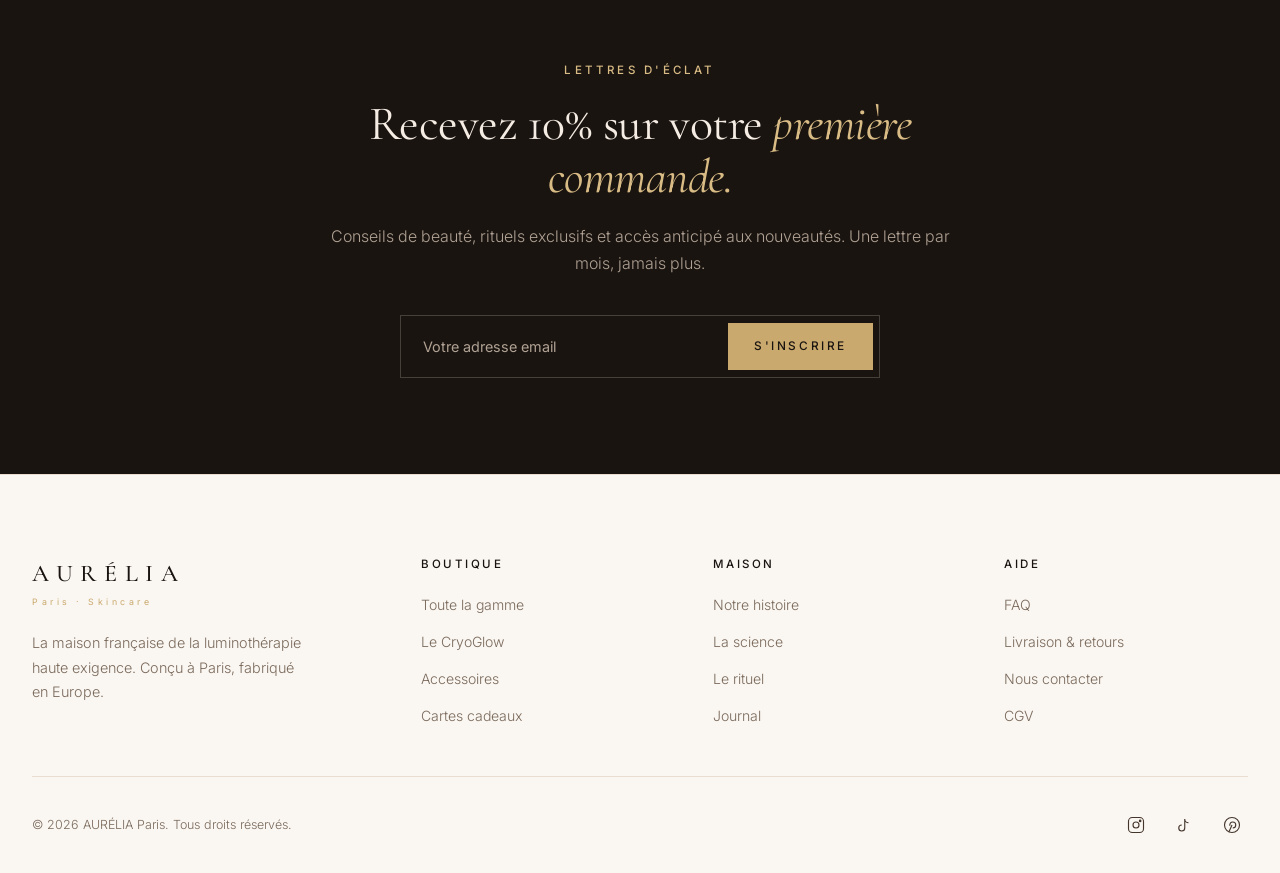
==== commit 54a50093: "refactor: rebrand LUMIÈRE → AURÉLIA Renomme la boutique en AURÉLIA (Aurélia Paris) avec storytelling" ====
--- a/index.html
+++ b/index.html
@@ -3,7 +3,7 @@
 <head>
 <meta charset="UTF-8" />
 <meta name="viewport" content="width=device-width, initial-scale=1.0" />
-<title>LUMIÈRE — Masques LED de luminothérapie</title>
+<title>AURÉLIA — Masques LED de luminothérapie</title>
 <meta name="description" content="La lumière comme nouveau geste de beauté. Découvrez le Shark CryoGlow et notre sélection de masques LED de luminothérapie." />
 <link rel="preconnect" href="https://fonts.googleapis.com" />
 <link rel="preconnect" href="https://fonts.gstatic.com" crossorigin />
@@ -1244,7 +1244,7 @@
       <a href="#faq">FAQ</a>
     </nav>
     <a href="#" class="logo">
-      LUMIÈRE
+      AURÉLIA
       <small>Paris · Skincare</small>
     </a>
     <div class="header-actions">
@@ -1329,7 +1329,7 @@
             <circle cx="130" cy="270" r="1.8"/><circle cx="170" cy="265" r="1.8"/><circle cx="210" cy="265" r="1.8"/><circle cx="250" cy="270" r="1.8"/>
             <circle cx="140" cy="380" r="1.8"/><circle cx="170" cy="395" r="1.8"/><circle cx="210" cy="395" r="1.8"/><circle cx="240" cy="380" r="1.8"/>
           </g>
-          <text x="190" y="430" text-anchor="middle" fill="#7A6A5C" font-family="serif" font-size="10" letter-spacing="3">LUMIÈRE</text>
+          <text x="190" y="430" text-anchor="middle" fill="#7A6A5C" font-family="serif" font-size="10" letter-spacing="3">AURÉLIA</text>
         </svg>
       </div>
     </div>
@@ -1701,7 +1701,7 @@
           <svg viewBox="0 0 24 24" fill="currentColor"><polygon points="12,2 15,9 22,9 17,14 19,21 12,17 5,21 7,14 2,9 9,9"/></svg>
           <svg viewBox="0 0 24 24" fill="currentColor"><polygon points="12,2 15,9 22,9 17,14 19,21 12,17 5,21 7,14 2,9 9,9"/></svg>
         </div>
-        <blockquote>J'ai testé deux marques avant LUMIÈRE. C'est de loin le plus confortable et le plus efficace. Mon teint est plus uniforme dès le premier mois.</blockquote>
+        <blockquote>J'ai testé deux marques avant AURÉLIA. C'est de loin le plus confortable et le plus efficace. Mon teint est plus uniforme dès le premier mois.</blockquote>
         <div class="testimonial-author">
           <div class="avatar">AB</div>
           <div>
@@ -1795,7 +1795,7 @@
   <div class="footer-inner">
     <div class="footer-brand">
       <a href="#" class="logo">
-        LUMIÈRE
+        AURÉLIA
         <small>Paris · Skincare</small>
       </a>
       <p>La maison française de la luminothérapie haute exigence. Conçu à Paris, fabriqué en Europe.</p>
@@ -1829,7 +1829,7 @@
     </div>
   </div>
   <div class="footer-bottom">
-    <span>© 2026 LUMIÈRE Paris. Tous droits réservés.</span>
+    <span>© 2026 AURÉLIA Paris. Tous droits réservés.</span>
     <div class="socials">
       <a href="#" aria-label="Instagram">
         <svg viewBox="0 0 24 24" fill="none" stroke="currentColor"><rect x="2" y="2" width="20" height="20" rx="5"/><circle cx="12" cy="12" r="4"/><circle cx="17.5" cy="6.5" r="1" fill="currentColor"/></svg>
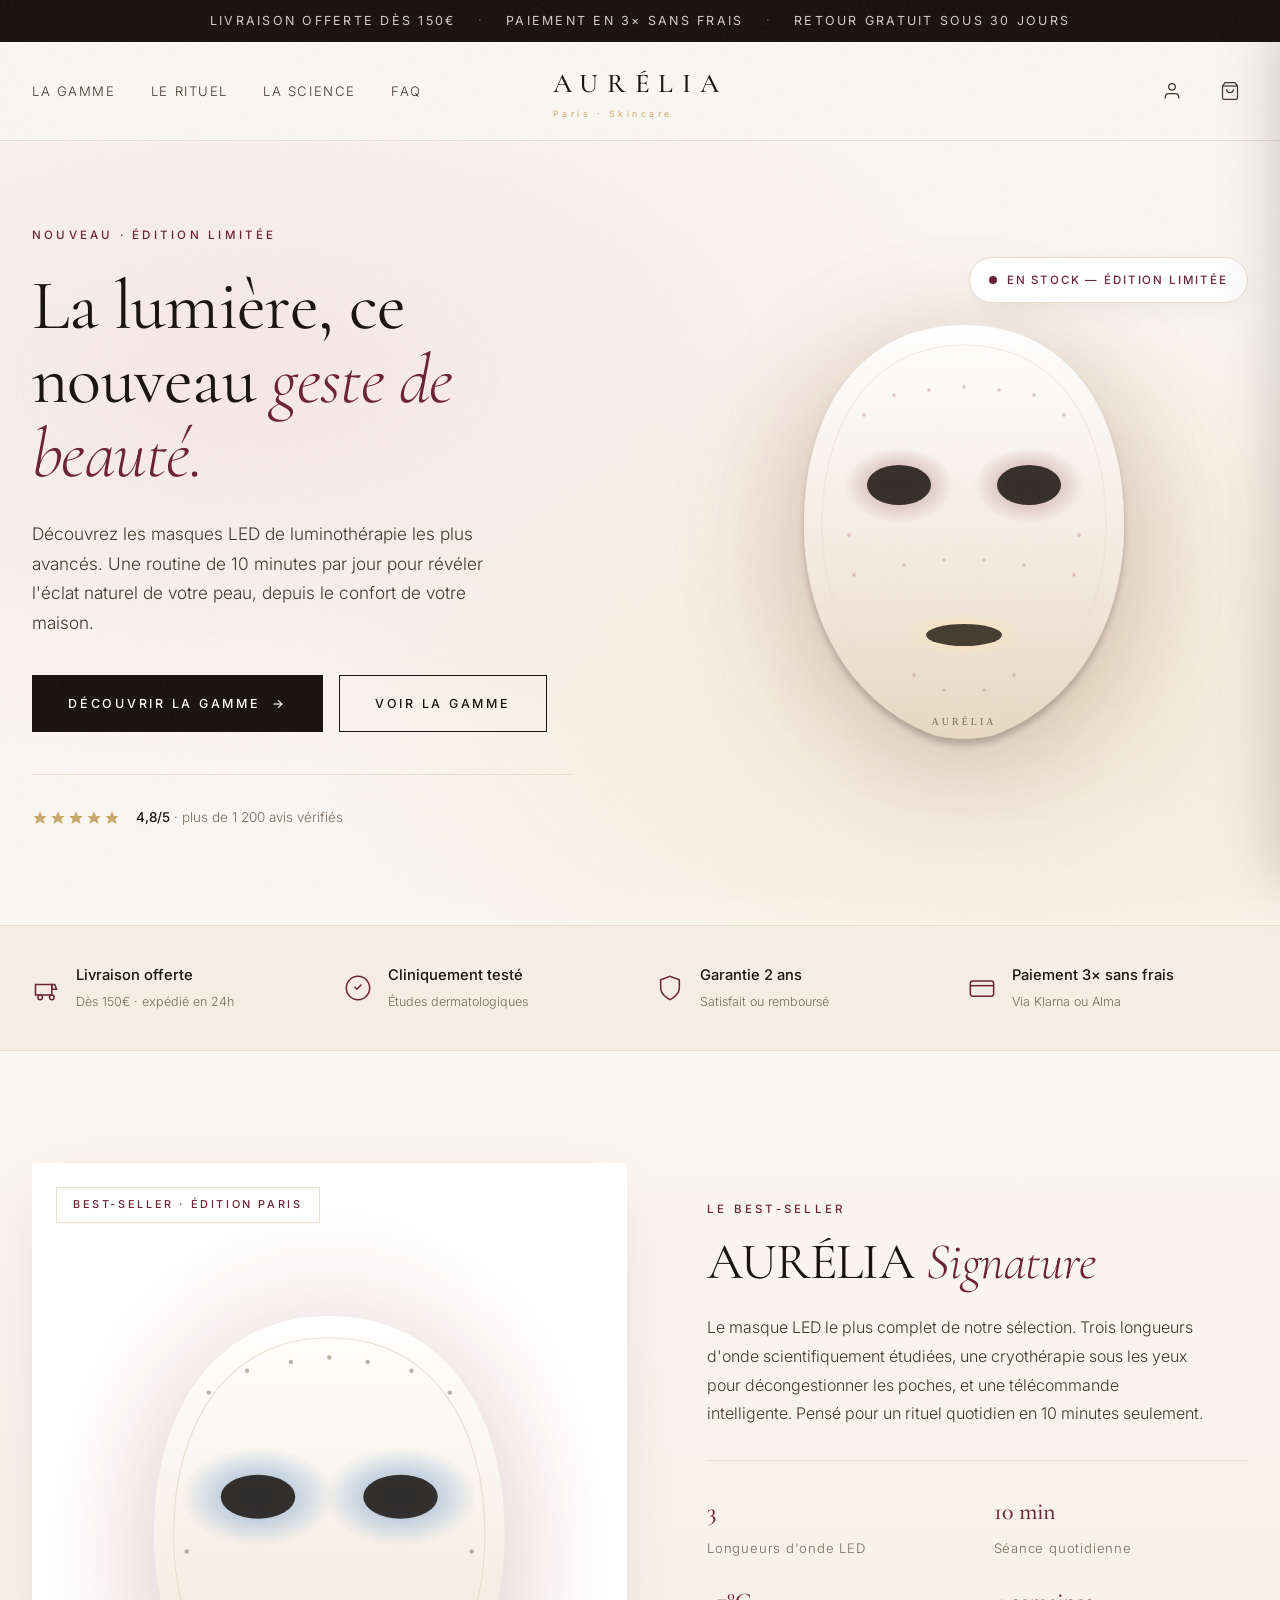
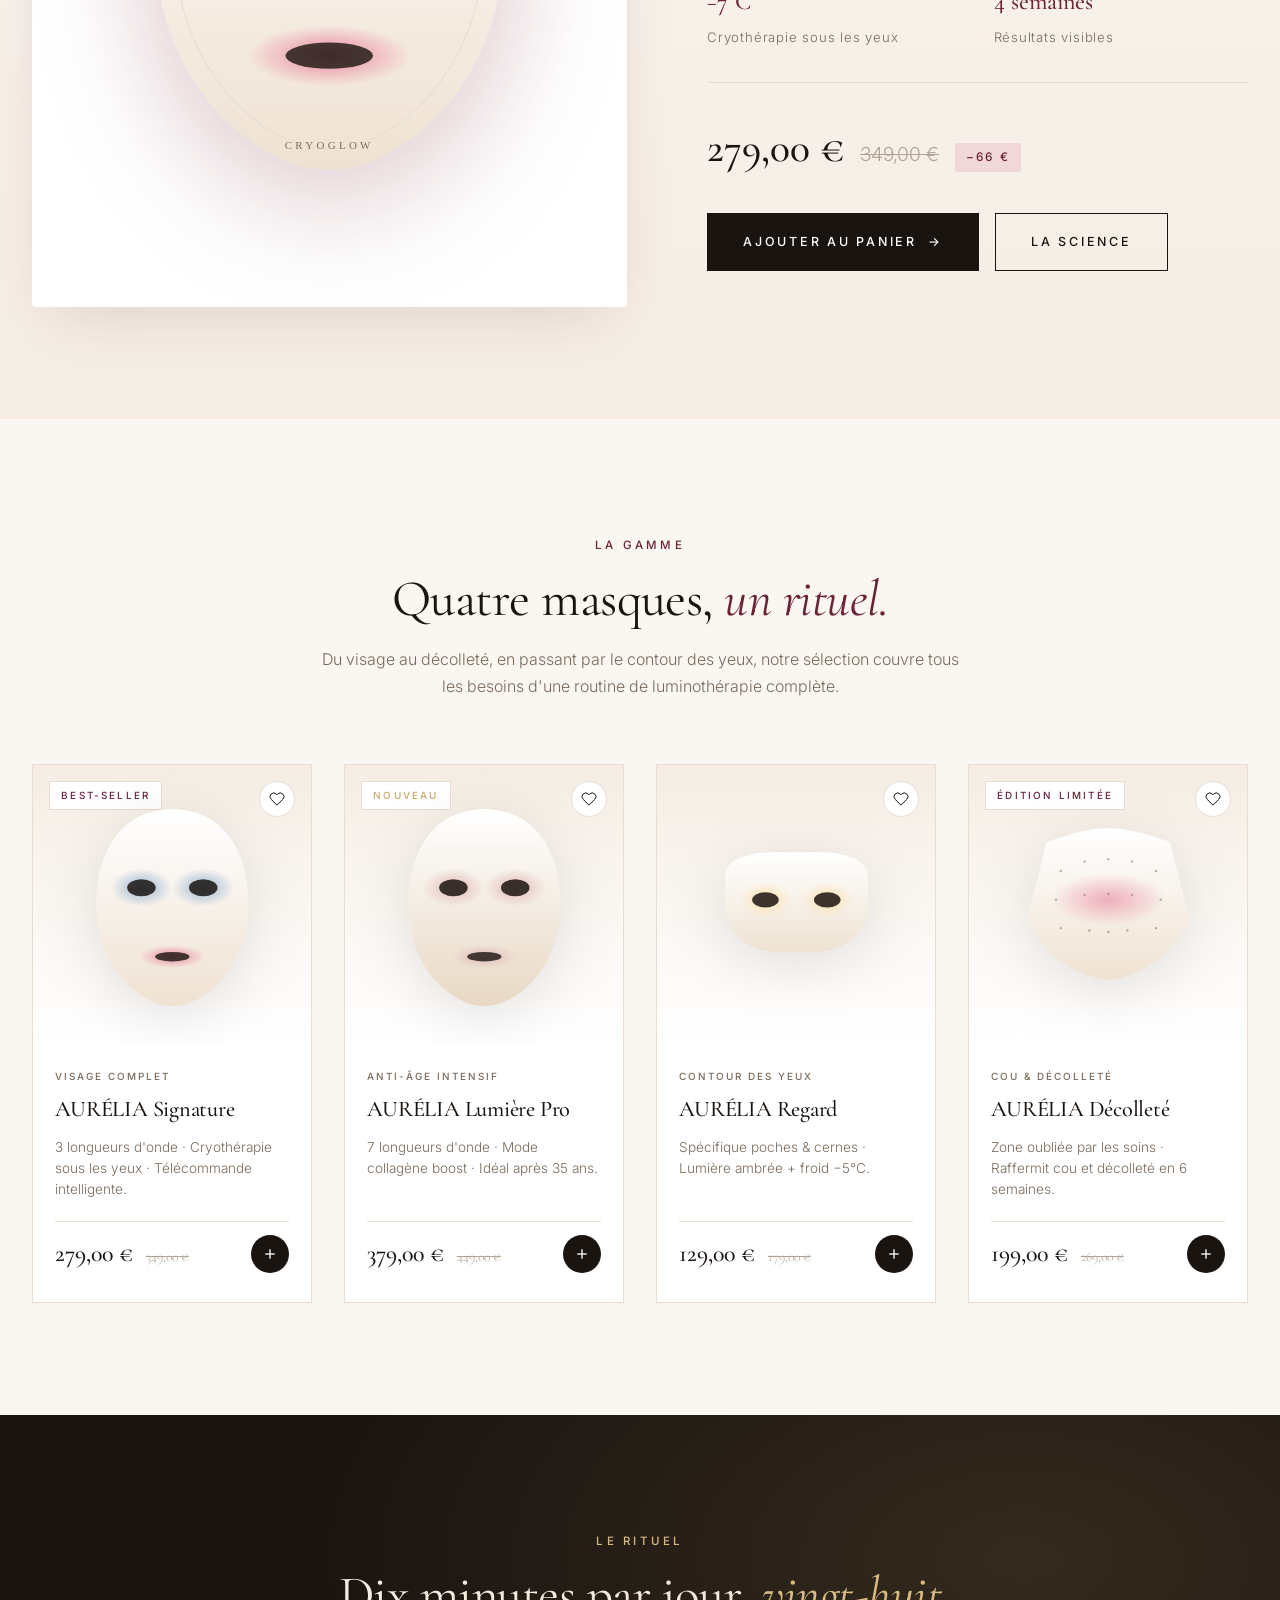
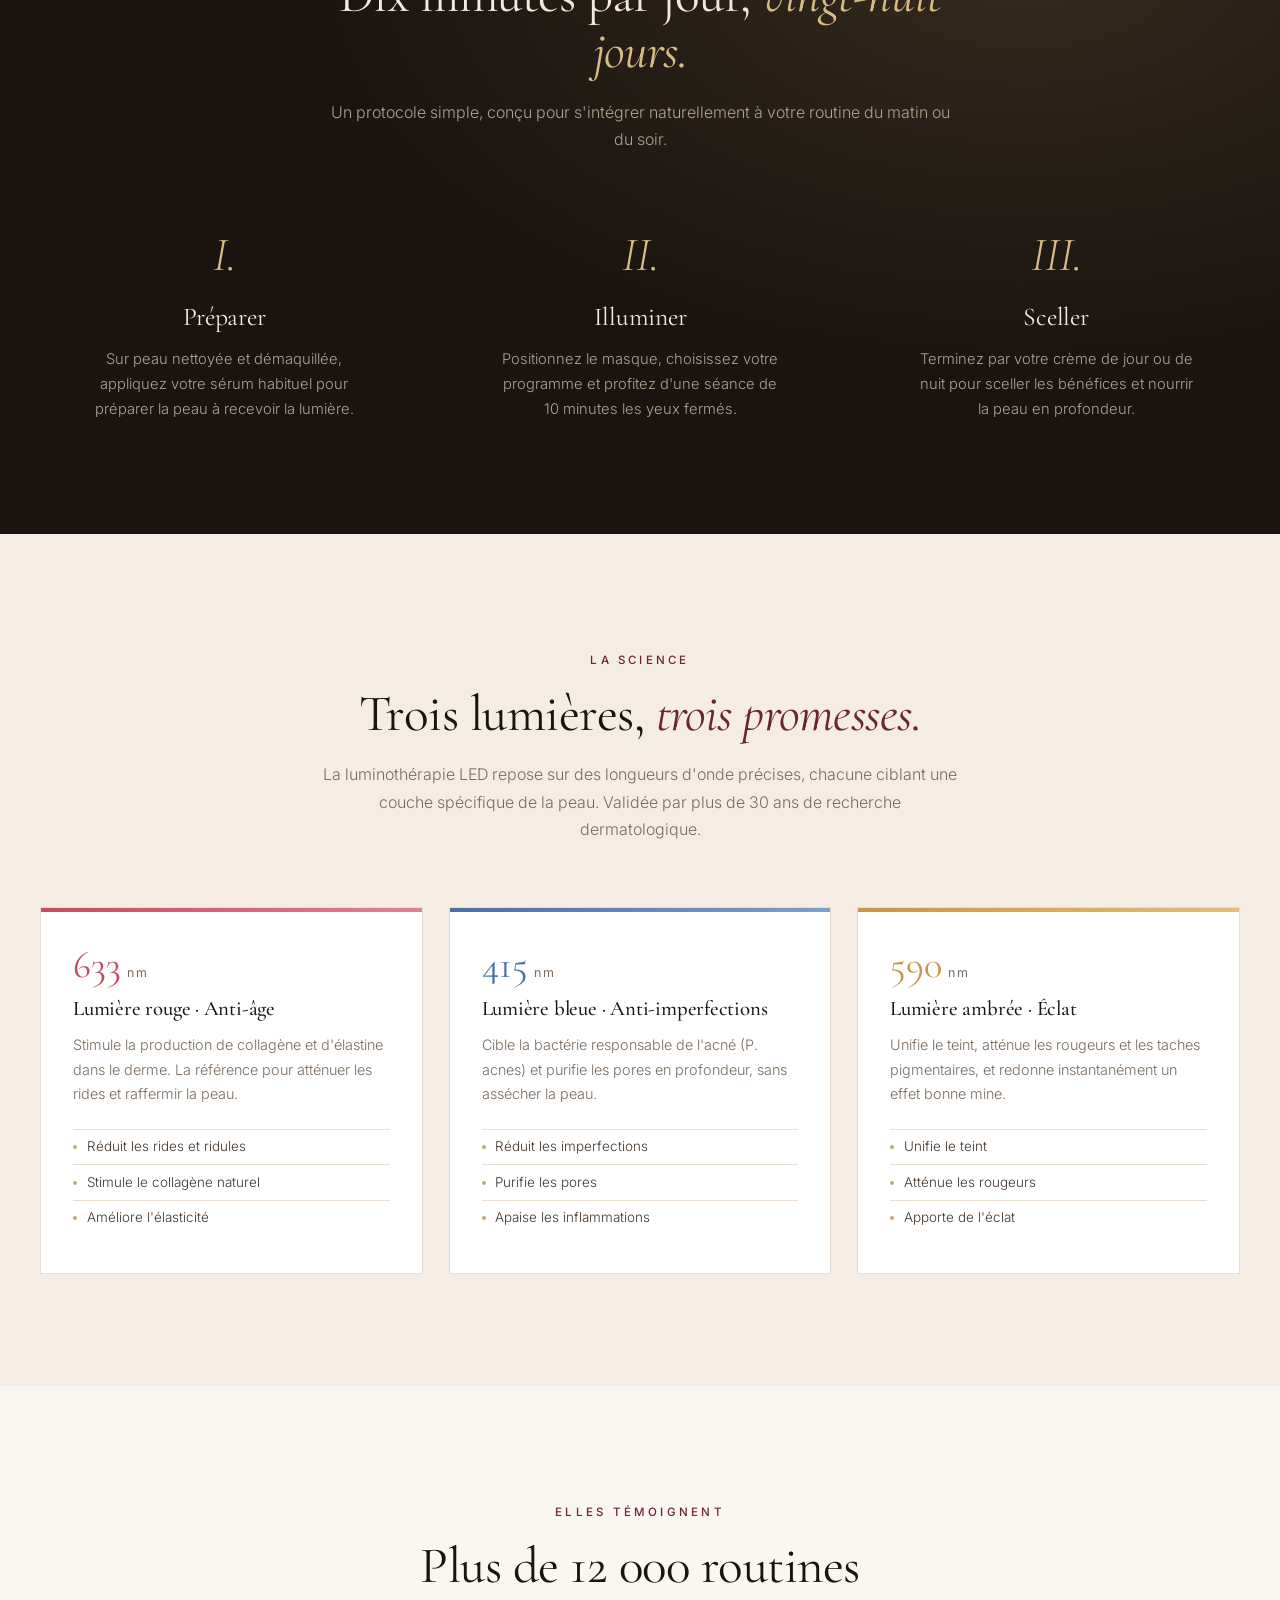
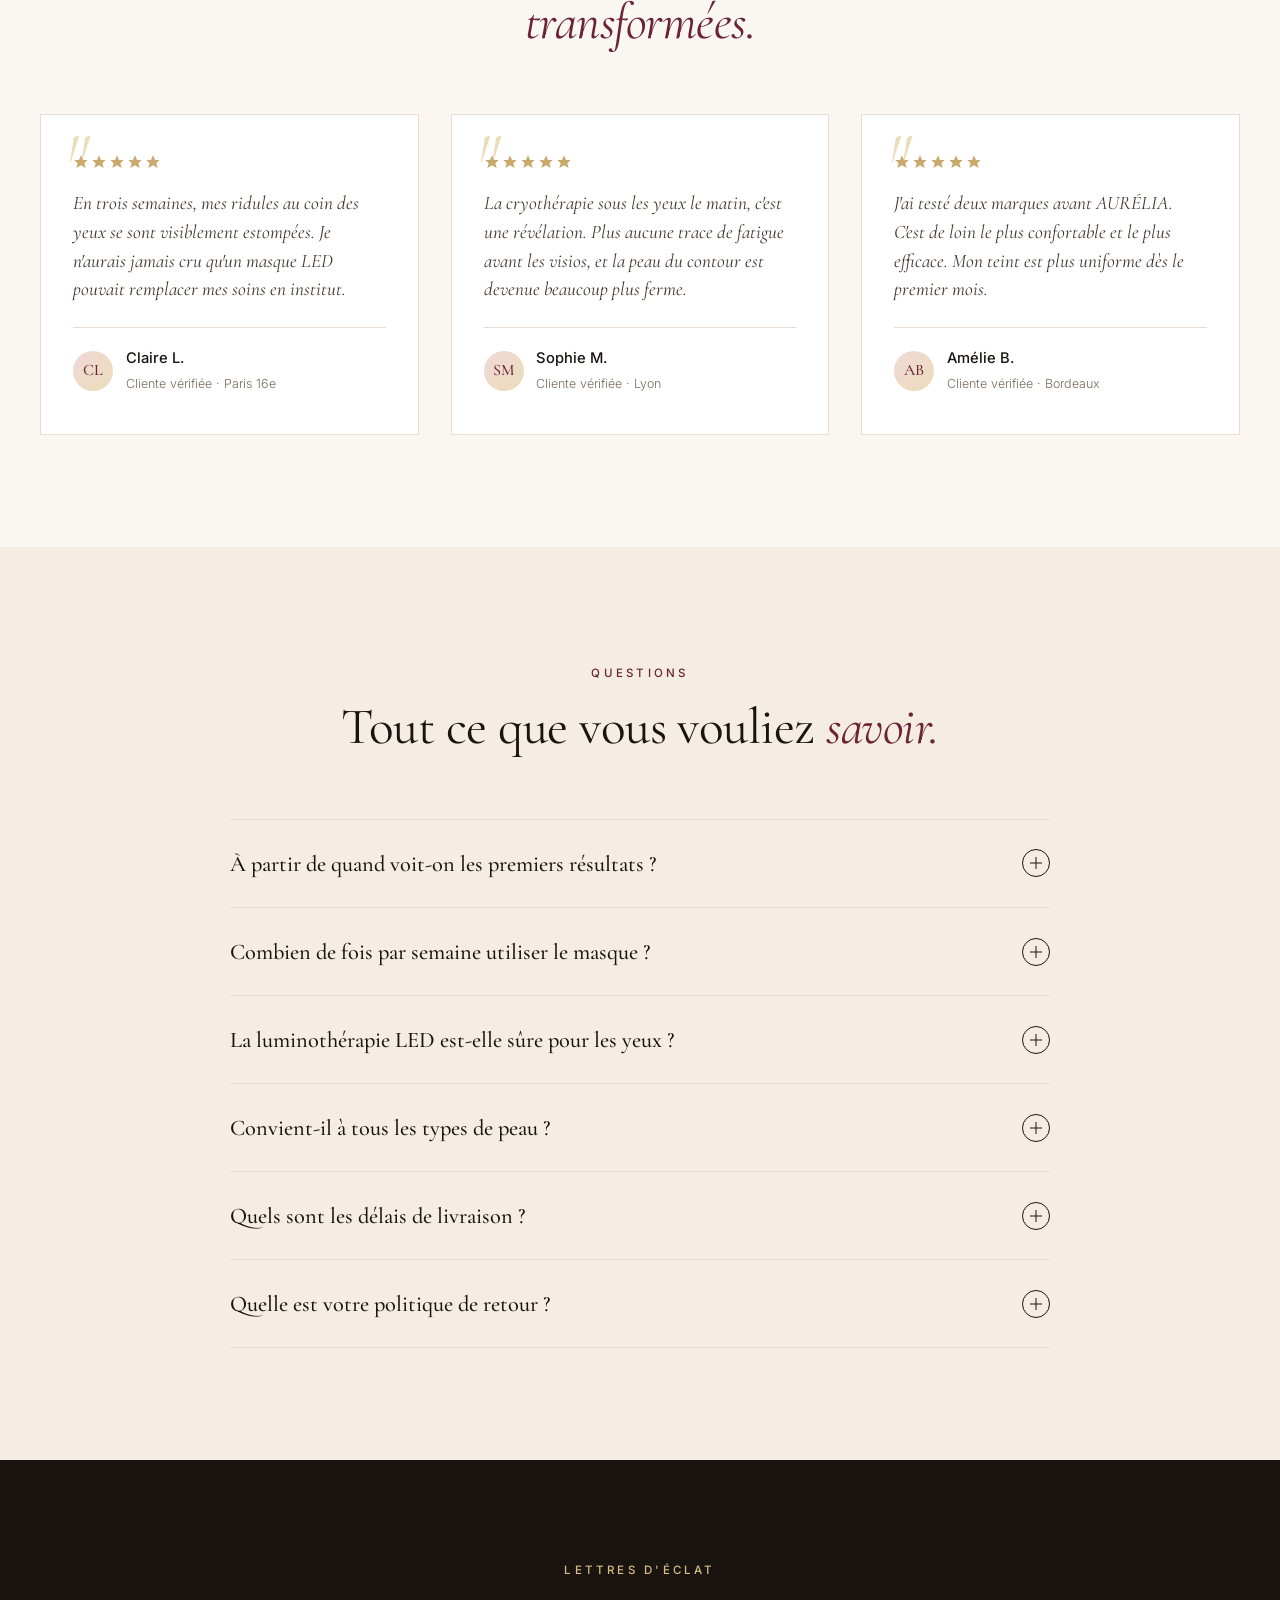
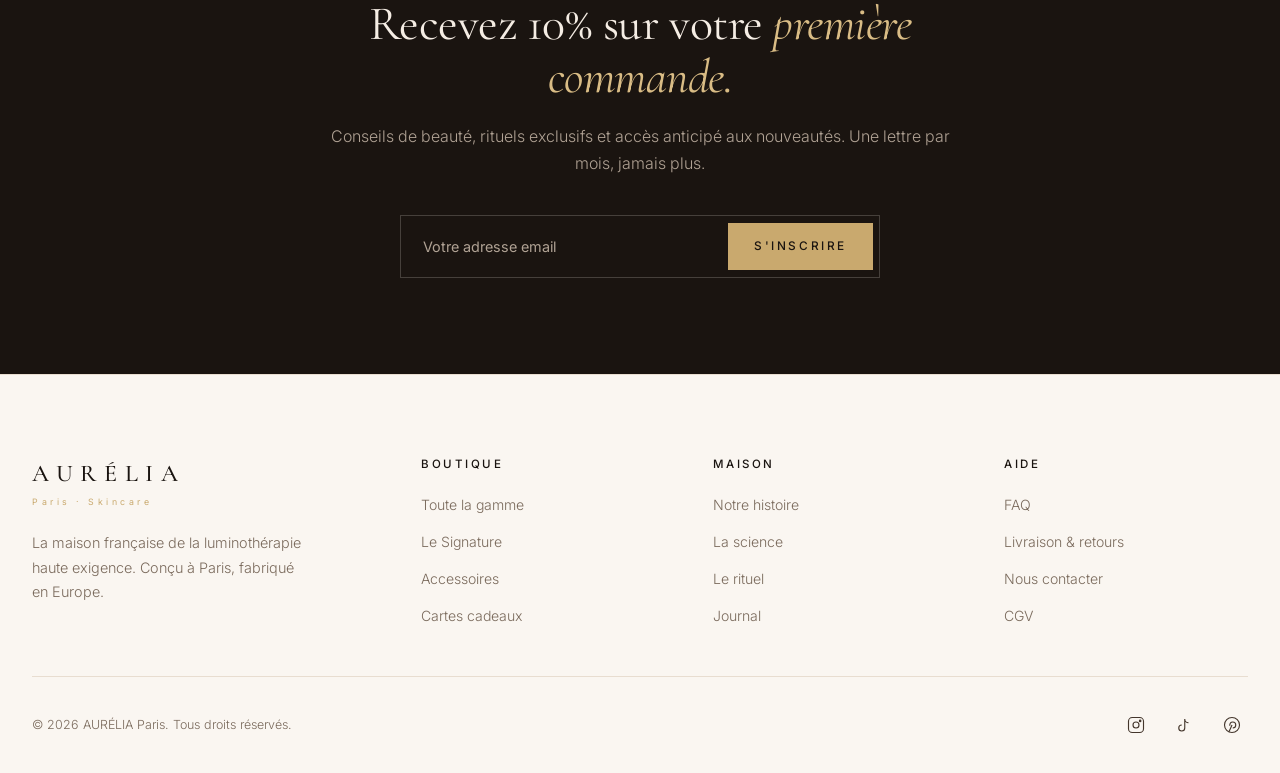
==== commit f976e01b: "feat: nomenclature Aurélia + anchor pricing + fiches produit - 4 produits renommés (sans aucune ment" ====
--- a/index.html
+++ b/index.html
@@ -4,7 +4,7 @@
 <meta charset="UTF-8" />
 <meta name="viewport" content="width=device-width, initial-scale=1.0" />
 <title>AURÉLIA — Masques LED de luminothérapie</title>
-<meta name="description" content="La lumière comme nouveau geste de beauté. Découvrez le Shark CryoGlow et notre sélection de masques LED de luminothérapie." />
+<meta name="description" content="Aurélia Paris — Masques LED de luminothérapie premium conçus à Paris. Photothérapie clinique, cryo regard, rituels d'éclat à domicile." />
 <link rel="preconnect" href="https://fonts.googleapis.com" />
 <link rel="preconnect" href="https://fonts.gstatic.com" crossorigin />
 <link href="https://fonts.googleapis.com/css2?family=Cormorant+Garamond:ital,wght@0,300;0,400;0,500;0,600;0,700;1,400&family=Inter:wght@300;400;500;600&display=swap" rel="stylesheet" />
@@ -1270,7 +1270,7 @@
       <p class="lead">Découvrez les masques LED de luminothérapie les plus avancés. Une routine de 10 minutes par jour pour révéler l'éclat naturel de votre peau, depuis le confort de votre maison.</p>
       <div class="hero-cta">
         <a href="#featured" class="btn btn-primary">
-          Découvrir le CryoGlow
+          Découvrir la gamme
           <span class="arrow">→</span>
         </a>
         <a href="#gamme" class="btn btn-ghost">Voir la gamme</a>
@@ -1405,7 +1405,7 @@
     </div>
     <div class="featured-content">
       <span class="eyebrow">Le best-seller</span>
-      <h2>Shark CryoGlow™ <em>Édition Paris</em></h2>
+      <h2>AURÉLIA <em>Signature</em></h2>
       <p class="desc">Le masque LED le plus complet de notre sélection. Trois longueurs d'onde scientifiquement étudiées, une cryothérapie sous les yeux pour décongestionner les poches, et une télécommande intelligente. Pensé pour un rituel quotidien en 10 minutes seulement.</p>
       <div class="featured-specs">
         <div class="spec">
@@ -1426,12 +1426,12 @@
         </div>
       </div>
       <div class="featured-price">
-        <span class="price-current">293,99 €</span>
-        <span class="price-old">359,99 €</span>
+        <span class="price-current">279,00 €</span>
+        <span class="price-old">349,00 €</span>
         <span class="price-save">−66 €</span>
       </div>
       <div class="hero-cta">
-        <button class="btn btn-primary add-to-cart" data-id="cryoglow" data-name="Shark CryoGlow Édition Paris" data-price="293.99">
+        <button class="btn btn-primary add-to-cart" data-id="aurelia-signature" data-name="AURÉLIA Signature" data-price="279.00">
           Ajouter au panier
           <span class="arrow">→</span>
         </button>
@@ -1472,11 +1472,11 @@
         </div>
         <div class="product-info">
           <span class="eyebrow">Visage complet</span>
-          <h3>Shark CryoGlow Édition Paris</h3>
+          <h3>AURÉLIA Signature</h3>
           <p class="product-desc">3 longueurs d'onde · Cryothérapie sous les yeux · Télécommande intelligente.</p>
           <div class="product-footer">
-            <div class="product-price">293,99 € <s>359,99 €</s></div>
-            <button class="add-btn add-to-cart" aria-label="Ajouter au panier" data-id="cryoglow" data-name="Shark CryoGlow Édition Paris" data-price="293.99">
+            <div class="product-price">279,00 € <s>349,00 €</s></div>
+            <button class="add-btn add-to-cart" aria-label="Ajouter au panier" data-id="aurelia-signature" data-name="AURÉLIA Signature" data-price="279.00">
               <svg viewBox="0 0 24 24" fill="none" stroke="currentColor"><line x1="12" y1="5" x2="12" y2="19"/><line x1="5" y1="12" x2="19" y2="12"/></svg>
             </button>
           </div>
@@ -1506,11 +1506,11 @@
         </div>
         <div class="product-info">
           <span class="eyebrow">Anti-âge intensif</span>
-          <h3>CryoGlow Pro Collagène</h3>
+          <h3>AURÉLIA Lumière Pro</h3>
           <p class="product-desc">7 longueurs d'onde · Mode collagène boost · Idéal après 35 ans.</p>
           <div class="product-footer">
-            <div class="product-price">399,00 €</div>
-            <button class="add-btn add-to-cart" aria-label="Ajouter au panier" data-id="cryoglow-pro" data-name="CryoGlow Pro Collagène" data-price="399.00">
+            <div class="product-price">379,00 € <s>449,00 €</s></div>
+            <button class="add-btn add-to-cart" aria-label="Ajouter au panier" data-id="aurelia-lumiere-pro" data-name="AURÉLIA Lumière Pro" data-price="379.00">
               <svg viewBox="0 0 24 24" fill="none" stroke="currentColor"><line x1="12" y1="5" x2="12" y2="19"/><line x1="5" y1="12" x2="19" y2="12"/></svg>
             </button>
           </div>
@@ -1536,11 +1536,11 @@
         </div>
         <div class="product-info">
           <span class="eyebrow">Contour des yeux</span>
-          <h3>Eye Recovery LED</h3>
+          <h3>AURÉLIA Regard</h3>
           <p class="product-desc">Spécifique poches & cernes · Lumière ambrée + froid −5°C.</p>
           <div class="product-footer">
-            <div class="product-price">149,00 €</div>
-            <button class="add-btn add-to-cart" aria-label="Ajouter au panier" data-id="eye-recovery" data-name="Eye Recovery LED" data-price="149.00">
+            <div class="product-price">129,00 € <s>179,00 €</s></div>
+            <button class="add-btn add-to-cart" aria-label="Ajouter au panier" data-id="aurelia-regard" data-name="AURÉLIA Regard" data-price="129.00">
               <svg viewBox="0 0 24 24" fill="none" stroke="currentColor"><line x1="12" y1="5" x2="12" y2="19"/><line x1="5" y1="12" x2="19" y2="12"/></svg>
             </button>
           </div>
@@ -1569,11 +1569,11 @@
         </div>
         <div class="product-info">
           <span class="eyebrow">Cou & décolleté</span>
-          <h3>Décolleté Glow LED</h3>
+          <h3>AURÉLIA Décolleté</h3>
           <p class="product-desc">Zone oubliée par les soins · Raffermit cou et décolleté en 6 semaines.</p>
           <div class="product-footer">
-            <div class="product-price">219,00 €</div>
-            <button class="add-btn add-to-cart" aria-label="Ajouter au panier" data-id="decollete" data-name="Décolleté Glow LED" data-price="219.00">
+            <div class="product-price">199,00 € <s>269,00 €</s></div>
+            <button class="add-btn add-to-cart" aria-label="Ajouter au panier" data-id="aurelia-decollete" data-name="AURÉLIA Décolleté" data-price="199.00">
               <svg viewBox="0 0 24 24" fill="none" stroke="currentColor"><line x1="12" y1="5" x2="12" y2="19"/><line x1="5" y1="12" x2="19" y2="12"/></svg>
             </button>
           </div>
@@ -1804,7 +1804,7 @@
       <h5>Boutique</h5>
       <ul>
         <li><a href="#gamme">Toute la gamme</a></li>
-        <li><a href="#featured">Le CryoGlow</a></li>
+        <li><a href="#featured">Le Signature</a></li>
         <li><a href="#">Accessoires</a></li>
         <li><a href="#">Cartes cadeaux</a></li>
       </ul>
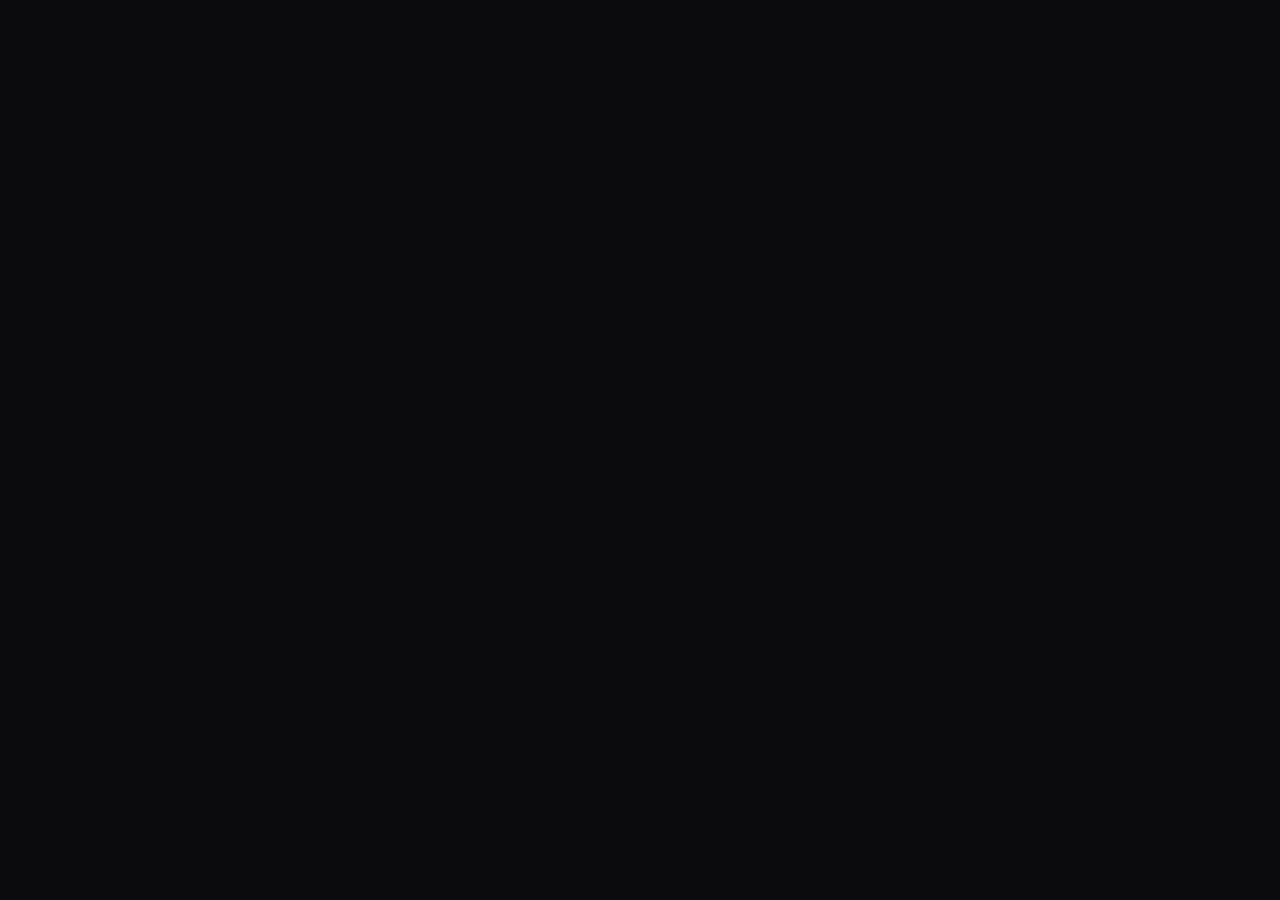
==== commit 879c031d: "chore: officialise le repo autour du site medical - index.html redirige vers oral-medecine.html (sit" ====
--- a/index.html
+++ b/index.html
@@ -1,2014 +1,18 @@
 <!DOCTYPE html>
 <html lang="fr">
 <head>
-<meta charset="UTF-8" />
-<meta name="viewport" content="width=device-width, initial-scale=1.0" />
-<title>AURÉLIA — Masques LED de luminothérapie</title>
-<meta name="description" content="Aurélia Paris — Masques LED de luminothérapie premium conçus à Paris. Photothérapie clinique, cryo regard, rituels d'éclat à domicile." />
-<link rel="preconnect" href="https://fonts.googleapis.com" />
-<link rel="preconnect" href="https://fonts.gstatic.com" crossorigin />
-<link href="https://fonts.googleapis.com/css2?family=Cormorant+Garamond:ital,wght@0,300;0,400;0,500;0,600;0,700;1,400&family=Inter:wght@300;400;500;600&display=swap" rel="stylesheet" />
+<meta charset="UTF-8">
+<meta name="viewport" content="width=device-width, initial-scale=1.0">
+<meta http-equiv="refresh" content="0; url=oral-medecine.html">
+<title>Oral PASS Sorbonne 2026 — Préparation</title>
+<link rel="canonical" href="oral-medecine.html">
 <style>
-*, *::before, *::after { margin: 0; padding: 0; box-sizing: border-box; }
-
-:root {
-  --ivory: #FAF6F1;
-  --cream: #F5EDE4;
-  --champagne: #E8D8C4;
-  --pearl: #FFFFFF;
-  --rose-pale: #F0D8D8;
-  --rose: #E0B6B6;
-  --rose-deep: #B97D7D;
-  --bordeaux: #6B2336;
-  --gold: #C9A96E;
-  --gold-light: #D9BC85;
-  --gold-pale: #EBDDB9;
-  --ink: #1A1410;
-  --ink-2: #44362C;
-  --ink-3: #7A6A5C;
-  --ink-faded: #B0A294;
-  --line: #E8DDD0;
-  --shadow-soft: 0 20px 60px -20px rgba(107, 35, 54, 0.18);
-  --shadow-card: 0 8px 32px -12px rgba(26, 20, 16, 0.12);
-}
-
-html { font-size: 16px; scroll-behavior: smooth; }
-
-body {
-  font-family: 'Inter', system-ui, sans-serif;
-  font-weight: 300;
-  background: var(--ivory);
-  color: var(--ink);
-  line-height: 1.6;
-  overflow-x: hidden;
-  -webkit-font-smoothing: antialiased;
-}
-
-body::before {
-  content: '';
-  position: fixed;
-  inset: 0;
-  pointer-events: none;
-  z-index: 9999;
-  opacity: 0.025;
-  background-image: url("data:image/svg+xml,%3Csvg viewBox='0 0 256 256' xmlns='http://www.w3.org/2000/svg'%3E%3Cfilter id='n'%3E%3CfeTurbulence type='fractalNoise' baseFrequency='0.9' numOctaves='4' stitchTiles='stitch'/%3E%3C/filter%3E%3Crect width='100%25' height='100%25' filter='url(%23n)'/%3E%3C/svg%3E");
-}
-
-h1, h2, h3, h4, .display {
-  font-family: 'Cormorant Garamond', Georgia, serif;
-  font-weight: 400;
-  letter-spacing: -0.01em;
-  line-height: 1.1;
-  color: var(--ink);
-}
-
-.eyebrow {
-  font-family: 'Inter', sans-serif;
-  font-size: 0.72rem;
-  font-weight: 500;
-  letter-spacing: 0.28em;
-  text-transform: uppercase;
-  color: var(--bordeaux);
-}
-
-a { color: inherit; text-decoration: none; }
-button { font: inherit; cursor: pointer; border: none; background: none; color: inherit; }
-img { max-width: 100%; display: block; }
-
-.announce {
-  background: var(--ink);
-  color: var(--cream);
-  text-align: center;
-  font-size: 0.78rem;
-  letter-spacing: 0.18em;
-  text-transform: uppercase;
-  padding: 0.7rem 1rem;
-  font-weight: 400;
-}
-.announce span { opacity: 0.85; }
-.announce .sep { margin: 0 1rem; opacity: 0.4; }
-
-.header {
-  position: sticky;
-  top: 0;
-  z-index: 100;
-  background: rgba(250, 246, 241, 0.85);
-  backdrop-filter: blur(20px);
-  -webkit-backdrop-filter: blur(20px);
-  border-bottom: 1px solid var(--line);
-}
-.header-inner {
-  max-width: 1400px;
-  margin: 0 auto;
-  padding: 1.2rem 2rem;
-  display: grid;
-  grid-template-columns: 1fr auto 1fr;
-  align-items: center;
-  gap: 2rem;
-}
-.nav { display: flex; gap: 2.2rem; align-items: center; }
-.nav a {
-  font-size: 0.82rem;
-  letter-spacing: 0.12em;
-  text-transform: uppercase;
-  color: var(--ink-2);
-  transition: color 0.2s;
-  position: relative;
-}
-.nav a:hover { color: var(--bordeaux); }
-.nav a::after {
-  content: '';
-  position: absolute;
-  bottom: -4px; left: 0;
-  width: 0; height: 1px;
-  background: var(--bordeaux);
-  transition: width 0.3s ease;
-}
-.nav a:hover::after { width: 100%; }
-
-.logo {
-  font-family: 'Cormorant Garamond', serif;
-  font-size: 1.7rem;
-  font-weight: 500;
-  letter-spacing: 0.32em;
-  color: var(--ink);
-  white-space: nowrap;
-}
-.logo small {
-  display: block;
-  font-family: 'Inter', sans-serif;
-  font-size: 0.55rem;
-  letter-spacing: 0.4em;
-  color: var(--gold);
-  margin-top: 0.1rem;
-  font-weight: 400;
-}
-
-.header-actions {
-  display: flex;
-  justify-content: flex-end;
-  gap: 1.4rem;
-  align-items: center;
-}
-.icon-btn {
-  width: 36px; height: 36px;
-  display: grid;
-  place-items: center;
-  color: var(--ink-2);
-  transition: color 0.2s;
-  position: relative;
-}
-.icon-btn:hover { color: var(--bordeaux); }
-.icon-btn svg { width: 20px; height: 20px; stroke-width: 1.5; }
-.cart-count {
-  position: absolute;
-  top: 2px; right: 2px;
-  background: var(--bordeaux);
-  color: var(--pearl);
-  font-size: 0.6rem;
-  font-weight: 500;
-  width: 16px; height: 16px;
-  border-radius: 50%;
-  display: grid;
-  place-items: center;
-  letter-spacing: 0;
-  font-family: 'Inter', sans-serif;
-}
-.cart-count.hidden { display: none; }
-
-.menu-toggle { display: none; }
-
-.hero {
-  position: relative;
-  padding: 5rem 2rem 6rem;
-  overflow: hidden;
-}
-.hero::before {
-  content: '';
-  position: absolute;
-  inset: 0;
-  background:
-    radial-gradient(ellipse at 20% 30%, var(--rose-pale) 0%, transparent 50%),
-    radial-gradient(ellipse at 80% 70%, var(--gold-pale) 0%, transparent 50%);
-  opacity: 0.5;
-  pointer-events: none;
-}
-.hero-inner {
-  max-width: 1400px;
-  margin: 0 auto;
-  display: grid;
-  grid-template-columns: 1fr 1fr;
-  gap: 5rem;
-  align-items: center;
-  position: relative;
-  z-index: 1;
-}
-.hero-text { max-width: 540px; }
-.hero h1 {
-  font-size: clamp(2.5rem, 5.5vw, 4.6rem);
-  line-height: 1.05;
-  margin: 1.4rem 0 1.8rem;
-  font-weight: 400;
-}
-.hero h1 em {
-  font-style: italic;
-  color: var(--bordeaux);
-  font-weight: 300;
-}
-.hero p.lead {
-  font-size: 1.08rem;
-  color: var(--ink-2);
-  line-height: 1.7;
-  margin-bottom: 2.4rem;
-  font-weight: 300;
-  max-width: 460px;
-}
-.hero-cta {
-  display: flex;
-  gap: 1rem;
-  flex-wrap: wrap;
-  align-items: center;
-}
-
-.btn {
-  display: inline-flex;
-  align-items: center;
-  gap: 0.7rem;
-  padding: 1.1rem 2.2rem;
-  font-size: 0.78rem;
-  letter-spacing: 0.22em;
-  text-transform: uppercase;
-  font-weight: 500;
-  transition: all 0.3s ease;
-  cursor: pointer;
-  border: 1px solid transparent;
-  font-family: 'Inter', sans-serif;
-}
-.btn-primary {
-  background: var(--ink);
-  color: var(--pearl);
-}
-.btn-primary:hover {
-  background: var(--bordeaux);
-  transform: translateY(-1px);
-  box-shadow: 0 12px 28px -10px rgba(107, 35, 54, 0.4);
-}
-.btn-ghost {
-  border-color: var(--ink);
-  color: var(--ink);
-}
-.btn-ghost:hover {
-  background: var(--ink);
-  color: var(--pearl);
-}
-.btn .arrow { transition: transform 0.3s; }
-.btn:hover .arrow { transform: translateX(4px); }
-
-.hero-visual {
-  position: relative;
-  height: 600px;
-  display: grid;
-  place-items: center;
-}
-.mask-stage {
-  position: relative;
-  width: 100%;
-  height: 100%;
-  display: grid;
-  place-items: center;
-}
-.mask-glow {
-  position: absolute;
-  width: 480px; height: 480px;
-  border-radius: 50%;
-  background: radial-gradient(circle, rgba(224, 182, 182, 0.45) 0%, rgba(201, 169, 110, 0.18) 40%, transparent 70%);
-  filter: blur(40px);
-  animation: pulse 6s ease-in-out infinite;
-}
-@keyframes pulse {
-  0%, 100% { transform: scale(1); opacity: 0.7; }
-  50% { transform: scale(1.08); opacity: 1; }
-}
-
-.led-mask {
-  position: relative;
-  width: 380px;
-  height: 460px;
-  z-index: 2;
-  filter: drop-shadow(0 30px 60px rgba(107, 35, 54, 0.2));
-}
-
-.hero-badge {
-  position: absolute;
-  top: 2rem; right: 0;
-  background: var(--pearl);
-  border: 1px solid var(--line);
-  padding: 0.8rem 1.2rem;
-  border-radius: 999px;
-  display: flex;
-  align-items: center;
-  gap: 0.6rem;
-  font-size: 0.72rem;
-  letter-spacing: 0.16em;
-  text-transform: uppercase;
-  color: var(--bordeaux);
-  font-weight: 500;
-  box-shadow: var(--shadow-card);
-  z-index: 3;
-}
-.hero-badge .dot {
-  width: 8px; height: 8px;
-  background: var(--bordeaux);
-  border-radius: 50%;
-  animation: blink 2s ease-in-out infinite;
-}
-@keyframes blink {
-  0%, 100% { opacity: 1; }
-  50% { opacity: 0.4; }
-}
-
-.hero-rating {
-  display: flex;
-  align-items: center;
-  gap: 1rem;
-  margin-top: 2.6rem;
-  padding-top: 2rem;
-  border-top: 1px solid var(--line);
-}
-.stars {
-  display: flex;
-  gap: 2px;
-  color: var(--gold);
-}
-.stars svg { width: 16px; height: 16px; }
-.hero-rating-text {
-  font-size: 0.84rem;
-  color: var(--ink-3);
-}
-.hero-rating-text strong { color: var(--ink); font-weight: 500; }
-
-.promise {
-  background: var(--cream);
-  padding: 2.4rem 2rem;
-  border-top: 1px solid var(--line);
-  border-bottom: 1px solid var(--line);
-}
-.promise-inner {
-  max-width: 1400px;
-  margin: 0 auto;
-  display: grid;
-  grid-template-columns: repeat(4, 1fr);
-  gap: 2rem;
-}
-.promise-item {
-  display: flex;
-  align-items: center;
-  gap: 1rem;
-  font-size: 0.86rem;
-  color: var(--ink-2);
-}
-.promise-item svg {
-  width: 28px; height: 28px;
-  color: var(--bordeaux);
-  stroke-width: 1.3;
-  flex-shrink: 0;
-}
-.promise-item strong {
-  display: block;
-  color: var(--ink);
-  font-weight: 500;
-  font-size: 0.92rem;
-  margin-bottom: 0.15rem;
-}
-.promise-item small {
-  font-size: 0.78rem;
-  color: var(--ink-3);
-}
-
-.section { padding: 7rem 2rem; }
-.section-narrow {
-  max-width: 1400px;
-  margin: 0 auto;
-}
-.section-head {
-  text-align: center;
-  max-width: 640px;
-  margin: 0 auto 4rem;
-}
-.section-head .eyebrow { margin-bottom: 1rem; display: inline-block; }
-.section-head h2 {
-  font-size: clamp(2rem, 4vw, 3.4rem);
-  margin-bottom: 1.2rem;
-}
-.section-head h2 em {
-  font-style: italic;
-  color: var(--bordeaux);
-}
-.section-head p {
-  color: var(--ink-3);
-  font-size: 1rem;
-  line-height: 1.7;
-}
-
-.featured {
-  background: linear-gradient(180deg, var(--ivory) 0%, var(--cream) 100%);
-  padding: 7rem 2rem;
-}
-.featured-inner {
-  max-width: 1400px;
-  margin: 0 auto;
-  display: grid;
-  grid-template-columns: 1.1fr 1fr;
-  gap: 5rem;
-  align-items: center;
-}
-.featured-visual {
-  position: relative;
-  aspect-ratio: 4 / 5;
-  background: var(--pearl);
-  border-radius: 4px;
-  display: grid;
-  place-items: center;
-  overflow: hidden;
-  box-shadow: var(--shadow-soft);
-}
-.featured-visual::before {
-  content: '';
-  position: absolute;
-  inset: 0;
-  background: radial-gradient(ellipse at center, var(--rose-pale) 0%, transparent 65%);
-  opacity: 0.6;
-}
-.featured-visual .led-mask {
-  width: 70%;
-  height: auto;
-  z-index: 2;
-}
-.featured-tag {
-  position: absolute;
-  top: 1.5rem; left: 1.5rem;
-  font-size: 0.68rem;
-  letter-spacing: 0.24em;
-  text-transform: uppercase;
-  color: var(--bordeaux);
-  font-weight: 500;
-  background: var(--pearl);
-  padding: 0.5rem 1rem;
-  border: 1px solid var(--line);
-  z-index: 3;
-}
-.featured-content .eyebrow { display: block; margin-bottom: 1rem; }
-.featured-content h2 {
-  font-size: clamp(2.2rem, 4vw, 3.6rem);
-  margin-bottom: 1.4rem;
-  line-height: 1.1;
-}
-.featured-content h2 em { font-style: italic; color: var(--bordeaux); font-weight: 300; }
-.featured-content .desc {
-  color: var(--ink-2);
-  line-height: 1.8;
-  font-size: 1rem;
-  margin-bottom: 2rem;
-  max-width: 500px;
-}
-.featured-specs {
-  display: grid;
-  grid-template-columns: 1fr 1fr;
-  gap: 1.4rem 2rem;
-  padding: 2rem 0;
-  margin: 2rem 0;
-  border-top: 1px solid var(--line);
-  border-bottom: 1px solid var(--line);
-}
-.spec strong {
-  display: block;
-  font-family: 'Cormorant Garamond', serif;
-  font-size: 1.5rem;
-  font-weight: 500;
-  color: var(--bordeaux);
-  margin-bottom: 0.2rem;
-}
-.spec span {
-  font-size: 0.82rem;
-  color: var(--ink-3);
-  letter-spacing: 0.06em;
-}
-.featured-price {
-  display: flex;
-  align-items: baseline;
-  gap: 1rem;
-  margin-bottom: 2rem;
-}
-.price-current {
-  font-family: 'Cormorant Garamond', serif;
-  font-size: 2.6rem;
-  font-weight: 500;
-  color: var(--ink);
-}
-.price-old {
-  font-size: 1.2rem;
-  color: var(--ink-faded);
-  text-decoration: line-through;
-}
-.price-save {
-  font-size: 0.74rem;
-  font-weight: 500;
-  letter-spacing: 0.18em;
-  text-transform: uppercase;
-  color: var(--bordeaux);
-  background: var(--rose-pale);
-  padding: 0.3rem 0.7rem;
-}
-
-.gamme {
-  padding: 7rem 2rem;
-  background: var(--ivory);
-}
-.product-grid {
-  display: grid;
-  grid-template-columns: repeat(4, 1fr);
-  gap: 2rem;
-  max-width: 1400px;
-  margin: 0 auto;
-}
-.product-card {
-  background: var(--pearl);
-  border: 1px solid var(--line);
-  transition: all 0.4s ease;
-  position: relative;
-  display: flex;
-  flex-direction: column;
-}
-.product-card:hover {
-  transform: translateY(-6px);
-  box-shadow: var(--shadow-soft);
-  border-color: var(--gold-pale);
-}
-.product-img {
-  aspect-ratio: 1;
-  position: relative;
-  display: grid;
-  place-items: center;
-  background: linear-gradient(180deg, var(--cream) 0%, var(--pearl) 100%);
-  overflow: hidden;
-}
-.product-img .led-mask {
-  width: 65%;
-  height: auto;
-  filter: drop-shadow(0 12px 28px rgba(0,0,0,0.1));
-  transition: transform 0.5s ease;
-}
-.product-card:hover .product-img .led-mask { transform: scale(1.04); }
-
-.product-tag {
-  position: absolute;
-  top: 1rem; left: 1rem;
-  font-size: 0.62rem;
-  letter-spacing: 0.22em;
-  text-transform: uppercase;
-  color: var(--bordeaux);
-  background: var(--pearl);
-  padding: 0.35rem 0.7rem;
-  font-weight: 500;
-  border: 1px solid var(--line);
-  z-index: 2;
-}
-.product-tag.new { color: var(--gold); }
-.product-fav {
-  position: absolute;
-  top: 1rem; right: 1rem;
-  width: 36px; height: 36px;
-  border-radius: 50%;
-  background: var(--pearl);
-  display: grid;
-  place-items: center;
-  border: 1px solid var(--line);
-  z-index: 2;
-  transition: all 0.2s;
-}
-.product-fav:hover { color: var(--bordeaux); border-color: var(--bordeaux); }
-.product-fav svg { width: 16px; height: 16px; stroke-width: 1.5; }
-
-.product-info {
-  padding: 1.6rem 1.4rem 1.8rem;
-  display: flex;
-  flex-direction: column;
-  gap: 0.5rem;
-  flex: 1;
-}
-.product-info .eyebrow {
-  font-size: 0.62rem;
-  letter-spacing: 0.2em;
-  color: var(--ink-3);
-}
-.product-info h3 {
-  font-size: 1.4rem;
-  font-weight: 500;
-  margin: 0.2rem 0 0.4rem;
-  line-height: 1.2;
-}
-.product-info .product-desc {
-  font-size: 0.85rem;
-  color: var(--ink-3);
-  line-height: 1.55;
-  margin-bottom: 0.8rem;
-  flex: 1;
-}
-.product-footer {
-  display: flex;
-  justify-content: space-between;
-  align-items: center;
-  margin-top: auto;
-  padding-top: 0.8rem;
-  border-top: 1px solid var(--line);
-}
-.product-price {
-  font-family: 'Cormorant Garamond', serif;
-  font-size: 1.5rem;
-  font-weight: 500;
-  color: var(--ink);
-}
-.product-price s {
-  font-size: 0.85rem;
-  color: var(--ink-faded);
-  margin-left: 0.4rem;
-  font-weight: 300;
-}
-.add-btn {
-  width: 38px; height: 38px;
-  border-radius: 50%;
-  background: var(--ink);
-  color: var(--pearl);
-  display: grid;
-  place-items: center;
-  transition: all 0.2s;
-}
-.add-btn:hover {
-  background: var(--bordeaux);
-  transform: scale(1.08);
-}
-.add-btn svg { width: 16px; height: 16px; stroke-width: 2; }
-
-.rituel {
-  background: var(--ink);
-  color: var(--cream);
-  padding: 7rem 2rem;
-  position: relative;
-  overflow: hidden;
-}
-.rituel::before {
-  content: '';
-  position: absolute;
-  inset: 0;
-  background: radial-gradient(ellipse at 80% 20%, rgba(201, 169, 110, 0.15) 0%, transparent 50%);
-  pointer-events: none;
-}
-.rituel .section-head h2 { color: var(--cream); }
-.rituel .section-head h2 em { color: var(--gold-light); }
-.rituel .section-head p { color: var(--ink-faded); }
-.rituel .eyebrow { color: var(--gold-light); }
-.steps {
-  max-width: 1200px;
-  margin: 0 auto;
-  display: grid;
-  grid-template-columns: repeat(3, 1fr);
-  gap: 3rem;
-  position: relative;
-  z-index: 1;
-}
-.step { text-align: center; }
-.step-num {
-  font-family: 'Cormorant Garamond', serif;
-  font-size: 3rem;
-  font-weight: 300;
-  color: var(--gold-light);
-  font-style: italic;
-  display: block;
-  margin-bottom: 0.6rem;
-}
-.step h3 {
-  color: var(--cream);
-  font-size: 1.6rem;
-  font-weight: 400;
-  margin-bottom: 1rem;
-}
-.step p {
-  color: var(--ink-faded);
-  font-size: 0.92rem;
-  line-height: 1.7;
-  max-width: 280px;
-  margin: 0 auto;
-}
-
-.science {
-  padding: 7rem 2rem;
-  background: var(--cream);
-}
-.wavelengths {
-  max-width: 1200px;
-  margin: 0 auto;
-  display: grid;
-  grid-template-columns: repeat(3, 1fr);
-  gap: 1.6rem;
-}
-.wave-card {
-  background: var(--pearl);
-  padding: 2.4rem 2rem;
-  border: 1px solid var(--line);
-  position: relative;
-  overflow: hidden;
-}
-.wave-card::before {
-  content: '';
-  position: absolute;
-  top: 0; left: 0; right: 0;
-  height: 4px;
-}
-.wave-card.red::before { background: linear-gradient(90deg, #C84B5C, #E0809B); }
-.wave-card.blue::before { background: linear-gradient(90deg, #4A6FA5, #7AA0CC); }
-.wave-card.amber::before { background: linear-gradient(90deg, #C99547, #E5BC7A); }
-.wave-nm {
-  font-family: 'Cormorant Garamond', serif;
-  font-size: 2.4rem;
-  font-weight: 400;
-  margin-bottom: 0.4rem;
-  line-height: 1;
-}
-.wave-card.red .wave-nm { color: #C84B5C; }
-.wave-card.blue .wave-nm { color: #4A6FA5; }
-.wave-card.amber .wave-nm { color: #C99547; }
-.wave-nm span {
-  font-family: 'Inter', sans-serif;
-  font-size: 0.78rem;
-  font-weight: 400;
-  letter-spacing: 0.14em;
-  color: var(--ink-3);
-  margin-left: 0.4rem;
-}
-.wave-card h4 {
-  font-size: 1.3rem;
-  font-weight: 500;
-  margin: 0.8rem 0 0.8rem;
-}
-.wave-card p {
-  color: var(--ink-3);
-  font-size: 0.9rem;
-  line-height: 1.7;
-  margin-bottom: 1.4rem;
-}
-.wave-card ul { list-style: none; }
-.wave-card li {
-  font-size: 0.84rem;
-  color: var(--ink-2);
-  padding: 0.4rem 0;
-  border-top: 1px solid var(--line);
-  display: flex;
-  align-items: center;
-  gap: 0.6rem;
-}
-.wave-card li::before {
-  content: '';
-  width: 4px; height: 4px;
-  background: var(--gold);
-  border-radius: 50%;
-  flex-shrink: 0;
-}
-
-.testimonials {
-  padding: 7rem 2rem;
-  background: var(--ivory);
-}
-.testimonial-grid {
-  max-width: 1200px;
-  margin: 0 auto;
-  display: grid;
-  grid-template-columns: repeat(3, 1fr);
-  gap: 2rem;
-}
-.testimonial {
-  background: var(--pearl);
-  padding: 2.4rem 2rem;
-  border: 1px solid var(--line);
-  position: relative;
-}
-.testimonial::before {
-  content: '"';
-  font-family: 'Cormorant Garamond', serif;
-  font-size: 5rem;
-  color: var(--gold-pale);
-  position: absolute;
-  top: 0.4rem; left: 1.4rem;
-  line-height: 1;
-  font-style: italic;
-}
-.testimonial .stars {
-  margin-bottom: 1.2rem;
-  position: relative;
-  z-index: 1;
-}
-.testimonial blockquote {
-  font-family: 'Cormorant Garamond', serif;
-  font-size: 1.2rem;
-  font-weight: 400;
-  font-style: italic;
-  color: var(--ink-2);
-  line-height: 1.5;
-  margin-bottom: 1.4rem;
-  position: relative;
-  z-index: 1;
-}
-.testimonial-author {
-  display: flex;
-  align-items: center;
-  gap: 0.8rem;
-  padding-top: 1.2rem;
-  border-top: 1px solid var(--line);
-}
-.avatar {
-  width: 40px; height: 40px;
-  border-radius: 50%;
-  background: linear-gradient(135deg, var(--rose-pale), var(--gold-pale));
-  display: grid;
-  place-items: center;
-  font-family: 'Cormorant Garamond', serif;
-  font-size: 1rem;
-  color: var(--bordeaux);
-  font-weight: 500;
-}
-.testimonial-author strong {
-  display: block;
-  font-size: 0.92rem;
-  font-weight: 500;
-  color: var(--ink);
-}
-.testimonial-author span {
-  font-size: 0.78rem;
-  color: var(--ink-3);
-}
-
-.faq {
-  padding: 7rem 2rem;
-  background: var(--cream);
-}
-.faq-list {
-  max-width: 820px;
-  margin: 0 auto;
-}
-.faq-item { border-bottom: 1px solid var(--line); }
-.faq-item:first-child { border-top: 1px solid var(--line); }
-.faq-question {
-  width: 100%;
-  text-align: left;
-  padding: 1.6rem 0;
-  display: flex;
-  justify-content: space-between;
-  align-items: center;
-  gap: 2rem;
-  font-family: 'Cormorant Garamond', serif;
-  font-size: 1.4rem;
-  font-weight: 500;
-  color: var(--ink);
-  transition: color 0.2s;
-}
-.faq-question:hover { color: var(--bordeaux); }
-.faq-question .plus {
-  width: 28px; height: 28px;
-  flex-shrink: 0;
-  position: relative;
-  border: 1px solid var(--ink);
-  border-radius: 50%;
-  transition: all 0.3s;
-}
-.faq-question .plus::before,
-.faq-question .plus::after {
-  content: '';
-  position: absolute;
-  background: var(--ink);
-  top: 50%; left: 50%;
-  transform: translate(-50%, -50%);
-  transition: transform 0.3s;
-}
-.faq-question .plus::before { width: 12px; height: 1px; }
-.faq-question .plus::after { width: 1px; height: 12px; }
-.faq-item.open .faq-question .plus { background: var(--ink); }
-.faq-item.open .faq-question .plus::before,
-.faq-item.open .faq-question .plus::after { background: var(--pearl); }
-.faq-item.open .faq-question .plus::after { transform: translate(-50%, -50%) rotate(90deg); }
-.faq-answer {
-  max-height: 0;
-  overflow: hidden;
-  transition: max-height 0.4s ease, padding 0.3s;
-  color: var(--ink-2);
-  font-size: 0.96rem;
-  line-height: 1.75;
-}
-.faq-item.open .faq-answer {
-  max-height: 400px;
-  padding-bottom: 1.6rem;
-}
-
-.newsletter {
-  background: var(--ink);
-  color: var(--cream);
-  padding: 6rem 2rem;
-  text-align: center;
-}
-.newsletter-inner { max-width: 640px; margin: 0 auto; }
-.newsletter .eyebrow { color: var(--gold-light); }
-.newsletter h2 {
-  color: var(--cream);
-  font-size: clamp(2rem, 4vw, 3rem);
-  margin: 1rem 0 1.2rem;
-}
-.newsletter h2 em { color: var(--gold-light); font-style: italic; }
-.newsletter p {
-  color: var(--ink-faded);
-  margin-bottom: 2.4rem;
-  line-height: 1.7;
-}
-.newsletter-form {
-  display: flex;
-  gap: 0.4rem;
-  max-width: 480px;
-  margin: 0 auto;
-  border: 1px solid rgba(245, 237, 228, 0.2);
-  padding: 0.4rem;
-}
-.newsletter-form input {
-  flex: 1;
-  background: transparent;
-  border: none;
-  color: var(--cream);
-  padding: 0.9rem 1rem;
-  font-family: 'Inter', sans-serif;
-  font-size: 0.9rem;
-  outline: none;
-}
-.newsletter-form input::placeholder { color: var(--ink-faded); }
-.newsletter-form button {
-  background: var(--gold);
-  color: var(--ink);
-  padding: 0.9rem 1.6rem;
-  font-size: 0.74rem;
-  letter-spacing: 0.22em;
-  text-transform: uppercase;
-  font-weight: 500;
-  transition: background 0.2s;
-}
-.newsletter-form button:hover { background: var(--gold-light); }
-
-.footer {
-  background: var(--ivory);
-  padding: 5rem 2rem 2rem;
-  border-top: 1px solid var(--line);
-}
-.footer-inner {
-  max-width: 1400px;
-  margin: 0 auto;
-  display: grid;
-  grid-template-columns: 1.4fr repeat(3, 1fr);
-  gap: 3rem;
-  padding-bottom: 3rem;
-  border-bottom: 1px solid var(--line);
-}
-.footer-brand .logo { font-size: 1.5rem; }
-.footer-brand p {
-  margin-top: 1.4rem;
-  color: var(--ink-3);
-  font-size: 0.9rem;
-  line-height: 1.7;
-  max-width: 280px;
-}
-.footer-col h5 {
-  font-family: 'Inter', sans-serif;
-  font-size: 0.72rem;
-  letter-spacing: 0.22em;
-  text-transform: uppercase;
-  color: var(--ink);
-  font-weight: 500;
-  margin-bottom: 1.2rem;
-}
-.footer-col ul {
-  list-style: none;
-  display: flex;
-  flex-direction: column;
-  gap: 0.7rem;
-}
-.footer-col a {
-  font-size: 0.88rem;
-  color: var(--ink-3);
-  transition: color 0.2s;
-}
-.footer-col a:hover { color: var(--bordeaux); }
-.footer-bottom {
-  max-width: 1400px;
-  margin: 0 auto;
-  padding-top: 2rem;
-  display: flex;
-  justify-content: space-between;
-  align-items: center;
-  gap: 1rem;
-  font-size: 0.78rem;
-  color: var(--ink-3);
-}
-.socials { display: flex; gap: 1rem; }
-.socials a {
-  width: 32px; height: 32px;
-  display: grid;
-  place-items: center;
-  color: var(--ink-2);
-  transition: color 0.2s;
-}
-.socials a:hover { color: var(--bordeaux); }
-.socials svg { width: 18px; height: 18px; stroke-width: 1.5; }
-
-.drawer-overlay {
-  position: fixed;
-  inset: 0;
-  background: rgba(26, 20, 16, 0.4);
-  backdrop-filter: blur(4px);
-  opacity: 0;
-  pointer-events: none;
-  transition: opacity 0.3s;
-  z-index: 200;
-}
-.drawer-overlay.open {
-  opacity: 1;
-  pointer-events: auto;
-}
-.cart-drawer {
-  position: fixed;
-  top: 0; right: 0;
-  bottom: 0;
-  width: 420px;
-  max-width: 100%;
-  background: var(--ivory);
-  z-index: 201;
-  transform: translateX(100%);
-  transition: transform 0.4s ease;
-  display: flex;
-  flex-direction: column;
-  box-shadow: -20px 0 60px -20px rgba(0,0,0,0.2);
-}
-.cart-drawer.open { transform: translateX(0); }
-.cart-header {
-  padding: 1.8rem 2rem;
-  display: flex;
-  justify-content: space-between;
-  align-items: center;
-  border-bottom: 1px solid var(--line);
-}
-.cart-header h3 {
-  font-size: 1.4rem;
-  font-weight: 500;
-}
-.cart-close {
-  width: 32px; height: 32px;
-  display: grid;
-  place-items: center;
-}
-.cart-close svg { width: 18px; height: 18px; stroke-width: 1.5; }
-.cart-items {
-  flex: 1;
-  overflow-y: auto;
-  padding: 1.4rem 2rem;
-}
-.cart-empty {
-  text-align: center;
-  padding: 4rem 0;
-  color: var(--ink-3);
-}
-.cart-empty p {
-  font-family: 'Cormorant Garamond', serif;
-  font-size: 1.4rem;
-  font-style: italic;
-  margin-bottom: 1.4rem;
-}
-.cart-item {
-  display: grid;
-  grid-template-columns: 70px 1fr auto;
-  gap: 1rem;
-  padding: 1.2rem 0;
-  border-bottom: 1px solid var(--line);
-  align-items: center;
-}
-.cart-item-img {
-  width: 70px; height: 70px;
-  background: var(--cream);
-  display: grid;
-  place-items: center;
-}
-.cart-item-img svg { width: 60%; height: auto; }
-.cart-item-info h4 {
-  font-size: 1rem;
-  font-weight: 500;
-  margin-bottom: 0.2rem;
-}
-.cart-item-info .qty {
-  display: inline-flex;
-  align-items: center;
-  gap: 0.6rem;
-  margin-top: 0.4rem;
-  font-size: 0.84rem;
-  color: var(--ink-3);
-}
-.qty button {
-  width: 22px; height: 22px;
-  display: grid;
-  place-items: center;
-  border: 1px solid var(--line);
-  font-size: 0.9rem;
-  color: var(--ink-2);
-  transition: all 0.15s;
-}
-.qty button:hover { background: var(--ink); color: var(--pearl); border-color: var(--ink); }
-.cart-item-price {
-  font-family: 'Cormorant Garamond', serif;
-  font-weight: 500;
-  font-size: 1.1rem;
-}
-.cart-item-remove {
-  display: block;
-  font-size: 0.74rem;
-  color: var(--ink-3);
-  letter-spacing: 0.12em;
-  text-transform: uppercase;
-  margin-top: 0.4rem;
-  text-align: right;
-}
-.cart-item-remove:hover { color: var(--bordeaux); }
-.cart-footer {
-  padding: 1.6rem 2rem 2rem;
-  border-top: 1px solid var(--line);
-  background: var(--cream);
-}
-.cart-total {
-  display: flex;
-  justify-content: space-between;
-  margin-bottom: 1.4rem;
-  font-family: 'Cormorant Garamond', serif;
-  font-size: 1.4rem;
-  font-weight: 500;
-}
-.cart-checkout {
-  width: 100%;
-  background: var(--ink);
-  color: var(--pearl);
-  padding: 1.1rem;
-  font-size: 0.78rem;
-  letter-spacing: 0.22em;
-  text-transform: uppercase;
-  font-weight: 500;
-  transition: background 0.2s;
-}
-.cart-checkout:hover { background: var(--bordeaux); }
-.cart-note {
-  text-align: center;
-  font-size: 0.74rem;
-  color: var(--ink-3);
-  margin-top: 0.8rem;
-}
-
-.toast {
-  position: fixed;
-  bottom: 2rem;
-  left: 50%;
-  transform: translateX(-50%) translateY(20px);
-  background: var(--ink);
-  color: var(--cream);
-  padding: 0.9rem 1.4rem;
-  font-size: 0.84rem;
-  letter-spacing: 0.06em;
-  z-index: 300;
-  opacity: 0;
-  pointer-events: none;
-  transition: all 0.3s;
-  display: flex;
-  align-items: center;
-  gap: 0.6rem;
-  box-shadow: 0 12px 40px -10px rgba(0,0,0,0.3);
-}
-.toast.show {
-  opacity: 1;
-  transform: translateX(-50%) translateY(0);
-}
-.toast svg { width: 16px; height: 16px; color: var(--gold-light); }
-
-@media (max-width: 980px) {
-  .hero-inner, .featured-inner { grid-template-columns: 1fr; gap: 3rem; }
-  .hero-visual { height: 460px; }
-  .led-mask { width: 300px; height: 360px; }
-  .hero-badge { right: 1rem; top: 1rem; }
-  .product-grid, .promise-inner, .steps, .wavelengths, .testimonial-grid { grid-template-columns: repeat(2, 1fr); }
-  .nav { display: none; }
-  .menu-toggle {
-    display: grid;
-    place-items: center;
-    width: 36px; height: 36px;
-  }
-  .menu-toggle svg { width: 22px; height: 22px; }
-  .header-inner { grid-template-columns: auto 1fr auto; gap: 1rem; }
-  .footer-inner { grid-template-columns: 1fr 1fr; gap: 2rem; }
-  .section, .featured, .gamme, .rituel, .science, .testimonials, .faq { padding: 4.5rem 1.4rem; }
-  .hero { padding: 3rem 1.4rem 4rem; }
-  .featured-content h2, .hero h1 { font-size: 2.4rem; }
-}
-@media (max-width: 580px) {
-  .product-grid, .promise-inner, .steps, .wavelengths, .testimonial-grid { grid-template-columns: 1fr; }
-  .footer-inner { grid-template-columns: 1fr; }
-  .header-inner { padding: 1rem 1.2rem; }
-  .logo { font-size: 1.3rem; letter-spacing: 0.24em; }
-  .featured-specs { grid-template-columns: 1fr; gap: 1rem; }
-  .newsletter-form { flex-direction: column; }
-  .announce { font-size: 0.68rem; letter-spacing: 0.1em; }
-  .announce .sep { display: none; }
-}
+  body { font-family: system-ui, -apple-system, sans-serif; background: #0f1117; color: #e6e6e6; display: grid; place-items: center; min-height: 100vh; margin: 0; text-align: center; }
+  a { color: #8b9cff; }
 </style>
 </head>
 <body>
-
-<div class="announce">
-  <span>Livraison offerte dès 150€</span>
-  <span class="sep">·</span>
-  <span>Paiement en 3× sans frais</span>
-  <span class="sep">·</span>
-  <span>Retour gratuit sous 30 jours</span>
-</div>
-
-<header class="header">
-  <div class="header-inner">
-    <nav class="nav">
-      <a href="#gamme">La gamme</a>
-      <a href="#rituel">Le rituel</a>
-      <a href="#science">La science</a>
-      <a href="#faq">FAQ</a>
-    </nav>
-    <a href="#" class="logo">
-      AURÉLIA
-      <small>Paris · Skincare</small>
-    </a>
-    <div class="header-actions">
-      <button class="menu-toggle" aria-label="Menu">
-        <svg viewBox="0 0 24 24" fill="none" stroke="currentColor"><line x1="3" y1="6" x2="21" y2="6"/><line x1="3" y1="12" x2="21" y2="12"/><line x1="3" y1="18" x2="21" y2="18"/></svg>
-      </button>
-      <button class="icon-btn" aria-label="Compte">
-        <svg viewBox="0 0 24 24" fill="none" stroke="currentColor"><path d="M20 21v-2a4 4 0 0 0-4-4H8a4 4 0 0 0-4 4v2"/><circle cx="12" cy="7" r="4"/></svg>
-      </button>
-      <button class="icon-btn cart-toggle" aria-label="Panier">
-        <svg viewBox="0 0 24 24" fill="none" stroke="currentColor"><path d="M6 2L3 6v14a2 2 0 0 0 2 2h14a2 2 0 0 0 2-2V6l-3-4z"/><line x1="3" y1="6" x2="21" y2="6"/><path d="M16 10a4 4 0 0 1-8 0"/></svg>
-        <span class="cart-count hidden">0</span>
-      </button>
-    </div>
-  </div>
-</header>
-
-<section class="hero">
-  <div class="hero-inner">
-    <div class="hero-text">
-      <span class="eyebrow">Nouveau · Édition limitée</span>
-      <h1>La lumière, ce nouveau <em>geste de beauté.</em></h1>
-      <p class="lead">Découvrez les masques LED de luminothérapie les plus avancés. Une routine de 10 minutes par jour pour révéler l'éclat naturel de votre peau, depuis le confort de votre maison.</p>
-      <div class="hero-cta">
-        <a href="#featured" class="btn btn-primary">
-          Découvrir la gamme
-          <span class="arrow">→</span>
-        </a>
-        <a href="#gamme" class="btn btn-ghost">Voir la gamme</a>
-      </div>
-      <div class="hero-rating">
-        <div class="stars" aria-label="4.8 sur 5">
-          <svg viewBox="0 0 24 24" fill="currentColor"><polygon points="12,2 15,9 22,9 17,14 19,21 12,17 5,21 7,14 2,9 9,9"/></svg>
-          <svg viewBox="0 0 24 24" fill="currentColor"><polygon points="12,2 15,9 22,9 17,14 19,21 12,17 5,21 7,14 2,9 9,9"/></svg>
-          <svg viewBox="0 0 24 24" fill="currentColor"><polygon points="12,2 15,9 22,9 17,14 19,21 12,17 5,21 7,14 2,9 9,9"/></svg>
-          <svg viewBox="0 0 24 24" fill="currentColor"><polygon points="12,2 15,9 22,9 17,14 19,21 12,17 5,21 7,14 2,9 9,9"/></svg>
-          <svg viewBox="0 0 24 24" fill="currentColor"><polygon points="12,2 15,9 22,9 17,14 19,21 12,17 5,21 7,14 2,9 9,9"/></svg>
-        </div>
-        <div class="hero-rating-text">
-          <strong>4,8/5</strong> · plus de 1 200 avis vérifiés
-        </div>
-      </div>
-    </div>
-    <div class="hero-visual">
-      <div class="mask-stage">
-        <div class="mask-glow"></div>
-        <div class="hero-badge"><span class="dot"></span> En stock — Édition limitée</div>
-        <svg class="led-mask" viewBox="0 0 380 460" xmlns="http://www.w3.org/2000/svg" aria-hidden="true">
-          <defs>
-            <linearGradient id="maskShellHero" x1="0%" y1="0%" x2="0%" y2="100%">
-              <stop offset="0%" stop-color="#FFFFFF"/>
-              <stop offset="50%" stop-color="#F5EDE4"/>
-              <stop offset="100%" stop-color="#E8D8C4"/>
-            </linearGradient>
-            <radialGradient id="eyeGlowHero" cx="50%" cy="50%" r="50%">
-              <stop offset="0%" stop-color="#E0B6B6" stop-opacity="0.9"/>
-              <stop offset="60%" stop-color="#C49A9A" stop-opacity="0.4"/>
-              <stop offset="100%" stop-color="#C49A9A" stop-opacity="0"/>
-            </radialGradient>
-            <radialGradient id="mouthGlowHero" cx="50%" cy="50%" r="50%">
-              <stop offset="0%" stop-color="#FFE4B0" stop-opacity="0.95"/>
-              <stop offset="100%" stop-color="#FFE4B0" stop-opacity="0"/>
-            </radialGradient>
-            <filter id="softShadow" x="-50%" y="-50%" width="200%" height="200%">
-              <feGaussianBlur in="SourceAlpha" stdDeviation="3"/>
-              <feOffset dx="0" dy="6" result="offsetblur"/>
-              <feComponentTransfer><feFuncA type="linear" slope="0.2"/></feComponentTransfer>
-              <feMerge><feMergeNode/><feMergeNode in="SourceGraphic"/></feMerge>
-            </filter>
-          </defs>
-          <path d="M 190 30 C 290 30, 350 110, 350 230 C 350 330, 300 410, 220 440 C 200 445, 180 445, 160 440 C 80 410, 30 330, 30 230 C 30 110, 90 30, 190 30 Z" fill="url(#maskShellHero)" filter="url(#softShadow)"/>
-          <path d="M 190 50 C 280 50, 332 124, 332 230 C 332 322, 286 396, 215 422 C 199 426, 181 426, 165 422 C 94 396, 48 322, 48 230 C 48 124, 100 50, 190 50 Z" fill="none" stroke="#E8DDD0" stroke-width="1" opacity="0.6"/>
-          <ellipse cx="125" cy="190" rx="55" ry="38" fill="url(#eyeGlowHero)"/>
-          <ellipse cx="255" cy="190" rx="55" ry="38" fill="url(#eyeGlowHero)"/>
-          <ellipse cx="125" cy="190" rx="32" ry="20" fill="#1A1410" opacity="0.85"/>
-          <ellipse cx="255" cy="190" rx="32" ry="20" fill="#1A1410" opacity="0.85"/>
-          <ellipse cx="190" cy="340" rx="60" ry="22" fill="url(#mouthGlowHero)"/>
-          <ellipse cx="190" cy="340" rx="38" ry="11" fill="#1A1410" opacity="0.8"/>
-          <g opacity="0.55" fill="#C49A9A">
-            <circle cx="90" cy="120" r="1.8"/><circle cx="120" cy="100" r="1.8"/><circle cx="155" cy="95" r="1.8"/><circle cx="190" cy="92" r="1.8"/><circle cx="225" cy="95" r="1.8"/><circle cx="260" cy="100" r="1.8"/><circle cx="290" cy="120" r="1.8"/>
-            <circle cx="75" cy="240" r="1.8"/><circle cx="305" cy="240" r="1.8"/><circle cx="80" cy="280" r="1.8"/><circle cx="300" cy="280" r="1.8"/>
-            <circle cx="130" cy="270" r="1.8"/><circle cx="170" cy="265" r="1.8"/><circle cx="210" cy="265" r="1.8"/><circle cx="250" cy="270" r="1.8"/>
-            <circle cx="140" cy="380" r="1.8"/><circle cx="170" cy="395" r="1.8"/><circle cx="210" cy="395" r="1.8"/><circle cx="240" cy="380" r="1.8"/>
-          </g>
-          <text x="190" y="430" text-anchor="middle" fill="#7A6A5C" font-family="serif" font-size="10" letter-spacing="3">AURÉLIA</text>
-        </svg>
-      </div>
-    </div>
-  </div>
-</section>
-
-<section class="promise">
-  <div class="promise-inner">
-    <div class="promise-item">
-      <svg viewBox="0 0 24 24" fill="none" stroke="currentColor"><path d="M3 9h14v9H3z"/><path d="M17 13h4l-1.5-4H17v4z"/><circle cx="7" cy="20" r="2"/><circle cx="17" cy="20" r="2"/></svg>
-      <div>
-        <strong>Livraison offerte</strong>
-        <small>Dès 150€ · expédié en 24h</small>
-      </div>
-    </div>
-    <div class="promise-item">
-      <svg viewBox="0 0 24 24" fill="none" stroke="currentColor"><path d="M9 11l2 2 4-4"/><circle cx="12" cy="12" r="10"/></svg>
-      <div>
-        <strong>Cliniquement testé</strong>
-        <small>Études dermatologiques</small>
-      </div>
-    </div>
-    <div class="promise-item">
-      <svg viewBox="0 0 24 24" fill="none" stroke="currentColor"><path d="M12 22s8-4 8-10V5l-8-3-8 3v7c0 6 8 10 8 10z"/></svg>
-      <div>
-        <strong>Garantie 2 ans</strong>
-        <small>Satisfait ou remboursé</small>
-      </div>
-    </div>
-    <div class="promise-item">
-      <svg viewBox="0 0 24 24" fill="none" stroke="currentColor"><rect x="2" y="6" width="20" height="13" rx="2"/><line x1="2" y1="10" x2="22" y2="10"/></svg>
-      <div>
-        <strong>Paiement 3× sans frais</strong>
-        <small>Via Klarna ou Alma</small>
-      </div>
-    </div>
-  </div>
-</section>
-
-<section class="featured" id="featured">
-  <div class="featured-inner">
-    <div class="featured-visual">
-      <span class="featured-tag">Best-seller · Édition Paris</span>
-      <svg class="led-mask" viewBox="0 0 380 460" xmlns="http://www.w3.org/2000/svg" aria-hidden="true">
-        <defs>
-          <linearGradient id="maskShellFeat" x1="0%" y1="0%" x2="0%" y2="100%">
-            <stop offset="0%" stop-color="#FFFFFF"/>
-            <stop offset="100%" stop-color="#EFE2D2"/>
-          </linearGradient>
-          <radialGradient id="eyeGlowFeat" cx="50%" cy="50%" r="50%">
-            <stop offset="0%" stop-color="#8FAFD0" stop-opacity="0.95"/>
-            <stop offset="100%" stop-color="#8FAFD0" stop-opacity="0"/>
-          </radialGradient>
-          <radialGradient id="mouthGlowFeat" cx="50%" cy="50%" r="50%">
-            <stop offset="0%" stop-color="#E8809A" stop-opacity="0.95"/>
-            <stop offset="100%" stop-color="#E8809A" stop-opacity="0"/>
-          </radialGradient>
-        </defs>
-        <path d="M 190 30 C 290 30, 350 110, 350 230 C 350 330, 300 410, 220 440 C 200 445, 180 445, 160 440 C 80 410, 30 330, 30 230 C 30 110, 90 30, 190 30 Z" fill="url(#maskShellFeat)"/>
-        <path d="M 190 50 C 280 50, 332 124, 332 230 C 332 322, 286 396, 215 422 C 199 426, 181 426, 165 422 C 94 396, 48 322, 48 230 C 48 124, 100 50, 190 50 Z" fill="none" stroke="#E8DDD0" stroke-width="1"/>
-        <ellipse cx="125" cy="195" rx="70" ry="45" fill="url(#eyeGlowFeat)"/>
-        <ellipse cx="255" cy="195" rx="70" ry="45" fill="url(#eyeGlowFeat)"/>
-        <ellipse cx="125" cy="195" rx="34" ry="20" fill="#1A1410" opacity="0.85"/>
-        <ellipse cx="255" cy="195" rx="34" ry="20" fill="#1A1410" opacity="0.85"/>
-        <ellipse cx="190" cy="340" rx="75" ry="28" fill="url(#mouthGlowFeat)"/>
-        <ellipse cx="190" cy="340" rx="40" ry="12" fill="#1A1410" opacity="0.8"/>
-        <g opacity="0.5" fill="#7A6A5C">
-          <circle cx="80" cy="100" r="2"/><circle cx="115" cy="80" r="2"/><circle cx="155" cy="72" r="2"/><circle cx="190" cy="68" r="2"/><circle cx="225" cy="72" r="2"/><circle cx="265" cy="80" r="2"/><circle cx="300" cy="100" r="2"/>
-          <circle cx="60" cy="245" r="2"/><circle cx="320" cy="245" r="2"/>
-        </g>
-        <text x="190" y="425" text-anchor="middle" fill="#7A6A5C" font-family="serif" font-size="10" letter-spacing="3">CRYOGLOW</text>
-      </svg>
-    </div>
-    <div class="featured-content">
-      <span class="eyebrow">Le best-seller</span>
-      <h2>AURÉLIA <em>Signature</em></h2>
-      <p class="desc">Le masque LED le plus complet de notre sélection. Trois longueurs d'onde scientifiquement étudiées, une cryothérapie sous les yeux pour décongestionner les poches, et une télécommande intelligente. Pensé pour un rituel quotidien en 10 minutes seulement.</p>
-      <div class="featured-specs">
-        <div class="spec">
-          <strong>3</strong>
-          <span>Longueurs d'onde LED</span>
-        </div>
-        <div class="spec">
-          <strong>10 min</strong>
-          <span>Séance quotidienne</span>
-        </div>
-        <div class="spec">
-          <strong>−7°C</strong>
-          <span>Cryothérapie sous les yeux</span>
-        </div>
-        <div class="spec">
-          <strong>4 semaines</strong>
-          <span>Résultats visibles</span>
-        </div>
-      </div>
-      <div class="featured-price">
-        <span class="price-current">279,00 €</span>
-        <span class="price-old">349,00 €</span>
-        <span class="price-save">−66 €</span>
-      </div>
-      <div class="hero-cta">
-        <button class="btn btn-primary add-to-cart" data-id="aurelia-signature" data-name="AURÉLIA Signature" data-price="279.00">
-          Ajouter au panier
-          <span class="arrow">→</span>
-        </button>
-        <a href="#science" class="btn btn-ghost">La science</a>
-      </div>
-    </div>
-  </div>
-</section>
-
-<section class="gamme" id="gamme">
-  <div class="section-narrow">
-    <div class="section-head">
-      <span class="eyebrow">La gamme</span>
-      <h2>Quatre masques, <em>un rituel.</em></h2>
-      <p>Du visage au décolleté, en passant par le contour des yeux, notre sélection couvre tous les besoins d'une routine de luminothérapie complète.</p>
-    </div>
-    <div class="product-grid">
-      <article class="product-card">
-        <div class="product-img">
-          <span class="product-tag">Best-seller</span>
-          <button class="product-fav" aria-label="Favori">
-            <svg viewBox="0 0 24 24" fill="none" stroke="currentColor"><path d="M20.84 4.61a5.5 5.5 0 0 0-7.78 0L12 5.67l-1.06-1.06a5.5 5.5 0 0 0-7.78 7.78l1.06 1.06L12 21.23l7.78-7.78 1.06-1.06a5.5 5.5 0 0 0 0-7.78z"/></svg>
-          </button>
-          <svg class="led-mask" viewBox="0 0 380 460" xmlns="http://www.w3.org/2000/svg">
-            <defs>
-              <linearGradient id="ms1" x1="0%" y1="0%" x2="0%" y2="100%"><stop offset="0%" stop-color="#FFFFFF"/><stop offset="100%" stop-color="#EFE2D2"/></linearGradient>
-              <radialGradient id="eg1"><stop offset="0%" stop-color="#8FAFD0" stop-opacity="0.9"/><stop offset="100%" stop-color="#8FAFD0" stop-opacity="0"/></radialGradient>
-              <radialGradient id="mg1"><stop offset="0%" stop-color="#E8809A" stop-opacity="0.9"/><stop offset="100%" stop-color="#E8809A" stop-opacity="0"/></radialGradient>
-            </defs>
-            <path d="M 190 30 C 290 30, 350 110, 350 230 C 350 330, 300 410, 220 440 C 200 445, 180 445, 160 440 C 80 410, 30 330, 30 230 C 30 110, 90 30, 190 30 Z" fill="url(#ms1)"/>
-            <ellipse cx="125" cy="195" rx="65" ry="40" fill="url(#eg1)"/>
-            <ellipse cx="255" cy="195" rx="65" ry="40" fill="url(#eg1)"/>
-            <ellipse cx="125" cy="195" rx="30" ry="18" fill="#1A1410" opacity="0.85"/>
-            <ellipse cx="255" cy="195" rx="30" ry="18" fill="#1A1410" opacity="0.85"/>
-            <ellipse cx="190" cy="340" rx="70" ry="24" fill="url(#mg1)"/>
-            <ellipse cx="190" cy="340" rx="36" ry="10" fill="#1A1410" opacity="0.8"/>
-          </svg>
-        </div>
-        <div class="product-info">
-          <span class="eyebrow">Visage complet</span>
-          <h3>AURÉLIA Signature</h3>
-          <p class="product-desc">3 longueurs d'onde · Cryothérapie sous les yeux · Télécommande intelligente.</p>
-          <div class="product-footer">
-            <div class="product-price">279,00 € <s>349,00 €</s></div>
-            <button class="add-btn add-to-cart" aria-label="Ajouter au panier" data-id="aurelia-signature" data-name="AURÉLIA Signature" data-price="279.00">
-              <svg viewBox="0 0 24 24" fill="none" stroke="currentColor"><line x1="12" y1="5" x2="12" y2="19"/><line x1="5" y1="12" x2="19" y2="12"/></svg>
-            </button>
-          </div>
-        </div>
-      </article>
-
-      <article class="product-card">
-        <div class="product-img">
-          <span class="product-tag new">Nouveau</span>
-          <button class="product-fav" aria-label="Favori">
-            <svg viewBox="0 0 24 24" fill="none" stroke="currentColor"><path d="M20.84 4.61a5.5 5.5 0 0 0-7.78 0L12 5.67l-1.06-1.06a5.5 5.5 0 0 0-7.78 7.78l1.06 1.06L12 21.23l7.78-7.78 1.06-1.06a5.5 5.5 0 0 0 0-7.78z"/></svg>
-          </button>
-          <svg class="led-mask" viewBox="0 0 380 460" xmlns="http://www.w3.org/2000/svg">
-            <defs>
-              <linearGradient id="ms2" x1="0%" y1="0%" x2="0%" y2="100%"><stop offset="0%" stop-color="#FFFFFF"/><stop offset="100%" stop-color="#E8D8C4"/></linearGradient>
-              <radialGradient id="eg2"><stop offset="0%" stop-color="#E0B6B6" stop-opacity="0.95"/><stop offset="100%" stop-color="#E0B6B6" stop-opacity="0"/></radialGradient>
-              <radialGradient id="mg2"><stop offset="0%" stop-color="#E0B6B6" stop-opacity="0.95"/><stop offset="100%" stop-color="#E0B6B6" stop-opacity="0"/></radialGradient>
-            </defs>
-            <path d="M 190 30 C 290 30, 350 110, 350 230 C 350 330, 300 410, 220 440 C 200 445, 180 445, 160 440 C 80 410, 30 330, 30 230 C 30 110, 90 30, 190 30 Z" fill="url(#ms2)"/>
-            <ellipse cx="125" cy="195" rx="65" ry="40" fill="url(#eg2)"/>
-            <ellipse cx="255" cy="195" rx="65" ry="40" fill="url(#eg2)"/>
-            <ellipse cx="125" cy="195" rx="30" ry="18" fill="#1A1410" opacity="0.85"/>
-            <ellipse cx="255" cy="195" rx="30" ry="18" fill="#1A1410" opacity="0.85"/>
-            <ellipse cx="190" cy="340" rx="70" ry="24" fill="url(#mg2)"/>
-            <ellipse cx="190" cy="340" rx="36" ry="10" fill="#1A1410" opacity="0.8"/>
-          </svg>
-        </div>
-        <div class="product-info">
-          <span class="eyebrow">Anti-âge intensif</span>
-          <h3>AURÉLIA Lumière Pro</h3>
-          <p class="product-desc">7 longueurs d'onde · Mode collagène boost · Idéal après 35 ans.</p>
-          <div class="product-footer">
-            <div class="product-price">379,00 € <s>449,00 €</s></div>
-            <button class="add-btn add-to-cart" aria-label="Ajouter au panier" data-id="aurelia-lumiere-pro" data-name="AURÉLIA Lumière Pro" data-price="379.00">
-              <svg viewBox="0 0 24 24" fill="none" stroke="currentColor"><line x1="12" y1="5" x2="12" y2="19"/><line x1="5" y1="12" x2="19" y2="12"/></svg>
-            </button>
-          </div>
-        </div>
-      </article>
-
-      <article class="product-card">
-        <div class="product-img">
-          <button class="product-fav" aria-label="Favori">
-            <svg viewBox="0 0 24 24" fill="none" stroke="currentColor"><path d="M20.84 4.61a5.5 5.5 0 0 0-7.78 0L12 5.67l-1.06-1.06a5.5 5.5 0 0 0-7.78 7.78l1.06 1.06L12 21.23l7.78-7.78 1.06-1.06a5.5 5.5 0 0 0 0-7.78z"/></svg>
-          </button>
-          <svg class="led-mask" viewBox="0 0 380 280" xmlns="http://www.w3.org/2000/svg">
-            <defs>
-              <linearGradient id="ms3" x1="0%" y1="0%" x2="0%" y2="100%"><stop offset="0%" stop-color="#FFFFFF"/><stop offset="100%" stop-color="#EFE2D2"/></linearGradient>
-              <radialGradient id="eg3"><stop offset="0%" stop-color="#FFE4B0" stop-opacity="0.95"/><stop offset="100%" stop-color="#FFE4B0" stop-opacity="0"/></radialGradient>
-            </defs>
-            <path d="M 40 80 C 40 50, 80 30, 140 30 L 240 30 C 300 30, 340 50, 340 80 L 340 140 C 340 200, 290 240, 230 240 L 150 240 C 90 240, 40 200, 40 140 Z" fill="url(#ms3)"/>
-            <ellipse cx="125" cy="130" rx="55" ry="38" fill="url(#eg3)"/>
-            <ellipse cx="255" cy="130" rx="55" ry="38" fill="url(#eg3)"/>
-            <ellipse cx="125" cy="130" rx="28" ry="16" fill="#1A1410" opacity="0.85"/>
-            <ellipse cx="255" cy="130" rx="28" ry="16" fill="#1A1410" opacity="0.85"/>
-          </svg>
-        </div>
-        <div class="product-info">
-          <span class="eyebrow">Contour des yeux</span>
-          <h3>AURÉLIA Regard</h3>
-          <p class="product-desc">Spécifique poches & cernes · Lumière ambrée + froid −5°C.</p>
-          <div class="product-footer">
-            <div class="product-price">129,00 € <s>179,00 €</s></div>
-            <button class="add-btn add-to-cart" aria-label="Ajouter au panier" data-id="aurelia-regard" data-name="AURÉLIA Regard" data-price="129.00">
-              <svg viewBox="0 0 24 24" fill="none" stroke="currentColor"><line x1="12" y1="5" x2="12" y2="19"/><line x1="5" y1="12" x2="19" y2="12"/></svg>
-            </button>
-          </div>
-        </div>
-      </article>
-
-      <article class="product-card">
-        <div class="product-img">
-          <span class="product-tag">Édition limitée</span>
-          <button class="product-fav" aria-label="Favori">
-            <svg viewBox="0 0 24 24" fill="none" stroke="currentColor"><path d="M20.84 4.61a5.5 5.5 0 0 0-7.78 0L12 5.67l-1.06-1.06a5.5 5.5 0 0 0-7.78 7.78l1.06 1.06L12 21.23l7.78-7.78 1.06-1.06a5.5 5.5 0 0 0 0-7.78z"/></svg>
-          </button>
-          <svg class="led-mask" viewBox="0 0 380 380" xmlns="http://www.w3.org/2000/svg">
-            <defs>
-              <linearGradient id="ms4" x1="0%" y1="0%" x2="0%" y2="100%"><stop offset="0%" stop-color="#FFFFFF"/><stop offset="100%" stop-color="#EFE2D2"/></linearGradient>
-              <radialGradient id="mg4"><stop offset="0%" stop-color="#E8809A" stop-opacity="0.85"/><stop offset="100%" stop-color="#E8809A" stop-opacity="0"/></radialGradient>
-            </defs>
-            <path d="M 60 60 C 60 60, 130 30, 190 30 C 250 30, 320 60, 320 60 L 360 220 C 340 270, 280 340, 190 350 C 100 340, 40 270, 20 220 Z" fill="url(#ms4)"/>
-            <ellipse cx="190" cy="180" rx="120" ry="55" fill="url(#mg4)" opacity="0.7"/>
-            <g opacity="0.5" fill="#7A6A5C">
-              <circle cx="90" cy="120" r="2.5"/><circle cx="140" cy="100" r="2.5"/><circle cx="190" cy="95" r="2.5"/><circle cx="240" cy="100" r="2.5"/><circle cx="290" cy="120" r="2.5"/>
-              <circle cx="80" cy="180" r="2.5"/><circle cx="140" cy="170" r="2.5"/><circle cx="190" cy="168" r="2.5"/><circle cx="240" cy="170" r="2.5"/><circle cx="300" cy="180" r="2.5"/>
-              <circle cx="90" cy="240" r="2.5"/><circle cx="150" cy="245" r="2.5"/><circle cx="190" cy="248" r="2.5"/><circle cx="230" cy="245" r="2.5"/><circle cx="290" cy="240" r="2.5"/>
-            </g>
-          </svg>
-        </div>
-        <div class="product-info">
-          <span class="eyebrow">Cou & décolleté</span>
-          <h3>AURÉLIA Décolleté</h3>
-          <p class="product-desc">Zone oubliée par les soins · Raffermit cou et décolleté en 6 semaines.</p>
-          <div class="product-footer">
-            <div class="product-price">199,00 € <s>269,00 €</s></div>
-            <button class="add-btn add-to-cart" aria-label="Ajouter au panier" data-id="aurelia-decollete" data-name="AURÉLIA Décolleté" data-price="199.00">
-              <svg viewBox="0 0 24 24" fill="none" stroke="currentColor"><line x1="12" y1="5" x2="12" y2="19"/><line x1="5" y1="12" x2="19" y2="12"/></svg>
-            </button>
-          </div>
-        </div>
-      </article>
-    </div>
-  </div>
-</section>
-
-<section class="rituel" id="rituel">
-  <div class="section-narrow">
-    <div class="section-head">
-      <span class="eyebrow">Le rituel</span>
-      <h2>Dix minutes par jour, <em>vingt-huit jours.</em></h2>
-      <p>Un protocole simple, conçu pour s'intégrer naturellement à votre routine du matin ou du soir.</p>
-    </div>
-    <div class="steps">
-      <div class="step">
-        <span class="step-num">I.</span>
-        <h3>Préparer</h3>
-        <p>Sur peau nettoyée et démaquillée, appliquez votre sérum habituel pour préparer la peau à recevoir la lumière.</p>
-      </div>
-      <div class="step">
-        <span class="step-num">II.</span>
-        <h3>Illuminer</h3>
-        <p>Positionnez le masque, choisissez votre programme et profitez d'une séance de 10 minutes les yeux fermés.</p>
-      </div>
-      <div class="step">
-        <span class="step-num">III.</span>
-        <h3>Sceller</h3>
-        <p>Terminez par votre crème de jour ou de nuit pour sceller les bénéfices et nourrir la peau en profondeur.</p>
-      </div>
-    </div>
-  </div>
-</section>
-
-<section class="science" id="science">
-  <div class="section-narrow">
-    <div class="section-head">
-      <span class="eyebrow">La science</span>
-      <h2>Trois lumières, <em>trois promesses.</em></h2>
-      <p>La luminothérapie LED repose sur des longueurs d'onde précises, chacune ciblant une couche spécifique de la peau. Validée par plus de 30 ans de recherche dermatologique.</p>
-    </div>
-    <div class="wavelengths">
-      <div class="wave-card red">
-        <div class="wave-nm">633<span>nm</span></div>
-        <h4>Lumière rouge · Anti-âge</h4>
-        <p>Stimule la production de collagène et d'élastine dans le derme. La référence pour atténuer les rides et raffermir la peau.</p>
-        <ul>
-          <li>Réduit les rides et ridules</li>
-          <li>Stimule le collagène naturel</li>
-          <li>Améliore l'élasticité</li>
-        </ul>
-      </div>
-      <div class="wave-card blue">
-        <div class="wave-nm">415<span>nm</span></div>
-        <h4>Lumière bleue · Anti-imperfections</h4>
-        <p>Cible la bactérie responsable de l'acné (P. acnes) et purifie les pores en profondeur, sans assécher la peau.</p>
-        <ul>
-          <li>Réduit les imperfections</li>
-          <li>Purifie les pores</li>
-          <li>Apaise les inflammations</li>
-        </ul>
-      </div>
-      <div class="wave-card amber">
-        <div class="wave-nm">590<span>nm</span></div>
-        <h4>Lumière ambrée · Éclat</h4>
-        <p>Unifie le teint, atténue les rougeurs et les taches pigmentaires, et redonne instantanément un effet bonne mine.</p>
-        <ul>
-          <li>Unifie le teint</li>
-          <li>Atténue les rougeurs</li>
-          <li>Apporte de l'éclat</li>
-        </ul>
-      </div>
-    </div>
-  </div>
-</section>
-
-<section class="testimonials">
-  <div class="section-narrow">
-    <div class="section-head">
-      <span class="eyebrow">Elles témoignent</span>
-      <h2>Plus de 12 000 routines <em>transformées.</em></h2>
-    </div>
-    <div class="testimonial-grid">
-      <div class="testimonial">
-        <div class="stars">
-          <svg viewBox="0 0 24 24" fill="currentColor"><polygon points="12,2 15,9 22,9 17,14 19,21 12,17 5,21 7,14 2,9 9,9"/></svg>
-          <svg viewBox="0 0 24 24" fill="currentColor"><polygon points="12,2 15,9 22,9 17,14 19,21 12,17 5,21 7,14 2,9 9,9"/></svg>
-          <svg viewBox="0 0 24 24" fill="currentColor"><polygon points="12,2 15,9 22,9 17,14 19,21 12,17 5,21 7,14 2,9 9,9"/></svg>
-          <svg viewBox="0 0 24 24" fill="currentColor"><polygon points="12,2 15,9 22,9 17,14 19,21 12,17 5,21 7,14 2,9 9,9"/></svg>
-          <svg viewBox="0 0 24 24" fill="currentColor"><polygon points="12,2 15,9 22,9 17,14 19,21 12,17 5,21 7,14 2,9 9,9"/></svg>
-        </div>
-        <blockquote>En trois semaines, mes ridules au coin des yeux se sont visiblement estompées. Je n'aurais jamais cru qu'un masque LED pouvait remplacer mes soins en institut.</blockquote>
-        <div class="testimonial-author">
-          <div class="avatar">CL</div>
-          <div>
-            <strong>Claire L.</strong>
-            <span>Cliente vérifiée · Paris 16e</span>
-          </div>
-        </div>
-      </div>
-      <div class="testimonial">
-        <div class="stars">
-          <svg viewBox="0 0 24 24" fill="currentColor"><polygon points="12,2 15,9 22,9 17,14 19,21 12,17 5,21 7,14 2,9 9,9"/></svg>
-          <svg viewBox="0 0 24 24" fill="currentColor"><polygon points="12,2 15,9 22,9 17,14 19,21 12,17 5,21 7,14 2,9 9,9"/></svg>
-          <svg viewBox="0 0 24 24" fill="currentColor"><polygon points="12,2 15,9 22,9 17,14 19,21 12,17 5,21 7,14 2,9 9,9"/></svg>
-          <svg viewBox="0 0 24 24" fill="currentColor"><polygon points="12,2 15,9 22,9 17,14 19,21 12,17 5,21 7,14 2,9 9,9"/></svg>
-          <svg viewBox="0 0 24 24" fill="currentColor"><polygon points="12,2 15,9 22,9 17,14 19,21 12,17 5,21 7,14 2,9 9,9"/></svg>
-        </div>
-        <blockquote>La cryothérapie sous les yeux le matin, c'est une révélation. Plus aucune trace de fatigue avant les visios, et la peau du contour est devenue beaucoup plus ferme.</blockquote>
-        <div class="testimonial-author">
-          <div class="avatar">SM</div>
-          <div>
-            <strong>Sophie M.</strong>
-            <span>Cliente vérifiée · Lyon</span>
-          </div>
-        </div>
-      </div>
-      <div class="testimonial">
-        <div class="stars">
-          <svg viewBox="0 0 24 24" fill="currentColor"><polygon points="12,2 15,9 22,9 17,14 19,21 12,17 5,21 7,14 2,9 9,9"/></svg>
-          <svg viewBox="0 0 24 24" fill="currentColor"><polygon points="12,2 15,9 22,9 17,14 19,21 12,17 5,21 7,14 2,9 9,9"/></svg>
-          <svg viewBox="0 0 24 24" fill="currentColor"><polygon points="12,2 15,9 22,9 17,14 19,21 12,17 5,21 7,14 2,9 9,9"/></svg>
-          <svg viewBox="0 0 24 24" fill="currentColor"><polygon points="12,2 15,9 22,9 17,14 19,21 12,17 5,21 7,14 2,9 9,9"/></svg>
-          <svg viewBox="0 0 24 24" fill="currentColor"><polygon points="12,2 15,9 22,9 17,14 19,21 12,17 5,21 7,14 2,9 9,9"/></svg>
-        </div>
-        <blockquote>J'ai testé deux marques avant AURÉLIA. C'est de loin le plus confortable et le plus efficace. Mon teint est plus uniforme dès le premier mois.</blockquote>
-        <div class="testimonial-author">
-          <div class="avatar">AB</div>
-          <div>
-            <strong>Amélie B.</strong>
-            <span>Cliente vérifiée · Bordeaux</span>
-          </div>
-        </div>
-      </div>
-    </div>
-  </div>
-</section>
-
-<section class="faq" id="faq">
-  <div class="section-narrow">
-    <div class="section-head">
-      <span class="eyebrow">Questions</span>
-      <h2>Tout ce que vous vouliez <em>savoir.</em></h2>
-    </div>
-    <div class="faq-list">
-      <div class="faq-item">
-        <button class="faq-question">
-          À partir de quand voit-on les premiers résultats ?
-          <span class="plus"></span>
-        </button>
-        <div class="faq-answer">
-          <p>Les premiers effets sur l'éclat et la fermeté de la peau sont visibles dès 2 à 3 semaines d'utilisation quotidienne. Les bénéfices anti-âge plus profonds (rides, élasticité) s'observent généralement à partir de 6 à 8 semaines.</p>
-        </div>
-      </div>
-      <div class="faq-item">
-        <button class="faq-question">
-          Combien de fois par semaine utiliser le masque ?
-          <span class="plus"></span>
-        </button>
-        <div class="faq-answer">
-          <p>Pour des résultats optimaux, nous recommandons 5 à 7 séances par semaine de 10 minutes, idéalement le matin ou le soir après le nettoyage. Une cure intensive peut être faite tous les jours pendant 4 semaines, puis 3 fois par semaine en entretien.</p>
-        </div>
-      </div>
-      <div class="faq-item">
-        <button class="faq-question">
-          La luminothérapie LED est-elle sûre pour les yeux ?
-          <span class="plus"></span>
-        </button>
-        <div class="faq-answer">
-          <p>Oui. Nos masques sont conçus avec une protection oculaire intégrée et émettent une lumière non UV, sans danger pour les yeux. Il est néanmoins recommandé de garder les yeux fermés pendant la séance pour un meilleur confort.</p>
-        </div>
-      </div>
-      <div class="faq-item">
-        <button class="faq-question">
-          Convient-il à tous les types de peau ?
-          <span class="plus"></span>
-        </button>
-        <div class="faq-answer">
-          <p>Absolument. La luminothérapie LED est adaptée à tous les phototypes et tous les types de peau, y compris sensibles. Elle est non invasive et indolore. Déconseillée uniquement en cas de grossesse, de prise de médicaments photosensibilisants, ou d'épilepsie photosensible.</p>
-        </div>
-      </div>
-      <div class="faq-item">
-        <button class="faq-question">
-          Quels sont les délais de livraison ?
-          <span class="plus"></span>
-        </button>
-        <div class="faq-answer">
-          <p>Vos commandes sont expédiées sous 24h ouvrées depuis notre entrepôt parisien. La livraison à domicile en France métropolitaine prend 2 à 3 jours ouvrés, et 4 à 6 jours dans le reste de l'Europe. Livraison offerte à partir de 150€ d'achat.</p>
-        </div>
-      </div>
-      <div class="faq-item">
-        <button class="faq-question">
-          Quelle est votre politique de retour ?
-          <span class="plus"></span>
-        </button>
-        <div class="faq-answer">
-          <p>Nous offrons 30 jours pour tester votre masque. Si vous n'êtes pas convaincue, retournez-le-nous gratuitement et nous vous remboursons intégralement. Tous nos produits bénéficient également d'une garantie constructeur de 2 ans.</p>
-        </div>
-      </div>
-    </div>
-  </div>
-</section>
-
-<section class="newsletter">
-  <div class="newsletter-inner">
-    <span class="eyebrow">Lettres d'éclat</span>
-    <h2>Recevez 10% sur votre <em>première commande.</em></h2>
-    <p>Conseils de beauté, rituels exclusifs et accès anticipé aux nouveautés. Une lettre par mois, jamais plus.</p>
-    <form class="newsletter-form" onsubmit="event.preventDefault(); showToast('Merci, vous êtes inscrite ✦');">
-      <input type="email" placeholder="Votre adresse email" required />
-      <button type="submit">S'inscrire</button>
-    </form>
-  </div>
-</section>
-
-<footer class="footer">
-  <div class="footer-inner">
-    <div class="footer-brand">
-      <a href="#" class="logo">
-        AURÉLIA
-        <small>Paris · Skincare</small>
-      </a>
-      <p>La maison française de la luminothérapie haute exigence. Conçu à Paris, fabriqué en Europe.</p>
-    </div>
-    <div class="footer-col">
-      <h5>Boutique</h5>
-      <ul>
-        <li><a href="#gamme">Toute la gamme</a></li>
-        <li><a href="#featured">Le Signature</a></li>
-        <li><a href="#">Accessoires</a></li>
-        <li><a href="#">Cartes cadeaux</a></li>
-      </ul>
-    </div>
-    <div class="footer-col">
-      <h5>Maison</h5>
-      <ul>
-        <li><a href="#">Notre histoire</a></li>
-        <li><a href="#science">La science</a></li>
-        <li><a href="#rituel">Le rituel</a></li>
-        <li><a href="#">Journal</a></li>
-      </ul>
-    </div>
-    <div class="footer-col">
-      <h5>Aide</h5>
-      <ul>
-        <li><a href="#faq">FAQ</a></li>
-        <li><a href="#">Livraison & retours</a></li>
-        <li><a href="#">Nous contacter</a></li>
-        <li><a href="#">CGV</a></li>
-      </ul>
-    </div>
-  </div>
-  <div class="footer-bottom">
-    <span>© 2026 AURÉLIA Paris. Tous droits réservés.</span>
-    <div class="socials">
-      <a href="#" aria-label="Instagram">
-        <svg viewBox="0 0 24 24" fill="none" stroke="currentColor"><rect x="2" y="2" width="20" height="20" rx="5"/><circle cx="12" cy="12" r="4"/><circle cx="17.5" cy="6.5" r="1" fill="currentColor"/></svg>
-      </a>
-      <a href="#" aria-label="TikTok">
-        <svg viewBox="0 0 24 24" fill="none" stroke="currentColor"><path d="M9 12a4 4 0 1 0 4 4V4a5 5 0 0 0 5 5"/></svg>
-      </a>
-      <a href="#" aria-label="Pinterest">
-        <svg viewBox="0 0 24 24" fill="none" stroke="currentColor"><circle cx="12" cy="12" r="10"/><path d="M8 21l4-9"/><path d="M9 13c0-3 2-5 4-5s4 1.5 4 4-2 4-4 4"/></svg>
-      </a>
-    </div>
-  </div>
-</footer>
-
-<div class="drawer-overlay" id="overlay"></div>
-<aside class="cart-drawer" id="cart">
-  <header class="cart-header">
-    <h3>Votre panier</h3>
-    <button class="cart-close" id="cart-close" aria-label="Fermer">
-      <svg viewBox="0 0 24 24" fill="none" stroke="currentColor"><line x1="18" y1="6" x2="6" y2="18"/><line x1="6" y1="6" x2="18" y2="18"/></svg>
-    </button>
-  </header>
-  <div class="cart-items" id="cart-items">
-    <div class="cart-empty">
-      <p>Votre panier est vide</p>
-      <a href="#gamme" class="btn btn-ghost" onclick="closeCart()">Découvrir la gamme</a>
-    </div>
-  </div>
-  <footer class="cart-footer" id="cart-footer" style="display:none">
-    <div class="cart-total">
-      <span>Sous-total</span>
-      <span id="cart-total">0,00 €</span>
-    </div>
-    <button class="cart-checkout" onclick="showToast('Le paiement sera disponible très bientôt ✦')">Procéder au paiement</button>
-    <p class="cart-note">Livraison et taxes calculées au paiement</p>
-  </footer>
-</aside>
-
-<div class="toast" id="toast">
-  <svg viewBox="0 0 24 24" fill="none" stroke="currentColor"><polyline points="20 6 9 17 4 12"/></svg>
-  <span id="toast-msg">Ajouté au panier</span>
-</div>
-
-<script>
-const cart = [];
-
-const formatPrice = (n) => n.toFixed(2).replace('.', ',') + ' €';
-
-function getProductSvg() {
-  return `<svg viewBox="0 0 100 120" xmlns="http://www.w3.org/2000/svg">
-    <path d="M 50 10 C 75 10, 90 30, 90 60 C 90 85, 75 105, 55 110 C 52 111, 48 111, 45 110 C 25 105, 10 85, 10 60 C 10 30, 25 10, 50 10 Z" fill="#F5EDE4"/>
-    <ellipse cx="32" cy="50" rx="9" ry="6" fill="#1A1410" opacity="0.75"/>
-    <ellipse cx="68" cy="50" rx="9" ry="6" fill="#1A1410" opacity="0.75"/>
-    <ellipse cx="50" cy="85" rx="10" ry="3.5" fill="#1A1410" opacity="0.7"/>
-  </svg>`;
-}
-
-function renderCart() {
-  const itemsEl = document.getElementById('cart-items');
-  const footerEl = document.getElementById('cart-footer');
-  const countEl = document.querySelector('.cart-count');
-
-  const totalQty = cart.reduce((s, i) => s + i.qty, 0);
-  countEl.textContent = totalQty;
-  countEl.classList.toggle('hidden', totalQty === 0);
-
-  if (cart.length === 0) {
-    itemsEl.innerHTML = `<div class="cart-empty">
-      <p>Votre panier est vide</p>
-      <a href="#gamme" class="btn btn-ghost" onclick="closeCart()">Découvrir la gamme</a>
-    </div>`;
-    footerEl.style.display = 'none';
-    return;
-  }
-
-  itemsEl.innerHTML = cart.map(item => `
-    <div class="cart-item">
-      <div class="cart-item-img">${getProductSvg()}</div>
-      <div class="cart-item-info">
-        <h4>${item.name}</h4>
-        <span style="font-size:0.78rem;color:var(--ink-3)">${formatPrice(item.price)}</span>
-        <div class="qty">
-          <button onclick="changeQty('${item.id}', -1)">−</button>
-          <span>${item.qty}</span>
-          <button onclick="changeQty('${item.id}', 1)">+</button>
-        </div>
-      </div>
-      <div>
-        <div class="cart-item-price">${formatPrice(item.price * item.qty)}</div>
-        <button class="cart-item-remove" onclick="removeItem('${item.id}')">Retirer</button>
-      </div>
-    </div>
-  `).join('');
-
-  const total = cart.reduce((s, i) => s + i.price * i.qty, 0);
-  document.getElementById('cart-total').textContent = formatPrice(total);
-  footerEl.style.display = 'block';
-}
-
-function addToCart(id, name, price) {
-  const existing = cart.find(i => i.id === id);
-  if (existing) { existing.qty += 1; }
-  else { cart.push({ id, name, price, qty: 1 }); }
-  renderCart();
-  showToast(`${name} · ajouté au panier`);
-}
-
-function changeQty(id, delta) {
-  const item = cart.find(i => i.id === id);
-  if (!item) return;
-  item.qty += delta;
-  if (item.qty <= 0) { removeItem(id); return; }
-  renderCart();
-}
-
-function removeItem(id) {
-  const idx = cart.findIndex(i => i.id === id);
-  if (idx >= 0) cart.splice(idx, 1);
-  renderCart();
-}
-
-const overlay = document.getElementById('overlay');
-const drawer = document.getElementById('cart');
-
-function openCart() {
-  drawer.classList.add('open');
-  overlay.classList.add('open');
-}
-function closeCart() {
-  drawer.classList.remove('open');
-  overlay.classList.remove('open');
-}
-document.querySelector('.cart-toggle').addEventListener('click', openCart);
-document.getElementById('cart-close').addEventListener('click', closeCart);
-overlay.addEventListener('click', closeCart);
-
-document.querySelectorAll('.add-to-cart').forEach(btn => {
-  btn.addEventListener('click', () => {
-    const id = btn.dataset.id;
-    const name = btn.dataset.name;
-    const price = parseFloat(btn.dataset.price);
-    addToCart(id, name, price);
-    setTimeout(openCart, 350);
-  });
-});
-
-document.querySelectorAll('.faq-item').forEach(item => {
-  const q = item.querySelector('.faq-question');
-  q.addEventListener('click', () => {
-    const wasOpen = item.classList.contains('open');
-    document.querySelectorAll('.faq-item').forEach(i => i.classList.remove('open'));
-    if (!wasOpen) item.classList.add('open');
-  });
-});
-
-document.querySelector('.menu-toggle')?.addEventListener('click', () => {
-  const nav = document.querySelector('.nav');
-  nav.style.display = nav.style.display === 'flex' ? 'none' : 'flex';
-});
-
-let toastTimer;
-function showToast(msg) {
-  const t = document.getElementById('toast');
-  document.getElementById('toast-msg').textContent = msg;
-  t.classList.add('show');
-  clearTimeout(toastTimer);
-  toastTimer = setTimeout(() => t.classList.remove('show'), 2400);
-}
-
-document.querySelectorAll('.product-fav').forEach(btn => {
-  btn.addEventListener('click', (e) => {
-    e.preventDefault();
-    const svg = btn.querySelector('svg');
-    const isFav = svg.getAttribute('fill') === 'currentColor';
-    svg.setAttribute('fill', isFav ? 'none' : 'currentColor');
-    btn.style.color = isFav ? '' : 'var(--bordeaux)';
-  });
-});
-</script>
-
+  <p>Redirection vers la <a href="oral-medecine.html">préparation orale PASS Sorbonne</a>…</p>
+  <script>location.replace('oral-medecine.html' + location.search + location.hash);</script>
 </body>
-</html>
+</html>
